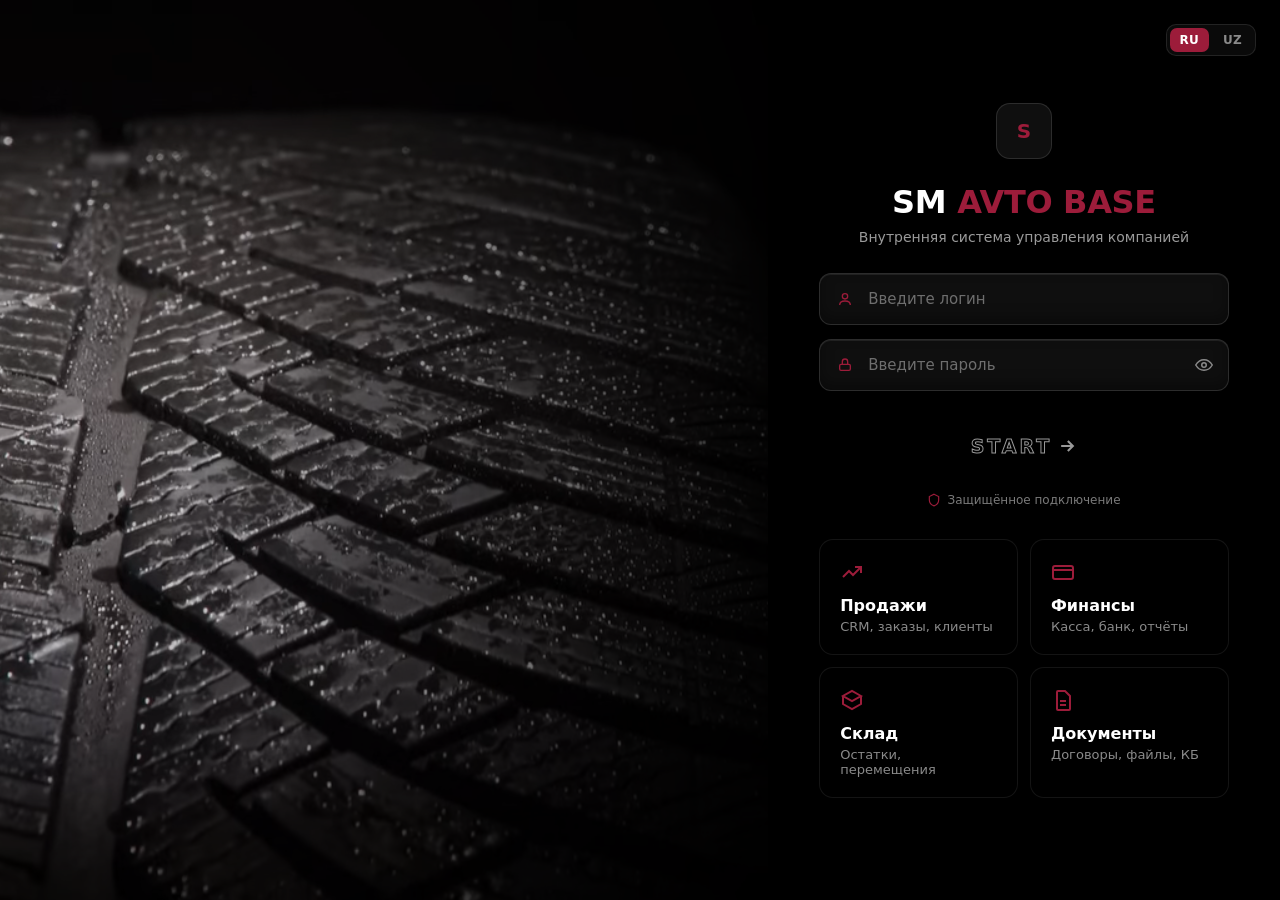
==== admin.html @ e7191234 "Админка SM AVTO BASE по ТЗ v1.0: 19 разделов, 6 ролей, адаптив - дизайн-система в стиле страницы вхо" ====
<!doctype html>
<html lang="ru">
<head>
  <meta charset="utf-8">
  <meta name="viewport" content="width=device-width, initial-scale=1, viewport-fit=cover">
  <meta name="theme-color" content="#060708">
  <title>SM AVTO BASE</title>
  <link rel="icon" href="favicon.svg" type="image/svg+xml">
  <link rel="preload" href="assets/fonts/manrope-cyr.woff2" as="font" type="font/woff2" crossorigin>
  <link rel="stylesheet" href="assets/css/admin.css?v=1">
</head>
<body>
  <noscript>Для работы системы включите JavaScript.</noscript>
  <script src="assets/js/core.js?v=1"></script>
  <script src="assets/js/data.js?v=1"></script>
  <script src="assets/js/ui.js?v=1"></script>
  <script src="assets/js/app.js?v=1"></script>
  <script src="assets/js/pages/dashboard.js?v=1"></script>
  <script src="assets/js/pages/sales.js?v=1"></script>
  <script src="assets/js/pages/stock.js?v=1"></script>
  <script src="assets/js/pages/money.js?v=1"></script>
  <script src="assets/js/pages/docs.js?v=1"></script>
  <script src="assets/js/pages/admin.js?v=1"></script>
  <script>SM.boot();</script>
</body>
</html>
---- assets/css/admin.css ----
/* =========================================================
   SM AVTO BASE — дизайн-система админки
   Токены → база → раскладка → компоненты → разделы → адаптив → печать
   Стиль взят со страницы входа: чёрный фон, бордовый акцент #9c1c3a,
   «вдавленные» поля, неоновое свечение у главных кнопок.
   ========================================================= */

/* ---------- Шрифты (локально) ---------- */
@font-face { font-family: 'Manrope'; font-style: normal; font-weight: 200 800; font-display: swap;
  src: url('../fonts/manrope-cyr.woff2') format('woff2');
  unicode-range: U+0301, U+0400-045F, U+0490-0491, U+04B0-04B1, U+2116; }
@font-face { font-family: 'Manrope'; font-style: normal; font-weight: 200 800; font-display: swap;
  src: url('../fonts/manrope-lat.woff2') format('woff2');
  unicode-range: U+0000-00FF, U+0131, U+0152-0153, U+02BB-02BC, U+02C6, U+02DA, U+02DC, U+0304, U+0308, U+0329, U+2000-206F, U+20AC, U+2122, U+2191, U+2193, U+2212, U+2215, U+FEFF, U+FFFD; }
@font-face { font-family: 'JetBrains Mono'; font-style: normal; font-weight: 100 800; font-display: swap;
  src: url('../fonts/jbmono-cyr.woff2') format('woff2');
  unicode-range: U+0301, U+0400-045F, U+0490-0491, U+04B0-04B1, U+2116; }
@font-face { font-family: 'JetBrains Mono'; font-style: normal; font-weight: 100 800; font-display: swap;
  src: url('../fonts/jbmono-lat.woff2') format('woff2');
  unicode-range: U+0000-00FF, U+0131, U+0152-0153, U+2000-206F, U+20AC, U+2122, U+2212, U+FEFF, U+FFFD; }

/* ---------- Токены ---------- */
:root {
  color-scheme: dark;
  --font: 'Manrope', system-ui, -apple-system, 'Segoe UI', Roboto, sans-serif;
  --mono: 'JetBrains Mono', ui-monospace, Consolas, monospace;

  /* поверхности: от самой тёмной к светлой */
  --bg: #060708;
  --sidebar: #040405;
  --panel: #0f1013;
  --panel-2: #14151a;
  --panel-3: #1b1c22;
  --field: rgba(255, 255, 255, .045);
  --line: rgba(255, 255, 255, .07);
  --line-2: rgba(255, 255, 255, .12);
  --line-3: rgba(255, 255, 255, .2);

  /* текст (контраст к --panel ≥ 4,5:1 для text..text-3) */
  --text: #f4f4f5;
  --text-2: #b9b9c2;
  --text-3: #8f8f99;
  --text-4: #6a6a73;

  /* бренд */
  --accent: #9c1c3a;
  --accent-2: #b8234a;
  --accent-rgb: 156, 28, 58;
  --accent-t: #ff6b86;       /* акцент для текста на тёмном фоне */
  --accent-50: rgba(156, 28, 58, .16);
  --glow: #ff3b5c;

  /* статусы */
  --ok: #3ddc97;   --ok-bg: rgba(61, 220, 151, .12);
  --warn: #f5a623; --warn-bg: rgba(245, 166, 35, .13);
  --bad: #ff6b86;  --bad-bg: rgba(255, 92, 122, .13);
  --info: #6aa8ff; --info-bg: rgba(106, 168, 255, .13);
  --violet: #b197fc; --violet-bg: rgba(177, 151, 252, .14);
  --slate: #a1a1aa; --slate-bg: rgba(161, 161, 170, .13);

  /* серии графиков */
  --s1: #e0365e; --s2: #6aa8ff; --s3: #3ddc97; --s4: #f5a623; --s5: #b197fc; --s6: #5eead4;

  --r-sm: 8px; --r: 12px; --r-lg: 16px; --r-xl: 20px;
  --sh: 0 10px 30px rgba(0, 0, 0, .45);
  --sh-lg: 0 24px 64px rgba(0, 0, 0, .6);
  --focus: 0 0 0 3px rgba(var(--accent-rgb), .35);
  --ease: cubic-bezier(.2, .7, .2, 1);
  --sidebar-w: 264px;
  --topbar-h: 64px;
}

/* ---------- База ---------- */
* { box-sizing: border-box; -webkit-tap-highlight-color: transparent; }
html { -webkit-text-size-adjust: 100%; }
body {
  margin: 0; min-height: 100vh; font: 500 14px/1.5 var(--font); color: var(--text);
  background:
    radial-gradient(900px 520px at 100% -8%, rgba(var(--accent-rgb), .13), transparent 62%),
    radial-gradient(700px 480px at -10% 110%, rgba(var(--accent-rgb), .06), transparent 60%),
    var(--bg);
  background-attachment: fixed;
  font-feature-settings: 'cv11';
}
h1, h2, h3, h4 { margin: 0; font-weight: 800; letter-spacing: -.015em; line-height: 1.2; }
h1 { font-size: 26px; } h2 { font-size: 18px; } h3 { font-size: 15.5px; } h4 { font-size: 14px; }
p { margin: 0; }
a { color: var(--accent-t); text-decoration: none; }
a:hover { text-decoration: underline; }
button { font-family: inherit; }
img { max-width: 100%; }
kbd { font: 700 11px/1 var(--mono); padding: 3px 6px; border-radius: 6px; border: 1px solid var(--line-2); color: var(--text-3); background: var(--panel-2); }
code, .mono { font-family: var(--mono); font-size: .92em; }
.num { font-variant-numeric: tabular-nums; }
::selection { background: rgba(var(--accent-rgb), .55); color: #fff; }
:focus-visible { outline: 2px solid var(--accent-t); outline-offset: 2px; }

/* прокрутка в стиле сайта */
* { scrollbar-width: thin; scrollbar-color: #2a2b31 transparent; }
::-webkit-scrollbar { width: 10px; height: 10px; }
::-webkit-scrollbar-thumb { background: #26272d; border-radius: 10px; border: 2px solid transparent; background-clip: padding-box; }
::-webkit-scrollbar-thumb:hover { background-color: #34353c; }
::-webkit-scrollbar-track { background: transparent; }

/* ---------- Раскладка приложения ---------- */
.app { display: grid; grid-template-columns: var(--sidebar-w) minmax(0, 1fr); min-height: 100vh; }
.main { min-width: 0; display: flex; flex-direction: column; }
.content { padding: 26px 32px 64px; width: 100%; max-width: 1560px; margin: 0 auto; }

/* --- Сайдбар --- */
.sidebar { position: sticky; top: 0; height: 100vh; background: var(--sidebar); border-right: 1px solid var(--line); z-index: 70; overflow: hidden; }
.sb-in { width: var(--sidebar-w); height: 100%; display: flex; flex-direction: column; }
.sb-brand { display: flex; align-items: center; gap: 12px; padding: 22px 20px 18px; color: var(--text); text-decoration: none !important; }
.logo-mark {
  width: 40px; height: 40px; flex: none; border-radius: 11px; display: grid; place-items: center;
  background: rgba(255, 255, 255, .06); border: 1px solid var(--line-2); color: var(--accent-t);
  font: 800 17px/1 var(--font); position: relative; overflow: hidden;
}
/* блик пробегает по логотипу раз в несколько секунд */
.logo-mark::after { content: ''; position: absolute; inset: -40%; background: linear-gradient(115deg, transparent 40%, rgba(255, 255, 255, .22) 50%, transparent 60%);
  transform: translateX(-120%); animation: shine 6s ease-in-out 1.2s infinite; }
@keyframes shine { 0%, 70% { transform: translateX(-120%); } 85%, 100% { transform: translateX(120%); } }
.sb-brand b { display: block; font-size: 15.5px; font-weight: 800; letter-spacing: -.01em; white-space: nowrap; }
.sb-brand b em { font-style: normal; color: var(--accent-t); }
.sb-brand small { display: block; font-size: 11.5px; color: var(--text-3); font-weight: 600; white-space: nowrap; }
.sb-point { margin: 0 14px 10px; padding: 9px 12px; border-radius: 12px; background: var(--panel); border: 1px solid var(--line); display: flex; align-items: center; gap: 9px; font-size: 12.5px; font-weight: 700; color: var(--text-2); white-space: nowrap; overflow: hidden; }
.sb-point svg { width: 16px; height: 16px; color: var(--accent-t); flex: none; }
.sb-point span { overflow: hidden; text-overflow: ellipsis; }
.sb-nav { flex: 1; overflow-y: auto; overflow-x: hidden; padding: 4px 12px 16px; scrollbar-width: none; position: relative; }
.sb-nav::-webkit-scrollbar { display: none; }
.sb-nav.more-down { -webkit-mask: linear-gradient(#000 calc(100% - 36px), transparent); mask: linear-gradient(#000 calc(100% - 36px), transparent); }
.sb-nav.more-up.more-down { -webkit-mask: linear-gradient(transparent, #000 36px, #000 calc(100% - 36px), transparent); mask: linear-gradient(transparent, #000 36px, #000 calc(100% - 36px), transparent); }
.sb-nav.more-up:not(.more-down) { -webkit-mask: linear-gradient(transparent, #000 36px); mask: linear-gradient(transparent, #000 36px); }
.sb-group { margin-top: 16px; }
.sb-group:first-child { margin-top: 4px; }
.sb-group > span { display: block; padding: 0 10px 6px; font-size: 10.5px; font-weight: 800; letter-spacing: .09em; text-transform: uppercase; color: var(--text-4); white-space: nowrap; }
.sb-link {
  position: relative; display: flex; align-items: center; gap: 11px; padding: 9px 10px; border-radius: 10px; margin-bottom: 2px;
  color: var(--text-2); font-weight: 650; font-size: 13.5px; text-decoration: none !important; white-space: nowrap;
  transition: background .18s ease, color .18s ease;
}
.sb-link svg { width: 19px; height: 19px; flex: none; transition: color .18s ease, transform .25s var(--ease); }
.sb-link:hover { background: rgba(255, 255, 255, .045); color: var(--text); }
.sb-link:hover svg { transform: translateX(1px) scale(1.06); }
.sb-link.active { color: #fff; background: linear-gradient(90deg, rgba(var(--accent-rgb), .34), rgba(var(--accent-rgb), .06)); }
.sb-link.active svg { color: var(--accent-t); }
.sb-link.active::before { content: ''; position: absolute; left: -12px; top: 8px; bottom: 8px; width: 3px; border-radius: 0 3px 3px 0; background: var(--glow); box-shadow: 0 0 12px var(--glow), 0 0 24px rgba(255, 59, 92, .5); animation: barIn .35s var(--ease); }
@keyframes barIn { from { transform: scaleY(0); } }
.sb-link > span:not(.sb-count) { flex: 1; min-width: 0; overflow: hidden; text-overflow: ellipsis; }
.sb-count { margin-left: auto; min-width: 22px; height: 20px; padding: 0 6px; border-radius: 10px; display: grid; place-items: center; font-size: 11px; font-weight: 800; background: var(--panel-3); color: var(--text-2); font-variant-numeric: tabular-nums; }
.sb-count.bad { background: var(--accent); color: #fff; box-shadow: 0 0 10px rgba(var(--accent-rgb), .6); }
.sb-user { display: flex; align-items: center; gap: 10px; margin: 0 12px 14px; padding: 10px; border-radius: 14px; background: var(--panel); border: 1px solid var(--line); }
.sb-user .who { min-width: 0; flex: 1; }
.sb-user .who b { display: block; font-size: 13px; white-space: nowrap; overflow: hidden; text-overflow: ellipsis; }
.sb-user .who small { display: block; font-size: 11.5px; color: var(--text-3); white-space: nowrap; overflow: hidden; text-overflow: ellipsis; }

/* --- Верхняя панель --- */
.topbar {
  position: sticky; top: 0; z-index: 60; height: var(--topbar-h); display: flex; align-items: center; gap: 10px; padding: 0 32px;
  background: rgba(6, 7, 8, .94); border-bottom: 1px solid var(--line);
}
.topbar .burger { display: none; }
.crumbs { min-width: 0; display: flex; flex-direction: column; }
.crumbs small { font-size: 11px; color: var(--text-3); font-weight: 700; letter-spacing: .05em; text-transform: uppercase; }
.crumbs b { font-size: 16px; font-weight: 800; white-space: nowrap; overflow: hidden; text-overflow: ellipsis; }
.spacer { flex: 1; }
.tb-search { position: relative; width: min(380px, 32vw); }
.tb-search kbd { position: absolute; right: 10px; top: 50%; transform: translateY(-50%); pointer-events: none; }
.tb-search .input { padding-right: 36px; }
.tb-find { display: none; }
.rate-chip { display: inline-flex; align-items: center; gap: 7px; height: 36px; padding: 0 12px; border-radius: 10px; background: var(--panel); border: 1px solid var(--line); font-size: 12.5px; font-weight: 700; color: var(--text-2); cursor: pointer; white-space: nowrap; }
.rate-chip b { color: var(--text); font-variant-numeric: tabular-nums; }
.rate-chip i { width: 7px; height: 7px; border-radius: 50%; background: var(--ok); box-shadow: 0 0 8px var(--ok); }
.rate-chip:hover { border-color: var(--line-2); }
.bell { position: relative; }
.bell-n { position: absolute; top: 3px; right: 3px; min-width: 17px; height: 17px; padding: 0 4px; border-radius: 9px; background: var(--accent); color: #fff; font-size: 10px; font-weight: 800; display: grid; place-items: center; border: 2px solid var(--bg); box-shadow: 0 0 10px rgba(var(--accent-rgb), .7); }
.bell.ring svg { animation: ring 1s ease 2; transform-origin: 50% 2px; }
@keyframes ring { 0%, 100% { transform: rotate(0); } 15% { transform: rotate(14deg); } 30% { transform: rotate(-12deg); } 45% { transform: rotate(8deg); } 60% { transform: rotate(-5deg); } }

/* полоса перехода между разделами */
#routebar { position: fixed; top: 0; left: 0; right: 0; height: 2px; z-index: 300; pointer-events: none; }
#routebar.go::before { content: ''; position: absolute; inset: 0; background: linear-gradient(90deg, transparent, var(--glow), var(--accent-t)); box-shadow: 0 0 12px var(--glow); transform-origin: left; animation: routeGo .7s var(--ease) forwards; }
@keyframes routeGo { 0% { transform: scaleX(0); opacity: 1; } 70% { transform: scaleX(1); opacity: 1; } 100% { transform: scaleX(1); opacity: 0; } }

/* --- Заголовок страницы --- */
.page-head { display: flex; align-items: flex-end; justify-content: space-between; gap: 16px; flex-wrap: wrap; margin-bottom: 22px; }
.page-head .ph-text { min-width: 0; }
.page-head h1 { display: flex; align-items: center; gap: 10px; }
.page-head p { color: var(--text-3); margin-top: 6px; font-size: 14px; }
.page-head .ph-actions { display: flex; gap: 8px; flex-wrap: wrap; align-items: center; }

/* появление блоков при переходе в раздел: по очереди снизу вверх */
.page.enter > *, .page.enter .stagger > * { animation: rise .55s var(--ease) both; animation-delay: calc(var(--i, 0) * 55ms); }
@keyframes rise { from { opacity: 0; transform: translateY(14px); } }
@keyframes fadeIn { from { opacity: 0; } }
@keyframes popIn { from { opacity: 0; transform: translateY(6px) scale(.98); } }

/* ---------- Сетки и утилиты раскладки ---------- */
.grid { display: grid; gap: 16px; align-content: start; }
.g-2 { grid-template-columns: repeat(2, minmax(0, 1fr)); }
.g-3 { grid-template-columns: repeat(3, minmax(0, 1fr)); }
.g-4 { grid-template-columns: repeat(4, minmax(0, 1fr)); }
.g-5 { grid-template-columns: repeat(5, minmax(0, 1fr)); }
.g-21 { grid-template-columns: minmax(0, 2fr) minmax(0, 1fr); }
.g-12 { grid-template-columns: minmax(0, 1fr) minmax(0, 2fr); }
.span-2 { grid-column: span 2; }
.stack { display: flex; flex-direction: column; gap: 16px; }
.row { display: flex; align-items: center; gap: 10px; flex-wrap: wrap; }
/* .row.nowrap — элементы в одну линию, но ТЕКСТ внутри переносится
   (утилита .nowrap ниже запрещает перенос текста — без white-space: normal длинный адрес распирал страницу на телефоне) */
.row.nowrap { flex-wrap: nowrap; white-space: normal; }
.row.nowrap > * { min-width: 0; }
.between { justify-content: space-between; }
.grow { flex: 1; min-width: 0; }
.right { margin-left: auto; }
.mt-4 { margin-top: 4px; } .mt-8 { margin-top: 8px; } .mt-12 { margin-top: 12px; } .mt-16 { margin-top: 16px; } .mt-24 { margin-top: 24px; }
.mb-8 { margin-bottom: 8px; } .mb-12 { margin-bottom: 12px; } .mb-16 { margin-bottom: 16px; }
.muted { color: var(--text-3); } .text-2 { color: var(--text-2); }
.fs-11 { font-size: 11px; } .fs-12 { font-size: 12px; } .fs-13 { font-size: 13px; } .fs-15 { font-size: 15px; } .fs-18 { font-size: 18px; }
.fw-6 { font-weight: 600; } .fw-7 { font-weight: 700; } .fw-8 { font-weight: 800; }
.nowrap { white-space: nowrap; }
.ellipsis { overflow: hidden; text-overflow: ellipsis; white-space: nowrap; }
.r { text-align: right; } .c { text-align: center; }
.ok-t { color: var(--ok); } .warn-t { color: var(--warn); } .bad-t { color: var(--bad); } .info-t { color: var(--info); } .accent-t { color: var(--accent-t); }
.hide { display: none !important; }
.dot { display: inline-block; width: 8px; height: 8px; border-radius: 50%; flex: none; }
.divider { height: 1px; background: var(--line); margin: 14px 0; border: 0; }

/* ---------- Карточки ---------- */
.card { background: var(--panel); border: 1px solid var(--line); border-radius: var(--r-lg); min-width: 0; position: relative; }
.card.glass { background: linear-gradient(180deg, rgba(255, 255, 255, .035), rgba(255, 255, 255, .01)), var(--panel); }
.card-h { display: flex; align-items: center; gap: 10px; flex-wrap: wrap; padding: 16px 18px 0; }
.card-h h2, .card-h h3 { display: flex; align-items: center; gap: 8px; }
.card-h h3 svg { width: 18px; height: 18px; color: var(--accent-t); }
.card-h .sub { color: var(--text-3); font-size: 12.5px; font-weight: 600; }
.card-b { padding: 16px 18px 18px; }
.card-f { padding: 12px 18px; border-top: 1px solid var(--line); display: flex; gap: 8px; align-items: center; flex-wrap: wrap; }
.card.clickable, .clickable { cursor: pointer; transition: transform .22s var(--ease), border-color .22s ease, box-shadow .22s ease, background .22s ease; }
.card.clickable:hover { transform: translateY(-3px); border-color: rgba(var(--accent-rgb), .45); box-shadow: 0 14px 34px rgba(var(--accent-rgb), .18); }

/* --- KPI --- */
.kpi { padding: 16px 18px; overflow: hidden; }
.kpi .k-label { display: flex; align-items: center; gap: 8px; font-size: 12.5px; font-weight: 700; color: var(--text-3); }
.kpi .k-label svg { width: 17px; height: 17px; color: var(--accent-t); }
.kpi .k-value { margin-top: 10px; font-size: 25px; font-weight: 800; letter-spacing: -.02em; font-variant-numeric: tabular-nums; white-space: nowrap; overflow: hidden; text-overflow: ellipsis; }
.kpi .k-value small { font-size: 13px; font-weight: 700; color: var(--text-3); margin-left: 5px; letter-spacing: 0; }
.kpi .k-foot { margin-top: 6px; font-size: 12.5px; color: var(--text-3); font-weight: 600; display: flex; gap: 6px; align-items: center; flex-wrap: wrap; }
/* мини-график — в правом верхнем углу, чтобы не отнимать место у суммы */
.kpi .k-spark { position: absolute; right: 14px; top: 12px; width: 78px; height: 28px; opacity: .95; }
.kpi.has-spark .k-label { padding-right: 84px; }
.kpi::after { content: ''; position: absolute; right: -40px; top: -40px; width: 120px; height: 120px; border-radius: 50%; background: radial-gradient(circle, rgba(var(--accent-rgb), .18), transparent 70%); pointer-events: none; }
.kpi.k-accent { background: linear-gradient(135deg, rgba(var(--accent-rgb), .3), rgba(var(--accent-rgb), .06) 60%), var(--panel); border-color: rgba(var(--accent-rgb), .45); }
.delta { font-weight: 800; font-size: 12px; padding: 1px 7px; border-radius: 999px; }
.delta.up { color: var(--ok); background: var(--ok-bg); } .delta.down { color: var(--bad); background: var(--bad-bg); } .delta.flat { color: var(--text-3); background: var(--slate-bg); }

/* ---------- Кнопки ---------- */
.btn {
  display: inline-flex; align-items: center; justify-content: center; gap: 8px; height: 40px; padding: 0 16px; border-radius: 10px;
  border: 1px solid transparent; font: 700 14px/1 var(--font); cursor: pointer; white-space: nowrap; user-select: none;
  color: var(--text); background: transparent; text-decoration: none !important; position: relative;
  transition: background .18s ease, border-color .18s ease, color .18s ease, box-shadow .25s ease, transform .12s ease;
}
.btn svg { width: 18px; height: 18px; flex: none; }
.btn:active:not(:disabled) { transform: translateY(1px) scale(.985); }
.btn:disabled, .btn.disabled { opacity: .45; cursor: not-allowed; }
.btn-primary { color: #fff; background: linear-gradient(180deg, #b3254c, #8c1834); border-color: rgba(255, 255, 255, .12);
  box-shadow: 0 1px 0 rgba(255, 255, 255, .18) inset, 0 8px 20px rgba(var(--accent-rgb), .35); }
.btn-primary:hover:not(:disabled) { background: linear-gradient(180deg, #c42b55, #9c1c3a); box-shadow: 0 1px 0 rgba(255, 255, 255, .2) inset, 0 0 0 1px rgba(255, 59, 92, .35), 0 10px 28px rgba(255, 59, 92, .35); }
.btn-secondary { background: var(--panel-2); border-color: var(--line-2); box-shadow: 0 1px 0 rgba(255, 255, 255, .05) inset; }
.btn-secondary:hover:not(:disabled) { background: var(--panel-3); border-color: var(--line-3); }
.btn-ghost { color: var(--text-2); }
.btn-ghost:hover:not(:disabled) { background: rgba(255, 255, 255, .05); color: var(--text); }
.btn-soft { color: var(--accent-t); background: var(--accent-50); border-color: rgba(var(--accent-rgb), .3); }
.btn-soft:hover:not(:disabled) { background: rgba(var(--accent-rgb), .26); color: #fff; }
.btn-ok { color: #04140c; background: linear-gradient(180deg, #4be3a2, #2fbf82); box-shadow: 0 8px 20px rgba(61, 220, 151, .2); }
.btn-ok:hover:not(:disabled) { box-shadow: 0 0 0 1px rgba(61, 220, 151, .4), 0 10px 26px rgba(61, 220, 151, .3); }
.btn-danger { color: var(--bad); background: var(--bad-bg); border-color: rgba(255, 107, 134, .3); }
.btn-danger:hover:not(:disabled) { background: rgba(255, 92, 122, .22); color: #fff; }
.btn-icon { width: 40px; padding: 0; color: var(--text-2); }
.btn-icon:hover:not(:disabled) { background: rgba(255, 255, 255, .06); color: var(--text); }
.btn-sm { height: 32px; padding: 0 12px; font-size: 13px; border-radius: 8px; gap: 6px; }
.btn-sm svg { width: 16px; height: 16px; }
.btn-icon.btn-sm { width: 32px; padding: 0; }
.btn-lg { height: 48px; padding: 0 22px; font-size: 15px; border-radius: 12px; }
.btn-block { width: 100%; }
/* кнопка-«обводка» как START на странице входа */
.btn-neon {
  height: auto; padding: 14px 22px; font-size: 16px; letter-spacing: 3px; text-transform: uppercase; color: transparent;
  -webkit-text-stroke: 1px rgba(255, 255, 255, .6); overflow: visible;
}
.btn-neon .nt { position: absolute; inset: 0; display: flex; align-items: center; justify-content: center; gap: 8px; color: var(--accent); -webkit-text-stroke: 1px var(--accent);
  clip-path: inset(0 100% 0 0); transition: clip-path .5s ease; }
.btn-neon svg { stroke: rgba(255, 255, 255, .6); }
.btn-neon .nt svg { stroke: var(--accent); }
.btn-neon:hover .nt { clip-path: inset(-60px); filter: drop-shadow(0 0 14px var(--glow)) drop-shadow(0 0 34px var(--glow)); }
.btn-group { display: inline-flex; gap: 0; }
.btn-group .btn { border-radius: 0; }
.btn-group .btn:first-child { border-radius: 10px 0 0 10px; } .btn-group .btn:last-child { border-radius: 0 10px 10px 0; }
/* «загрузка» на кнопке */
.btn.loading { color: transparent !important; pointer-events: none; }
.btn.loading::after { content: ''; position: absolute; width: 16px; height: 16px; border-radius: 50%; border: 2px solid rgba(255, 255, 255, .35); border-top-color: #fff; animation: spin .7s linear infinite; }
@keyframes spin { to { transform: rotate(360deg); } }

/* ---------- Формы ---------- */
.field { display: flex; flex-direction: column; gap: 6px; min-width: 0; }
.field > label, .label { font-size: 12.5px; font-weight: 700; color: var(--text-2); }
.field .req { color: var(--accent-t); }
.field .hint { font-size: 12px; color: var(--text-3); font-weight: 600; }
.field.is-invalid .input, .field.is-invalid .csel-btn, .field.is-invalid .textarea { border-color: var(--bad); box-shadow: 0 0 0 3px rgba(255, 92, 122, .2); }
.field.is-invalid .hint { color: var(--bad); }
.form-grid { display: grid; grid-template-columns: repeat(2, minmax(0, 1fr)); gap: 14px 16px; }
.form-grid.g3 { grid-template-columns: repeat(3, minmax(0, 1fr)); }
.form-grid .full { grid-column: 1 / -1; }
.input, .select, .textarea {
  width: 100%; height: 42px; padding: 0 14px; border-radius: 11px; font: 600 14px/1.3 var(--font); color: var(--text);
  background: var(--field); border: 1px solid var(--line-2);
  box-shadow: 0 1px 0 rgba(255, 255, 255, .05) inset, 0 -5px 12px rgba(0, 0, 0, .3) inset, 0 6px 14px rgba(0, 0, 0, .3);
  transition: border-color .15s ease, box-shadow .15s ease, background .15s ease;
}
.textarea { height: auto; min-height: 88px; padding: 11px 14px; resize: vertical; line-height: 1.5; }
.input::placeholder, .textarea::placeholder { color: var(--text-4); font-weight: 500; }
.input:hover, .textarea:hover { border-color: var(--line-3); }
.input:focus, .textarea:focus, .select:focus { outline: none; border-color: var(--accent); background: rgba(255, 255, 255, .06); box-shadow: 0 1px 0 rgba(255, 255, 255, .06) inset, var(--focus), 0 8px 18px rgba(0, 0, 0, .4); }
.input:disabled, .input[readonly] { color: var(--text-3); background: rgba(255, 255, 255, .02); }
.input-sm { height: 34px; font-size: 13px; border-radius: 9px; padding: 0 11px; }
.input-lg { height: 52px; font-size: 16px; border-radius: 13px; }
.input.num, .input[type=number] { font-variant-numeric: tabular-nums; }
input[type=number]::-webkit-inner-spin-button { opacity: .4; }
input[type=date]::-webkit-calendar-picker-indicator { filter: invert(.75); cursor: pointer; }
/* автозаполнение браузера не красит поля в голубой */
.input:-webkit-autofill, .input:-webkit-autofill:hover, .input:-webkit-autofill:focus { -webkit-text-fill-color: var(--text); caret-color: var(--text); transition: background-color 0s 600000s, color 0s 600000s, border-color .15s, box-shadow .15s; }
.input-icon { position: relative; display: block; }
.input-icon > svg { position: absolute; left: 13px; top: 50%; transform: translateY(-50%); width: 17px; height: 17px; color: var(--accent-t); pointer-events: none; }
.input-icon > .input { padding-left: 40px; }
.input-suffix { position: relative; }
.input-suffix > .input { padding-right: 52px; }
.input-suffix > em { position: absolute; right: 12px; top: 50%; transform: translateY(-50%); font-style: normal; font-size: 12.5px; font-weight: 700; color: var(--text-3); pointer-events: none; }
/* переключатель */
.switch { display: inline-flex; align-items: center; gap: 10px; cursor: pointer; font-weight: 650; font-size: 13.5px; user-select: none; }
.switch input { position: absolute; opacity: 0; pointer-events: none; }
.switch i { width: 40px; height: 23px; border-radius: 12px; background: var(--panel-3); border: 1px solid var(--line-2); position: relative; flex: none; transition: background .2s ease, border-color .2s ease, box-shadow .2s ease; }
.switch i::after { content: ''; position: absolute; left: 2px; top: 2px; width: 17px; height: 17px; border-radius: 50%; background: #d4d4d8; transition: transform .25s var(--ease), background .2s ease; box-shadow: 0 2px 6px rgba(0, 0, 0, .4); }
.switch input:checked + i { background: var(--accent); border-color: rgba(255, 255, 255, .15); box-shadow: 0 0 14px rgba(var(--accent-rgb), .55); }
.switch input:checked + i::after { transform: translateX(17px); background: #fff; }
.switch input:focus-visible + i { box-shadow: var(--focus); }
/* флажок */
.check { display: inline-flex; align-items: center; gap: 9px; cursor: pointer; font-weight: 650; font-size: 13.5px; }
.check input { appearance: none; width: 19px; height: 19px; margin: 0; border-radius: 6px; border: 1.5px solid var(--line-3); background: var(--field); display: grid; place-items: center; cursor: pointer; transition: all .15s ease; flex: none; }
.check input:checked { background: var(--accent); border-color: var(--accent); box-shadow: 0 0 10px rgba(var(--accent-rgb), .5); }
.check input:checked::after { content: ''; width: 10px; height: 6px; border: 2px solid #fff; border-top: 0; border-right: 0; transform: translateY(-1px) rotate(-45deg); }
/* выбор вариантом-плашкой */
.choice { display: flex; gap: 8px; flex-wrap: wrap; }
.choice label { cursor: pointer; }
.choice input { position: absolute; opacity: 0; pointer-events: none; }
.choice span { display: inline-flex; align-items: center; gap: 7px; height: 38px; padding: 0 14px; border-radius: 10px; border: 1px solid var(--line-2); background: var(--field); font-weight: 700; font-size: 13px; color: var(--text-2); transition: all .15s ease; }
.choice span svg { width: 16px; height: 16px; }
.choice input:checked + span { color: #fff; border-color: var(--accent); background: var(--accent-50); box-shadow: 0 0 0 1px rgba(var(--accent-rgb), .4) inset; }
.choice input:focus-visible + span { box-shadow: var(--focus); }

/* --- Сегментный переключатель и вкладки --- */
.seg { display: inline-flex; gap: 3px; padding: 3px; border-radius: 11px; background: var(--panel-2); border: 1px solid var(--line); }
.seg button { height: 32px; padding: 0 13px; border: 0; border-radius: 8px; background: transparent; color: var(--text-3); font: 700 13px/1 var(--font); cursor: pointer; white-space: nowrap; transition: background .15s ease, color .15s ease; }
.seg button:hover { color: var(--text); }
.seg button.on { background: var(--accent); color: #fff; box-shadow: 0 4px 14px rgba(var(--accent-rgb), .4); }
.tabs { display: flex; gap: 4px; border-bottom: 1px solid var(--line); margin-bottom: 18px; overflow-x: auto; scrollbar-width: none; }
.tabs::-webkit-scrollbar { display: none; }
.tab { position: relative; display: inline-flex; align-items: center; gap: 8px; height: 42px; padding: 0 14px; border: 0; background: none; color: var(--text-3); font: 700 13.5px/1 var(--font); cursor: pointer; white-space: nowrap; }
.tab:hover { color: var(--text); }
.tab.on { color: var(--text); }
.tab.on::after { content: ''; position: absolute; left: 10px; right: 10px; bottom: -1px; height: 2px; border-radius: 2px; background: var(--glow); box-shadow: 0 0 10px var(--glow); animation: tabIn .3s var(--ease); }
@keyframes tabIn { from { transform: scaleX(.2); opacity: 0; } }
.pill { min-width: 20px; height: 19px; padding: 0 6px; border-radius: 10px; background: var(--panel-3); color: var(--text-2); font-size: 11px; font-weight: 800; display: inline-grid; place-items: center; font-variant-numeric: tabular-nums; }
.tab.on .pill { background: var(--accent); color: #fff; }

/* ---------- Бейджи и чипы ---------- */
.badge { --bc: var(--slate); --bb: var(--slate-bg); display: inline-flex; align-items: center; gap: 6px; height: 24px; padding: 0 10px; border-radius: 999px; font-size: 12px; font-weight: 750; white-space: nowrap; color: var(--bc); background: var(--bb); }
.badge::before { content: ''; width: 6px; height: 6px; border-radius: 50%; background: currentColor; flex: none; }
.badge.no-dot::before { display: none; }
.b-ok { --bc: var(--ok); --bb: var(--ok-bg); } .b-warn { --bc: var(--warn); --bb: var(--warn-bg); } .b-bad { --bc: var(--bad); --bb: var(--bad-bg); }
.b-info { --bc: var(--info); --bb: var(--info-bg); } .b-violet { --bc: var(--violet); --bb: var(--violet-bg); } .b-slate { --bc: var(--slate); --bb: var(--slate-bg); }
.b-accent { --bc: #fff; --bb: var(--accent); }
.b-pulse::before { animation: pulse 1.6s ease infinite; }
@keyframes pulse { 0% { box-shadow: 0 0 0 0 currentColor; } 70% { box-shadow: 0 0 0 6px transparent; } 100% { box-shadow: 0 0 0 0 transparent; } }
.chip { display: inline-flex; align-items: center; gap: 5px; height: 22px; padding: 0 8px; border-radius: 7px; font-size: 11.5px; font-weight: 700; color: var(--text-2); background: var(--panel-3); border: 1px solid var(--line); white-space: nowrap; }
.chip svg { width: 13px; height: 13px; }
.chip.accent { color: var(--accent-t); background: var(--accent-50); border-color: rgba(var(--accent-rgb), .3); }
.chip.site { color: var(--info); background: var(--info-bg); border-color: transparent; }
.chip.code { font-family: var(--mono); font-size: 11px; letter-spacing: .02em; }
.avatar { width: 34px; height: 34px; flex: none; border-radius: 10px; display: grid; place-items: center; font-size: 12.5px; font-weight: 800; color: #fff; text-transform: uppercase; box-shadow: 0 1px 0 rgba(255, 255, 255, .2) inset; }
.avatar.sm { width: 26px; height: 26px; border-radius: 8px; font-size: 10.5px; }
.avatar.lg { width: 46px; height: 46px; border-radius: 13px; font-size: 16px; }

/* ---------- Таблицы ---------- */
.table-wrap { overflow-x: auto; }
.table { width: 100%; border-collapse: collapse; font-size: 13.5px; }
.table th { position: sticky; top: 0; text-align: left; padding: 11px 14px; font-size: 11.5px; font-weight: 800; letter-spacing: .04em; text-transform: uppercase; color: var(--text-3); background: var(--panel); border-bottom: 1px solid var(--line-2); white-space: nowrap; z-index: 1; }
.table td { padding: 12px 14px; border-bottom: 1px solid var(--line); vertical-align: middle; }
.table tbody tr { transition: background .15s ease; }
.table tbody tr:hover { background: rgba(255, 255, 255, .025); }
.table tbody tr:last-child td { border-bottom: 0; }
.table tr.click { cursor: pointer; }
.table tr.click:hover td:first-child { box-shadow: inset 3px 0 0 var(--accent); }
.table .r, .table th.r { text-align: right; }
.table .c { text-align: center; }
.table.compact td { padding: 9px 12px; }
.table.compact th { padding: 9px 12px; }
.table tfoot td { font-weight: 800; background: var(--panel-2); border-top: 1px solid var(--line-2); border-bottom: 0; }
.table tr.row-bad td { background: rgba(255, 92, 122, .05); }
.table tr.row-warn td { background: rgba(245, 166, 35, .05); }
.table tr.row-muted td { opacity: .55; }
.cell-title { display: block; font-weight: 750; color: var(--text); }
.cell-sub { display: block; font-size: 12px; color: var(--text-3); font-weight: 600; margin-top: 2px; }
.table td .btn-sm { vertical-align: middle; }
.table-empty { padding: 36px 16px; }
.icon-sm { width: 16px; height: 16px; vertical-align: -3px; color: var(--accent-t); }
.cell-sub svg { width: 13px; height: 13px; vertical-align: -2px; }

/* ---------- Прогресс и полосы ---------- */
.progress { height: 6px; border-radius: 6px; background: var(--panel-3); overflow: hidden; display: flex; }
.progress i { display: block; height: 100%; border-radius: inherit; background: linear-gradient(90deg, var(--accent), var(--glow)); transition: width .6s var(--ease); }
.progress i.ok { background: var(--ok); } .progress i.warn { background: var(--warn); } .progress i.bad { background: var(--bad); }
.progress.sm { height: 4px; }
.progress.stacked i { border-radius: 0; }
.progress.stacked i:first-child { border-radius: 6px 0 0 6px; } .progress.stacked i:last-child { border-radius: 0 6px 6px 0; }
.legend { display: flex; flex-wrap: wrap; gap: 6px 14px; font-size: 12.5px; color: var(--text-2); font-weight: 650; }
.legend span { display: inline-flex; align-items: center; gap: 6px; }
.legend i { width: 10px; height: 10px; border-radius: 3px; }
.donut-legend .row { justify-content: space-between; padding: 6px 0; border-bottom: 1px dashed var(--line); font-size: 13px; }
.donut-legend .row:last-child { border-bottom: 0; }

/* ---------- Списки и описания ---------- */
.list { list-style: none; margin: 0; padding: 0; }
.list > li { display: flex; align-items: center; gap: 12px; padding: 12px 0; border-bottom: 1px solid var(--line); }
.list > li:last-child { border-bottom: 0; }
.list > li.click { cursor: pointer; border-radius: 10px; padding-left: 8px; padding-right: 8px; margin: 0 -8px; transition: background .15s ease; }
.list > li.click:hover { background: rgba(255, 255, 255, .03); }
.dl { display: grid; grid-template-columns: minmax(120px, 38%) minmax(0, 1fr); gap: 9px 16px; margin: 0; font-size: 13.5px; }
.dl dt { color: var(--text-3); font-weight: 650; }
.dl dd { margin: 0; font-weight: 700; min-width: 0; overflow-wrap: anywhere; }
.totals { display: grid; gap: 6px; font-size: 14px; }
.totals .row { justify-content: space-between; flex-wrap: nowrap; }
.totals .row span { color: var(--text-3); font-weight: 650; }
.totals .row b { font-variant-numeric: tabular-nums; }
.totals .grand { padding-top: 10px; margin-top: 4px; border-top: 1px solid var(--line-2); font-size: 18px; }
.totals .grand b { font-size: 21px; }

/* --- Лента событий (история документа) --- */
.timeline { list-style: none; margin: 0; padding: 0 0 0 4px; }
.timeline li { position: relative; padding: 0 0 16px 24px; font-size: 13px; }
.timeline li::before { content: ''; position: absolute; left: 4px; top: 6px; width: 9px; height: 9px; border-radius: 50%; background: var(--panel-3); border: 2px solid var(--line-3); }
.timeline li::after { content: ''; position: absolute; left: 8px; top: 19px; bottom: 0; width: 1px; background: var(--line-2); }
.timeline li:last-child::after { display: none; }
.timeline li.on::before { background: var(--accent); border-color: var(--glow); box-shadow: 0 0 10px var(--glow); }
.timeline li b { display: block; font-weight: 750; }
.timeline li small { color: var(--text-3); font-weight: 600; }

/* --- Конвейер статусов (продажа) --- */
.steps { display: flex; gap: 6px; }
.steps .st { flex: 1; min-width: 0; text-align: center; font-size: 11px; font-weight: 750; color: var(--text-4); }
.steps .st i { display: block; height: 4px; border-radius: 4px; background: var(--panel-3); margin-bottom: 6px; position: relative; overflow: hidden; }
.steps .st.done { color: var(--text-2); }
.steps .st.done i { background: var(--accent); }
.steps .st.cur { color: var(--accent-t); }
.steps .st.cur i { background: var(--panel-3); }
.steps .st.cur i::after { content: ''; position: absolute; inset: 0; background: linear-gradient(90deg, var(--accent), var(--glow)); animation: grow 1.4s var(--ease) infinite alternate; transform-origin: left; }
@keyframes grow { from { transform: scaleX(.15); } to { transform: scaleX(1); } }
.pipeline { display: grid; grid-template-columns: repeat(var(--n, 6), minmax(0, 1fr)); gap: 10px; margin-bottom: 16px; }
.pipe { padding: 12px 14px; border-radius: 14px; background: var(--panel); border: 1px solid var(--line); cursor: pointer; transition: border-color .2s ease, transform .2s var(--ease), background .2s ease; text-align: left; color: var(--text); font: inherit; }
.pipe:hover { transform: translateY(-2px); border-color: var(--line-3); }
.pipe.on { border-color: rgba(var(--accent-rgb), .6); background: linear-gradient(180deg, rgba(var(--accent-rgb), .22), rgba(var(--accent-rgb), .04)), var(--panel); }
.pipe span { display: flex; align-items: center; gap: 7px; font-size: 12px; font-weight: 700; color: var(--text-3); white-space: nowrap; }
.pipe b { display: block; font-size: 22px; font-weight: 800; margin-top: 6px; font-variant-numeric: tabular-nums; }

/* ---------- Доска (доставка) ---------- */
.board { display: grid; grid-auto-flow: column; grid-auto-columns: minmax(260px, 1fr); gap: 14px; overflow-x: auto; padding-bottom: 8px; }
.lane { background: rgba(255, 255, 255, .02); border: 1px solid var(--line); border-radius: 16px; padding: 12px; min-height: 260px; display: flex; flex-direction: column; gap: 10px; }
.lane-h { display: flex; align-items: center; gap: 8px; font-weight: 800; font-size: 13px; padding: 2px 4px 4px; }
.lane-h .pill { margin-left: auto; }
.ticket { background: var(--panel); border: 1px solid var(--line); border-radius: 13px; padding: 12px 13px; cursor: pointer; transition: transform .2s var(--ease), border-color .2s ease, box-shadow .2s ease; }
.ticket:hover { transform: translateY(-2px); border-color: rgba(var(--accent-rgb), .45); box-shadow: 0 10px 26px rgba(0, 0, 0, .35); }
.ticket .t-top { display: flex; align-items: center; gap: 8px; font-size: 12px; color: var(--text-3); font-weight: 700; }
.ticket b { display: block; font-size: 14px; margin-top: 6px; }
.ticket .t-sub { font-size: 12.5px; color: var(--text-2); margin-top: 3px; display: flex; gap: 6px; align-items: flex-start; }
.ticket .t-sub svg { width: 14px; height: 14px; flex: none; margin-top: 2px; color: var(--text-3); }
.ticket .t-foot { display: flex; align-items: center; gap: 6px; margin-top: 10px; flex-wrap: wrap; }

/* ---------- Пустые состояния и заглушки ---------- */
.empty { display: flex; flex-direction: column; align-items: center; justify-content: center; text-align: center; gap: 6px; padding: 34px 16px; color: var(--text-3); font-size: 13px; font-weight: 600; }
.empty svg { width: 34px; height: 34px; color: var(--text-4); margin-bottom: 4px; }
.empty b { color: var(--text-2); font-size: 14.5px; }
.locked { min-height: 60vh; display: grid; place-items: center; text-align: center; }
.locked .ic { width: 64px; height: 64px; margin: 0 auto 16px; border-radius: 18px; display: grid; place-items: center; background: var(--accent-50); color: var(--accent-t); }
.locked .ic svg { width: 30px; height: 30px; }
.locked p { color: var(--text-3); max-width: 420px; margin: 8px auto 0; }
.note-box { display: flex; gap: 10px; padding: 12px 14px; border-radius: 12px; font-size: 13px; font-weight: 600; background: var(--info-bg); color: #cfe2ff; border: 1px solid rgba(106, 168, 255, .22); }
.note-box svg { width: 18px; height: 18px; flex: none; color: var(--info); margin-top: 1px; }
.note-box.warn { background: var(--warn-bg); color: #ffe2b0; border-color: rgba(245, 166, 35, .25); }
.note-box.warn svg { color: var(--warn); }
.note-box.bad { background: var(--bad-bg); color: #ffd0d9; border-color: rgba(255, 107, 134, .25); }
.note-box.bad svg { color: var(--bad); }
.note-box.ok { background: var(--ok-bg); color: #c9f6e1; border-color: rgba(61, 220, 151, .25); }
.note-box.ok svg { color: var(--ok); }

/* ---------- Уведомления (тосты и всплывающий список) ---------- */
.toasts { position: fixed; right: 20px; bottom: 20px; z-index: 400; display: flex; flex-direction: column; gap: 10px; pointer-events: none; }
.toast { pointer-events: auto; display: flex; gap: 12px; align-items: flex-start; min-width: 300px; max-width: 420px; padding: 13px 15px; border-radius: 14px; background: #17181d; border: 1px solid var(--line-2); box-shadow: var(--sh-lg); animation: toastIn .35s var(--ease); }
.toast > svg { width: 20px; height: 20px; flex: none; color: var(--ok); margin-top: 1px; }
.toast.warn > svg { color: var(--warn); } .toast.bad > svg { color: var(--bad); } .toast.info > svg { color: var(--info); }
.toast b { display: block; font-size: 13.5px; }
.toast small { display: block; color: var(--text-3); font-size: 12.5px; font-weight: 600; margin-top: 2px; }
.toast.out { animation: toastOut .26s ease forwards; }
@keyframes toastIn { from { opacity: 0; transform: translateY(12px) scale(.97); } }
@keyframes toastOut { to { opacity: 0; transform: translateX(30px); } }
.pop { position: fixed; z-index: 200; width: 380px; max-width: calc(100vw - 16px); max-height: min(560px, 80vh); display: flex; flex-direction: column; background: #121317; border: 1px solid var(--line-2); border-radius: 16px; box-shadow: var(--sh-lg); animation: popIn .18s var(--ease); }
.pop-h { display: flex; align-items: center; gap: 10px; padding: 14px 16px; border-bottom: 1px solid var(--line); }
.pop-b { overflow-y: auto; padding: 4px 16px 10px; }
.pop-f { padding: 10px 16px; border-top: 1px solid var(--line); }
.note-ic { width: 34px; height: 34px; border-radius: 10px; display: grid; place-items: center; flex: none; background: var(--panel-3); }
.note-ic svg { width: 17px; height: 17px; }
.note-ic.ok { background: var(--ok-bg); color: var(--ok); } .note-ic.warn { background: var(--warn-bg); color: var(--warn); }
.note-ic.bad { background: var(--bad-bg); color: var(--bad); } .note-ic.info { background: var(--info-bg); color: var(--info); }
.note-ic.accent { background: var(--accent-50); color: var(--accent-t); }
.unread { position: relative; }
.unread::after { content: ''; position: absolute; right: 6px; top: 50%; width: 7px; height: 7px; margin-top: -3px; border-radius: 50%; background: var(--glow); box-shadow: 0 0 8px var(--glow); }

/* подсказка */
.tip { position: fixed; z-index: 500; max-width: 300px; padding: 7px 10px; border-radius: 9px; background: #23242b; color: #fff; font-size: 12px; font-weight: 650; line-height: 1.45; white-space: pre-line; pointer-events: none; opacity: 0; transform: translateY(4px); transition: opacity .12s ease, transform .12s ease; box-shadow: 0 8px 24px rgba(0, 0, 0, .5); border: 1px solid var(--line-2); }
.tip.on { opacity: 1; transform: none; }

/* ---------- Окна и выезжающие панели ---------- */
.overlay { position: fixed; inset: 0; z-index: 150; background: rgba(0, 0, 0, .66); display: flex; justify-content: flex-end; animation: fadeIn .2s ease; }
.overlay.center { align-items: center; justify-content: center; padding: 20px; }
.modal { width: 560px; max-width: 100%; max-height: calc(100vh - 40px); display: flex; flex-direction: column; background: #111216; border: 1px solid var(--line-2); border-radius: 20px; box-shadow: var(--sh-lg), 0 0 0 1px rgba(var(--accent-rgb), .08); animation: modalIn .3s var(--ease); }
.modal.wide { width: 860px; } .modal.xl { width: 1080px; } .modal.narrow { width: 420px; }
@keyframes modalIn { from { opacity: 0; transform: translateY(16px) scale(.97); } }
.modal-h { display: flex; align-items: flex-start; gap: 12px; padding: 20px 22px 6px; }
.modal-h h2 { font-size: 19px; }
.modal-h p { color: var(--text-3); font-size: 13px; margin-top: 4px; font-weight: 600; }
.modal-b { padding: 14px 22px 20px; overflow-y: auto; }
.modal-f { display: flex; gap: 8px; justify-content: flex-end; padding: 14px 22px; border-top: 1px solid var(--line); flex-wrap: wrap; }
.drawer { width: 640px; max-width: 100%; height: 100%; display: flex; flex-direction: column; background: #0e0f12; border-left: 1px solid var(--line-2); box-shadow: var(--sh-lg); animation: drawerIn .35s var(--ease); }
.drawer.wide { width: 860px; }
@keyframes drawerIn { from { transform: translateX(40px); opacity: 0; } }
.drawer-h { display: flex; align-items: center; gap: 12px; padding: 16px 20px; border-bottom: 1px solid var(--line); }
.drawer-h .grow b { display: block; font-size: 17px; font-weight: 800; }
.drawer-h .grow small { display: block; color: var(--text-3); font-size: 12.5px; font-weight: 600; margin-top: 2px; }
.drawer-b { flex: 1; overflow-y: auto; padding: 18px 20px 24px; }
.drawer-f { display: flex; gap: 8px; padding: 12px 20px; border-top: 1px solid var(--line); flex-wrap: wrap; background: #0c0d10; }
.section-t { font-size: 11.5px; font-weight: 800; letter-spacing: .07em; text-transform: uppercase; color: var(--text-3); margin: 22px 0 10px; display: flex; align-items: center; gap: 8px; }
.section-t:first-child { margin-top: 0; }
.section-t::after { content: ''; flex: 1; height: 1px; background: var(--line); }

/* ---------- Выпадающий список в стиле сайта ---------- */
.csel { position: relative; display: block; width: 100%; min-width: 0; }
.csel > select { position: absolute; inset: 0; width: 100%; height: 100%; opacity: 0; pointer-events: none; }
.csel-btn {
  display: flex; align-items: center; gap: 8px; width: 100%; height: 42px; padding: 0 12px 0 14px; border-radius: 11px;
  border: 1px solid var(--line-2); background: var(--field); color: var(--text); font: 650 14px/1 var(--font); text-align: left; cursor: pointer;
  box-shadow: 0 1px 0 rgba(255, 255, 255, .05) inset, 0 -5px 12px rgba(0, 0, 0, .3) inset, 0 6px 14px rgba(0, 0, 0, .3);
  transition: border-color .15s, box-shadow .15s, background .15s;
}
.csel-btn > span { flex: 1; min-width: 0; overflow: hidden; text-overflow: ellipsis; white-space: nowrap; }
.csel-btn::after { content: ''; width: 16px; height: 16px; flex: none; background: var(--text-3); transition: transform .2s var(--ease);
  -webkit-mask: url("data:image/svg+xml,%3Csvg xmlns='http://www.w3.org/2000/svg' viewBox='0 0 24 24' fill='none' stroke='%23000' stroke-width='2.4' stroke-linecap='round' stroke-linejoin='round'%3E%3Cpath d='m6 9 6 6 6-6'/%3E%3C/svg%3E") center / contain no-repeat;
  mask: url("data:image/svg+xml,%3Csvg xmlns='http://www.w3.org/2000/svg' viewBox='0 0 24 24' fill='none' stroke='%23000' stroke-width='2.4' stroke-linecap='round' stroke-linejoin='round'%3E%3Cpath d='m6 9 6 6 6-6'/%3E%3C/svg%3E") center / contain no-repeat; }
.csel-btn:hover { border-color: var(--line-3); }
.csel-btn:focus-visible, .csel.open .csel-btn { outline: none; border-color: var(--accent); box-shadow: var(--focus); }
.csel.open .csel-btn::after { transform: rotate(180deg); background: var(--accent-t); }
.csel.sm .csel-btn { height: 34px; font-size: 13px; border-radius: 9px; padding: 0 9px 0 11px; }
.csel.lg .csel-btn { height: 52px; font-size: 16px; border-radius: 13px; }
.csel.disabled .csel-btn { color: var(--text-3); cursor: not-allowed; background: rgba(255, 255, 255, .02); }
.csel-menu { position: fixed; z-index: 460; min-width: 200px; max-width: min(460px, calc(100vw - 16px)); overflow-y: auto; overscroll-behavior: contain; padding: 6px;
  background: #15161b; border: 1px solid var(--line-2); border-radius: 14px; box-shadow: var(--sh-lg); animation: popIn .16s var(--ease); }
.csel-menu.up { animation-name: popUp; }
@keyframes popUp { from { opacity: 0; transform: translateY(-6px) scale(.98); } }
.csel-search { position: sticky; top: -6px; z-index: 1; margin: -6px -6px 6px; padding: 8px; background: #15161b; border-bottom: 1px solid var(--line); }
.csel-opt { display: flex; align-items: center; gap: 10px; padding: 9px 10px; border-radius: 9px; cursor: pointer; font-weight: 650; font-size: 13.5px; color: var(--text); line-height: 1.3; }
.csel-opt > span { flex: 1; min-width: 0; }
.csel-opt svg { width: 16px; height: 16px; flex: none; color: var(--accent-t); opacity: 0; }
.csel-opt:hover, .csel-opt.act { background: rgba(255, 255, 255, .06); }
.csel-opt.sel { color: #fff; background: var(--accent-50); }
.csel-opt.sel svg { opacity: 1; }
.csel-opt.off { opacity: .4; pointer-events: none; }
.csel-empty { padding: 14px 10px; color: var(--text-3); font-weight: 600; font-size: 13px; }
.csel-dot { width: 8px; height: 8px; border-radius: 50%; flex: none; background: var(--bc, var(--slate)); }
.csel-n { font: 700 12px/20px var(--font); font-style: normal; min-width: 24px; height: 20px; padding: 0 7px; border-radius: 999px; text-align: center; flex: none; background: var(--panel-3); color: var(--text-2); font-variant-numeric: tabular-nums; }
.csel-sep { height: 1px; margin: 5px 4px; background: var(--line); }
.csel-sheet-h { display: none; }
.csel-scrim { position: fixed; inset: 0; z-index: 455; background: rgba(0, 0, 0, .6); animation: fadeIn .2s ease; }
@keyframes sheetIn { from { transform: translateY(100%); } }

/* ---------- Подбор товара (в продаже / поступлении) ---------- */
.picker { position: relative; }
.picker-menu { position: absolute; left: 0; right: 0; top: calc(100% + 6px); z-index: 30; max-height: 340px; overflow-y: auto; padding: 6px; background: #15161b; border: 1px solid var(--line-2); border-radius: 14px; box-shadow: var(--sh-lg); animation: popIn .15s var(--ease); }
.picker-opt { display: flex; align-items: center; gap: 10px; padding: 9px 10px; border-radius: 10px; cursor: pointer; }
.picker-opt:hover, .picker-opt.act { background: rgba(255, 255, 255, .06); }
.picker-opt .grow b { display: block; font-size: 13.5px; }
.picker-opt .grow small { display: block; font-size: 12px; color: var(--text-3); font-weight: 600; }
.picker-opt .stock { text-align: right; font-size: 12px; font-weight: 700; white-space: nowrap; }
.picker-opt mark { background: rgba(var(--accent-rgb), .45); color: #fff; border-radius: 3px; padding: 0 1px; }
.lines { display: flex; flex-direction: column; gap: 8px; }
.line { display: grid; grid-template-columns: minmax(0, 1fr) 92px 130px 84px 120px 36px; gap: 8px; align-items: center; padding: 10px; border-radius: 12px; background: var(--panel-2); border: 1px solid var(--line); animation: popIn .25s var(--ease); }
.line .ln-name b { display: block; font-size: 13.5px; }
.line .ln-name small { display: block; font-size: 12px; color: var(--text-3); font-weight: 600; }
.line .ln-sum { text-align: right; font-weight: 800; font-variant-numeric: tabular-nums; }
.line .ln-avail { font-size: 11.5px; font-weight: 700; }
.line-head { display: grid; grid-template-columns: minmax(0, 1fr) 92px 130px 84px 120px 36px; gap: 8px; padding: 0 10px; font-size: 11px; font-weight: 800; letter-spacing: .05em; text-transform: uppercase; color: var(--text-4); }
.line-head .r { text-align: right; }
/* строка оплаты: способ — на всю ширину, ниже сумма, валюта и «убрать» (колонка справа узкая) */
.pay-row { display: grid; grid-template-columns: minmax(0, 1fr) auto 32px; gap: 6px 8px; align-items: center; padding: 10px; border-radius: 12px; background: var(--panel-2); border: 1px solid var(--line); animation: popIn .25s var(--ease); }
.pay-row > :first-child { grid-column: 1 / -1; }

/* ---------- Товар: фото-заглушка и характеристики ---------- */
.thumb { width: 44px; height: 44px; border-radius: 11px; flex: none; display: grid; place-items: center; background: radial-gradient(circle at 30% 30%, #2a2b31, #121317); border: 1px solid var(--line-2); color: var(--text-3); overflow: hidden; }
.thumb svg { width: 24px; height: 24px; }
.thumb.lg { width: 96px; height: 96px; border-radius: 18px; }
.thumb.lg svg { width: 52px; height: 52px; }
.thumb.tire { color: var(--accent-t); }
.attrs { display: flex; flex-wrap: wrap; gap: 6px; }
.stock-cell { font-weight: 800; font-variant-numeric: tabular-nums; }
.stock-cell.zero { color: var(--text-4); font-weight: 600; }
.stock-cell.low { color: var(--warn); }
.matrix td.stock-cell, .matrix th { text-align: center; }

/* ---------- Деньги ---------- */
.amt-in { color: var(--ok); font-weight: 800; white-space: nowrap; font-variant-numeric: tabular-nums; }
.amt-out { color: var(--bad); font-weight: 800; white-space: nowrap; font-variant-numeric: tabular-nums; }
.amt-zero { color: var(--text-4); }
.money { font-variant-numeric: tabular-nums; white-space: nowrap; }
.money small { color: var(--text-3); font-weight: 700; font-size: .82em; margin-left: 3px; }
.cash-acc { padding: 14px 16px; border-radius: 14px; background: var(--panel-2); border: 1px solid var(--line); }
.cash-acc span { display: flex; align-items: center; gap: 7px; font-size: 12.5px; color: var(--text-3); font-weight: 700; }
.cash-acc span svg { width: 16px; height: 16px; color: var(--accent-t); }
.cash-acc b { display: block; font-size: 19px; margin-top: 6px; font-variant-numeric: tabular-nums; }

/* ---------- Графики ---------- */
.chart-box { width: 100%; position: relative; }
.chart { display: block; overflow: visible; }
.chart text { fill: var(--text-3); font: 600 11px var(--font); }
.chart .grid-line { stroke: rgba(255, 255, 255, .06); }
.chart .hover-col { fill: transparent; }
.chart .hover-col:hover { fill: rgba(255, 255, 255, .03); }
.chart .bar { transform-box: fill-box; transform-origin: bottom; animation: barGrow .8s var(--ease) both; animation-delay: calc(var(--i, 0) * 35ms); }
@keyframes barGrow { from { transform: scaleY(0); } }
.chart .line-path { stroke-dasharray: var(--len); stroke-dashoffset: var(--len); animation: draw 1.2s var(--ease) forwards; }
@keyframes draw { to { stroke-dashoffset: 0; } }
.k-spark path:last-child { stroke-dasharray: 300; stroke-dashoffset: 300; animation: draw 1.4s var(--ease) .2s forwards; }
.donut { display: block; }
.donut circle.seg { transition: stroke-width .2s ease; animation: donutIn 1s var(--ease) both; }
@keyframes donutIn { from { stroke-dasharray: 0 999; } }

/* ---------- Документ для печати (предпросмотр) ---------- */
.doc-preview { background: #fff; color: #111; border-radius: 12px; padding: 28px 30px; font: 13px/1.45 Arial, sans-serif; box-shadow: 0 10px 30px rgba(0, 0, 0, .5); overflow-x: auto; }
.doc-preview h1 { font: 700 18px Arial, sans-serif; text-align: center; margin: 6px 0 14px; letter-spacing: 0; }
.doc-preview table { width: 100%; border-collapse: collapse; margin: 10px 0; }
.doc-preview th, .doc-preview td { border: 1px solid #333; padding: 5px 7px; font-size: 12px; }
.doc-preview th { background: #f0f0f0; }
.doc-preview .doc-r { text-align: right; }
.doc-preview .doc-sign { display: flex; justify-content: space-between; gap: 30px; margin-top: 30px; }
.doc-preview .doc-sign div { flex: 1; border-top: 1px solid #333; padding-top: 4px; font-size: 11px; }
.doc-preview .doc-head { display: flex; justify-content: space-between; gap: 20px; font-size: 12px; }
.doc-preview .muted { color: #666; }

/* ---------- Нижняя навигация (телефон) ---------- */
.bnav { display: none; }
.nav-scrim { display: none; }

/* ---------- УИ-кит ---------- */
.sg-swatch { border-radius: 14px; overflow: hidden; border: 1px solid var(--line); background: var(--panel); }
.sg-swatch i { display: block; height: 64px; }
.sg-swatch div { padding: 10px 12px; font-size: 12.5px; }
.sg-swatch code { color: var(--text-3); }
.sg-type > div { display: flex; align-items: baseline; gap: 16px; padding: 10px 0; border-bottom: 1px solid var(--line); }
.sg-type > div > span { width: 120px; flex: none; color: var(--text-3); font-size: 12px; font-weight: 700; }

/* =========================================================
   Адаптив
   ========================================================= */
@media (max-width: 1440px) {
  .g-5 { grid-template-columns: repeat(3, minmax(0, 1fr)); }
}
@media (max-width: 1280px) {
  .g-4 { grid-template-columns: repeat(2, minmax(0, 1fr)); }
  .content { padding: 22px 24px 56px; }
  .topbar { padding: 0 24px; }
  .line, .line-head { grid-template-columns: minmax(0, 1fr) 80px 116px 70px 108px 32px; }
}
@media (max-width: 1080px) {
  .g-21, .g-12, .g-3 { grid-template-columns: minmax(0, 1fr); }
  .span-2 { grid-column: auto; }
  .tb-search { display: none; }
  .tb-find { display: inline-flex; }
  .pipeline { display: flex; overflow-x: auto; scrollbar-width: none; }
  .pipeline::-webkit-scrollbar { display: none; }
  .pipe { flex: 0 0 auto; min-width: 128px; }
}

/* --- Планшет и ноутбук: сайдбар-«рельс» 76px. С мышью раскрывается при наведении поверх страницы --- */
@media (min-width: 721px) and (max-width: 1280px) {
  :root { --sidebar-w: 76px; --sb-open: 264px; }
  .app { grid-template-columns: var(--sidebar-w) minmax(0, 1fr); }
  .sidebar { width: var(--sidebar-w); transition: width .26s var(--ease) .14s, box-shadow .26s ease .14s; }
  .sb-in { width: var(--sb-open); }
  .sb-brand { padding: 22px 18px 18px; }
  .sb-brand > span:not(.logo-mark), .sb-group > span, .sb-link > span:not(.sb-count), .sb-user .who, .sb-user .btn-icon, .sb-point span {
    opacity: 0; visibility: hidden; transition: opacity .12s ease .14s, visibility 0s linear .26s; }
  .sb-link { width: 52px; padding: 10px 0 10px 16px; transition: width .26s var(--ease) .14s, background .15s, color .15s; }
  .sb-link .sb-count { position: absolute; right: 2px; top: 2px; min-width: 17px; height: 17px; padding: 0 4px; font-size: 10px; margin: 0; }
  .sb-group { position: relative; margin-top: 12px; }
  .sb-group::before { content: ''; position: absolute; left: 16px; top: 7px; width: 20px; height: 2px; border-radius: 2px; background: rgba(255, 255, 255, .09); transition: opacity .12s ease .18s; }
  .sb-point { width: 52px; margin-left: 12px; padding: 9px 0 9px 17px; }
  .sb-user { width: 52px; padding: 8px; overflow: hidden; transition: width .26s var(--ease) .14s; }
}
@media (min-width: 721px) and (max-width: 1280px) and (hover: hover) {
  .sidebar:hover, .sidebar:has(:focus-visible) { width: var(--sb-open); box-shadow: 18px 0 48px rgba(0, 0, 0, .6); transition-delay: .07s, .07s; }
  .sidebar { position: fixed; left: 0; top: 0; }
  .main { grid-column: 2; }
  .sidebar:is(:hover, :has(:focus-visible)) :is(.sb-brand > span:not(.logo-mark), .sb-group > span, .sb-link > span:not(.sb-count), .sb-user .who, .sb-user .btn-icon, .sb-point span) {
    opacity: 1; visibility: visible; transition: opacity .2s ease .14s, visibility 0s linear .14s; }
  .sidebar:is(:hover, :has(:focus-visible)) .sb-link { width: 100%; transition-delay: .07s, 0s, 0s; }
  .sidebar:is(:hover, :has(:focus-visible)) .sb-link .sb-count { right: 10px; top: calc(50% - 9px); }
  .sidebar:is(:hover, :has(:focus-visible)) .sb-group::before { opacity: 0; transition-delay: .07s; }
  .sidebar:is(:hover, :has(:focus-visible)) .sb-point, .sidebar:is(:hover, :has(:focus-visible)) .sb-user { width: calc(var(--sb-open) - 24px); }
}
@media (min-width: 721px) and (max-width: 1280px) and (hover: none) {
  .sb-user .btn-icon { display: none; }
}

/* --- Телефон --- */
@media (max-width: 720px) {
  :root { --topbar-h: 56px; }
  body { font-size: 14.5px; background-attachment: scroll; }
  .app { grid-template-columns: minmax(0, 1fr); }
  .sidebar { position: fixed; left: 0; top: 0; bottom: 0; height: 100%; width: min(300px, 86vw); transform: translateX(-104%); transition: transform .32s var(--ease); box-shadow: var(--sh-lg); z-index: 95; }
  .sb-in { width: 100%; }
  body.nav-open .sidebar { transform: none; }
  body.nav-open .nav-scrim { display: block; position: fixed; inset: 0; background: rgba(0, 0, 0, .62); z-index: 90; animation: fadeIn .2s ease; }
  .topbar { padding: 0 6px 0 8px; gap: 2px; }
  .topbar .burger { display: inline-flex; }
  .topbar .crumbs small { display: none; }
  .topbar .crumbs b { font-size: 16px; }
  .rate-chip { padding: 0 9px; }
  .rate-chip .rc-l { display: none; }
  .tb-new { display: none; }
  .content { padding: 16px 14px calc(96px + env(safe-area-inset-bottom)); }
  h1 { font-size: 22px; }
  .page-head { gap: 12px; margin-bottom: 16px; }
  .page-head .ph-text { flex-basis: 100%; }
  .page-head p { font-size: 13.5px; }
  .page-head .ph-actions { width: 100%; flex-wrap: nowrap; overflow-x: auto; padding-bottom: 2px; scrollbar-width: none; }
  .page-head .ph-actions::-webkit-scrollbar { display: none; }
  .page-head .ph-actions .btn { flex: none; }
  .g-2, .g-4, .g-5, .form-grid, .form-grid.g3 { grid-template-columns: minmax(0, 1fr); }
  .g-4.keep-2, .g-5.keep-2 { grid-template-columns: repeat(2, minmax(0, 1fr)); gap: 10px; }
  .g-4.keep-2 > :last-child:nth-child(odd), .g-5.keep-2 > :last-child:nth-child(odd) { grid-column: span 2; }
  .grid { gap: 12px; }
  .stack > *, .grid > * { min-width: 0; }
  .kpi { padding: 14px; }
  .kpi .k-value { font-size: 20px; }
  .kpi .k-spark { display: none; }
  .kpi.has-spark .k-label { padding-right: 0; }
  .card-h { padding: 14px 14px 0; }
  .card-b { padding: 14px; }
  .card-f { padding: 12px 14px; }
  .card-h > .input-icon, .card-h > .csel, .card-h > .select, .row > .csel { flex: 1 1 100% !important; width: 100% !important; max-width: none !important; }
  .card-h > .right, .card-h > .switch.right { margin-left: 0; }
  .card-h > .seg, .seg.right, .row > .seg.right { margin-left: 0; }
  .seg { max-width: 100%; overflow-x: auto; scrollbar-width: none; }
  .seg::-webkit-scrollbar { display: none; }
  .tabs { margin-left: -14px; margin-right: -14px; padding: 0 8px; }
  .input, .select, .textarea, .csel-btn { font-size: 16px; }
  .input, .select, .csel-btn { height: 46px; }
  .csel.sm .csel-btn, .input-sm { height: 40px; font-size: 15px; }
  .btn { height: 44px; }
  .btn-sm { height: 36px; }
  .btn-icon { width: 42px; }
  .btn-icon.btn-sm { width: 36px; }
  .dl { grid-template-columns: minmax(96px, 38%) minmax(0, 1fr); gap: 8px 12px; }
  .steps { gap: 4px; }
  .steps .st { font-size: 9.5px; letter-spacing: -.01em; overflow-wrap: anywhere; }
  .board { grid-auto-columns: 84vw; scroll-snap-type: x mandatory; margin: 0 -14px; padding: 0 14px 8px; }
  .lane { scroll-snap-align: start; }
  /* строки товаров в документе — карточками */
  .line-head { display: none; }
  .line { grid-template-columns: minmax(0, 1fr) minmax(0, 1fr); }
  .line .ln-name { grid-column: 1 / -1; }
  .line .ln-sum { text-align: left; }
  /* окна — снизу, как «лист» */
  .overlay.center { align-items: flex-end; padding: 0; }
  .modal, .modal.wide, .modal.xl { width: 100%; max-height: 94vh; border-radius: 22px 22px 0 0; animation: sheetIn .32s var(--ease); padding-bottom: env(safe-area-inset-bottom); }
  .modal-h { padding: 18px 16px 4px; }
  .modal-b { padding: 12px 16px 16px; }
  .modal-f { padding: 12px 16px; }
  .modal-f .btn { flex: 1 1 auto; }
  .drawer, .drawer.wide { width: 100%; animation: sheetIn .34s var(--ease); }
  .drawer-h { padding: 12px 14px; }
  .drawer-b { padding: 14px; }
  .drawer-f { padding: 10px 14px calc(10px + env(safe-area-inset-bottom)); flex-wrap: nowrap; overflow-x: auto; scrollbar-width: none; }
  .drawer-f::-webkit-scrollbar { display: none; }
  .drawer-f .btn { flex: none; }
  .pop { left: 8px !important; right: 8px !important; width: auto; }
  .toasts { left: 14px; right: 14px; bottom: calc(84px + env(safe-area-inset-bottom)); }
  .toast { min-width: 0; max-width: none; }
  .csel-menu.sheet { left: 0 !important; right: 0 !important; top: auto !important; bottom: 0 !important; width: auto !important; max-width: none; max-height: 72vh !important;
    border-radius: 22px 22px 0 0; padding: 0 10px calc(14px + env(safe-area-inset-bottom)); animation: sheetIn .28s var(--ease); }
  .csel-menu.sheet .csel-sheet-h { display: block; position: sticky; top: 0; z-index: 2; background: #15161b; padding: 10px 6px; text-align: center; }
  .csel-sheet-h i { display: block; width: 40px; height: 4px; border-radius: 4px; background: var(--line-3); margin: 0 auto 10px; }
  .csel-sheet-h b { font-size: 15px; }
  .csel-menu.sheet .csel-search { top: 52px; margin: 0 -10px 6px; padding: 6px 10px 8px; }
  .csel-menu.sheet .csel-opt { padding: 13px 12px; font-size: 15.5px; }
  /* таблицы превращаются в карточки */
  .table-wrap { overflow: visible; }
  .table.stackable thead { display: none; }
  .table.stackable, .table.stackable tbody, .table.stackable tfoot, .table.stackable tr, .table.stackable td { display: block; width: 100%; }
  .table.stackable tr { padding: 12px 14px; border-bottom: 1px solid var(--line); }
  .table.stackable tbody tr:last-child { border-bottom: 0; }
  .table.stackable td { border: 0; padding: 3px 0; display: flex; flex-wrap: wrap; justify-content: flex-end; align-items: baseline; column-gap: 8px; text-align: right; }
  .table.stackable td::before { content: attr(data-label); flex: none; max-width: 46%; margin-right: auto; padding-right: 10px; text-align: left; color: var(--text-3); font-size: 12px; font-weight: 700; }
  .table.stackable td .cell-sub { flex-basis: 100%; margin-top: 0; }
  .table.stackable td:first-child { display: block; text-align: left; padding-bottom: 6px; }
  .table.stackable td:first-child::before { display: none; }
  .table.stackable td:empty, .table.stackable td[data-label=""]::before { display: none; }
  .table.stackable tr.click:hover td:first-child { box-shadow: none; }
  .table.stackable tfoot tr { background: var(--panel-2); }
  .table.stackable tfoot td { background: none; border: 0; }
  .table.no-stack { min-width: 560px; }
  .table-wrap:has(.no-stack) { overflow-x: auto; }
  /* нижняя навигация */
  .bnav { display: grid; grid-template-columns: repeat(5, minmax(0, 1fr)); position: fixed; left: 0; right: 0; bottom: 0; z-index: 80;
    padding: 6px 6px calc(6px + env(safe-area-inset-bottom)); background: #08090b; border-top: 1px solid var(--line-2); box-shadow: 0 -10px 30px rgba(0, 0, 0, .5); }
  .bnav a, .bnav button { position: relative; display: flex; flex-direction: column; align-items: center; justify-content: center; gap: 3px; height: 52px; border: 0; background: none; border-radius: 12px;
    color: var(--text-3); font: 700 10.5px/1.1 var(--font); text-decoration: none !important; cursor: pointer; }
  .bnav svg { width: 22px; height: 22px; }
  .bnav .on { color: #fff; background: var(--accent-50); }
  .bnav .on svg { color: var(--accent-t); }
  .bnav .cnt { position: absolute; top: 3px; left: calc(50% + 6px); min-width: 17px; height: 17px; padding: 0 4px; border-radius: 9px; background: var(--accent); color: #fff; font-size: 10px; display: grid; place-items: center; border: 2px solid #08090b; }
}
@media (max-width: 380px) {
  .g-4.keep-2, .g-5.keep-2 { grid-template-columns: minmax(0, 1fr); }
  .g-4.keep-2 > :last-child:nth-child(odd), .g-5.keep-2 > :last-child:nth-child(odd) { grid-column: auto; }
  .rate-chip { display: none; }
}

@media (prefers-reduced-motion: reduce) {
  *, *::before, *::after { animation-duration: .01ms !important; animation-iteration-count: 1 !important; transition-duration: .01ms !important; }
}

/* ---------- Печать ---------- */
@media print {
  body { background: #fff; color: #000; }
  .sidebar, .topbar, .bnav, .toasts, .ph-actions, .btn { display: none !important; }
  .app { display: block; }
  .card { border-color: #ccc; background: #fff; }
}
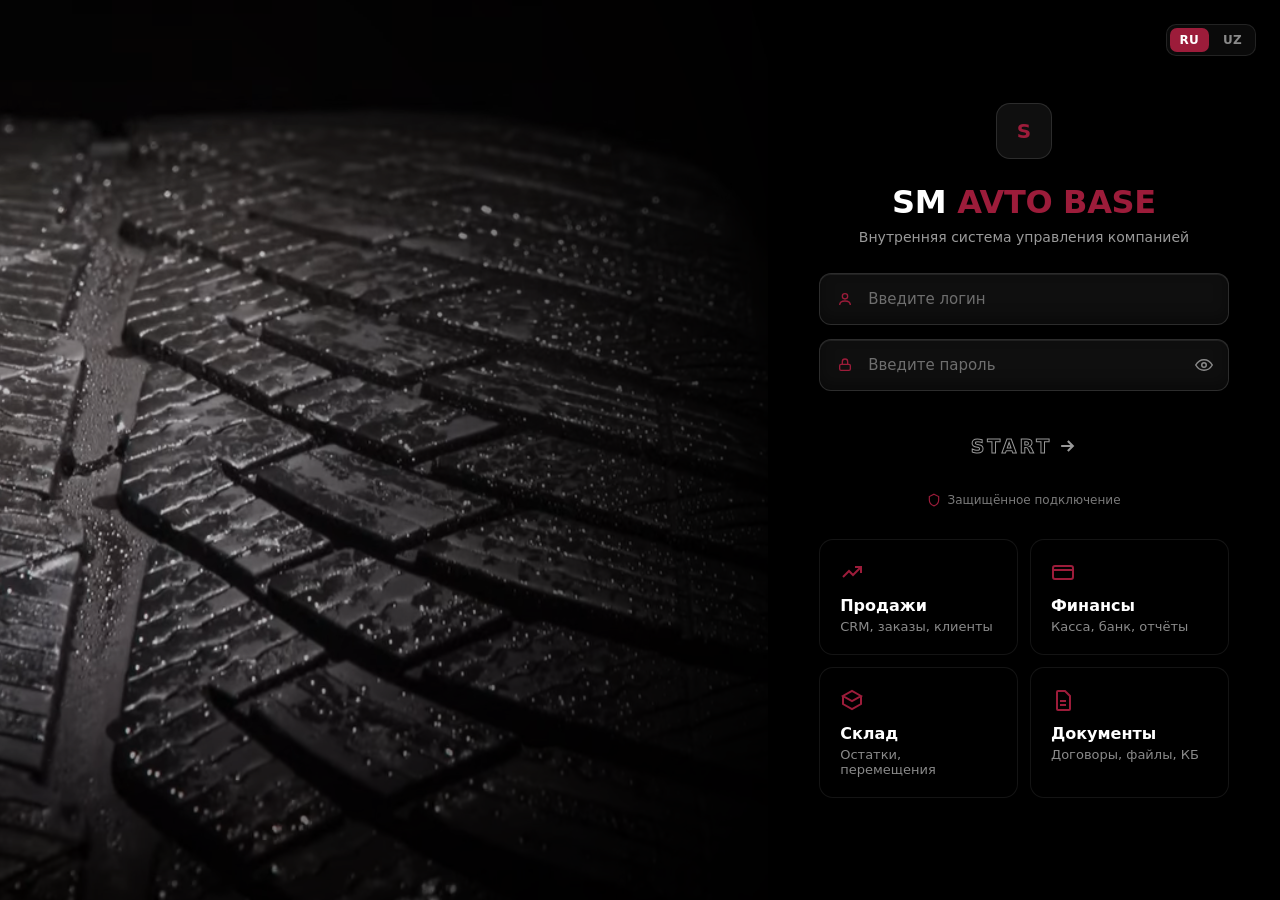
==== commit 064fec13: "Права по ролям в отчётах, документах и карточке продажи - Отчёты: вкладка видна только при доступе к" ====
--- a/admin.html
+++ b/admin.html
@@ -7,20 +7,20 @@
   <title>SM AVTO BASE</title>
   <link rel="icon" href="favicon.svg" type="image/svg+xml">
   <link rel="preload" href="assets/fonts/manrope-cyr.woff2" as="font" type="font/woff2" crossorigin>
-  <link rel="stylesheet" href="assets/css/admin.css?v=1">
+  <link rel="stylesheet" href="assets/css/admin.css?v=2">
 </head>
 <body>
   <noscript>Для работы системы включите JavaScript.</noscript>
-  <script src="assets/js/core.js?v=1"></script>
-  <script src="assets/js/data.js?v=1"></script>
-  <script src="assets/js/ui.js?v=1"></script>
-  <script src="assets/js/app.js?v=1"></script>
-  <script src="assets/js/pages/dashboard.js?v=1"></script>
-  <script src="assets/js/pages/sales.js?v=1"></script>
-  <script src="assets/js/pages/stock.js?v=1"></script>
-  <script src="assets/js/pages/money.js?v=1"></script>
-  <script src="assets/js/pages/docs.js?v=1"></script>
-  <script src="assets/js/pages/admin.js?v=1"></script>
+  <script src="assets/js/core.js?v=2"></script>
+  <script src="assets/js/data.js?v=2"></script>
+  <script src="assets/js/ui.js?v=2"></script>
+  <script src="assets/js/app.js?v=2"></script>
+  <script src="assets/js/pages/dashboard.js?v=2"></script>
+  <script src="assets/js/pages/sales.js?v=2"></script>
+  <script src="assets/js/pages/stock.js?v=2"></script>
+  <script src="assets/js/pages/money.js?v=2"></script>
+  <script src="assets/js/pages/docs.js?v=2"></script>
+  <script src="assets/js/pages/admin.js?v=2"></script>
   <script>SM.boot();</script>
 </body>
 </html>
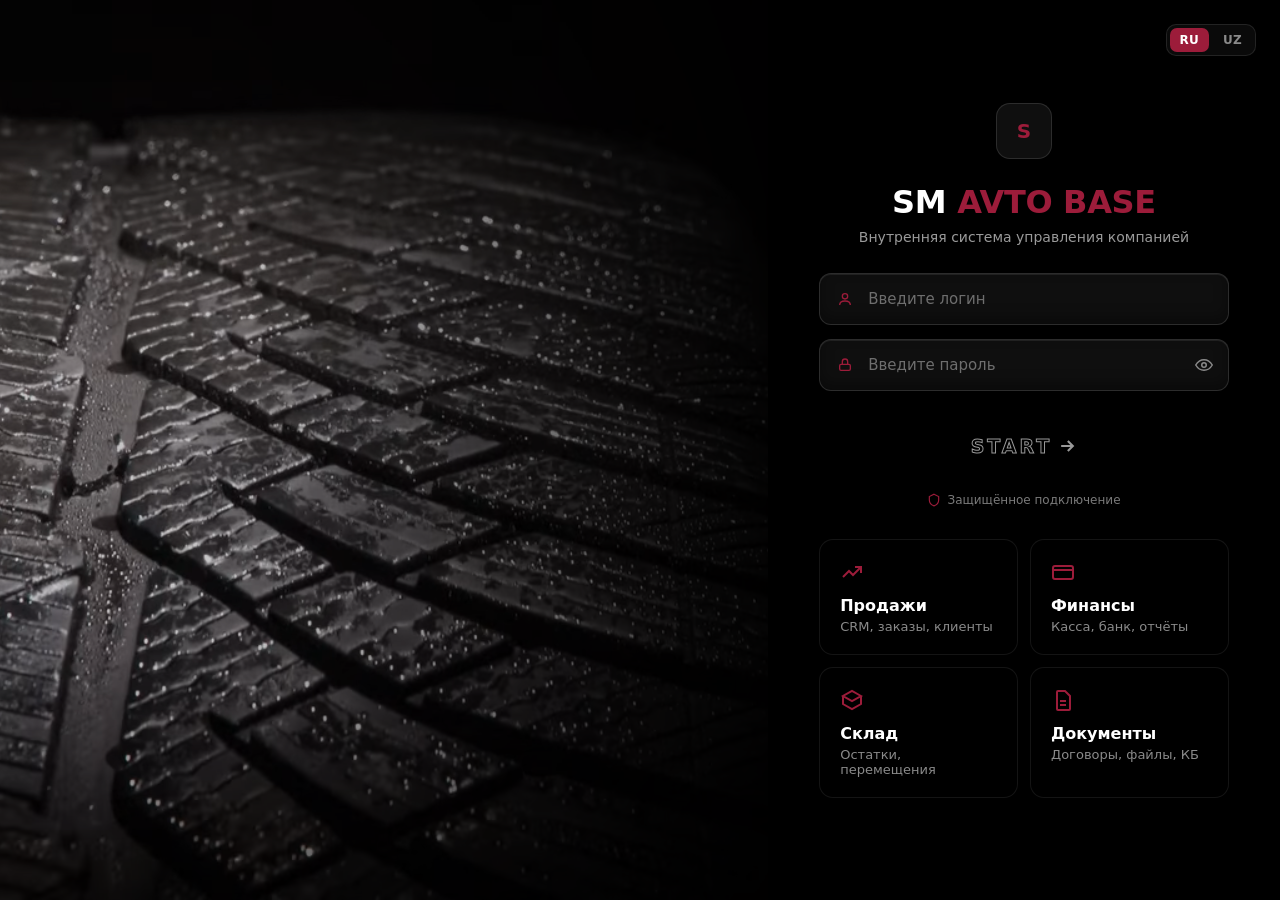
==== commit 0c937817: "Поступление: пересчёт цен при смене валюты, отмена без минуса на складе - Смена валюты в форме посту" ====
--- a/admin.html
+++ b/admin.html
@@ -7,20 +7,20 @@
   <title>SM AVTO BASE</title>
   <link rel="icon" href="favicon.svg" type="image/svg+xml">
   <link rel="preload" href="assets/fonts/manrope-cyr.woff2" as="font" type="font/woff2" crossorigin>
-  <link rel="stylesheet" href="assets/css/admin.css?v=2">
+  <link rel="stylesheet" href="assets/css/admin.css?v=3">
 </head>
 <body>
   <noscript>Для работы системы включите JavaScript.</noscript>
-  <script src="assets/js/core.js?v=2"></script>
-  <script src="assets/js/data.js?v=2"></script>
-  <script src="assets/js/ui.js?v=2"></script>
-  <script src="assets/js/app.js?v=2"></script>
-  <script src="assets/js/pages/dashboard.js?v=2"></script>
-  <script src="assets/js/pages/sales.js?v=2"></script>
-  <script src="assets/js/pages/stock.js?v=2"></script>
-  <script src="assets/js/pages/money.js?v=2"></script>
-  <script src="assets/js/pages/docs.js?v=2"></script>
-  <script src="assets/js/pages/admin.js?v=2"></script>
+  <script src="assets/js/core.js?v=3"></script>
+  <script src="assets/js/data.js?v=3"></script>
+  <script src="assets/js/ui.js?v=3"></script>
+  <script src="assets/js/app.js?v=3"></script>
+  <script src="assets/js/pages/dashboard.js?v=3"></script>
+  <script src="assets/js/pages/sales.js?v=3"></script>
+  <script src="assets/js/pages/stock.js?v=3"></script>
+  <script src="assets/js/pages/money.js?v=3"></script>
+  <script src="assets/js/pages/docs.js?v=3"></script>
+  <script src="assets/js/pages/admin.js?v=3"></script>
   <script>SM.boot();</script>
 </body>
 </html>
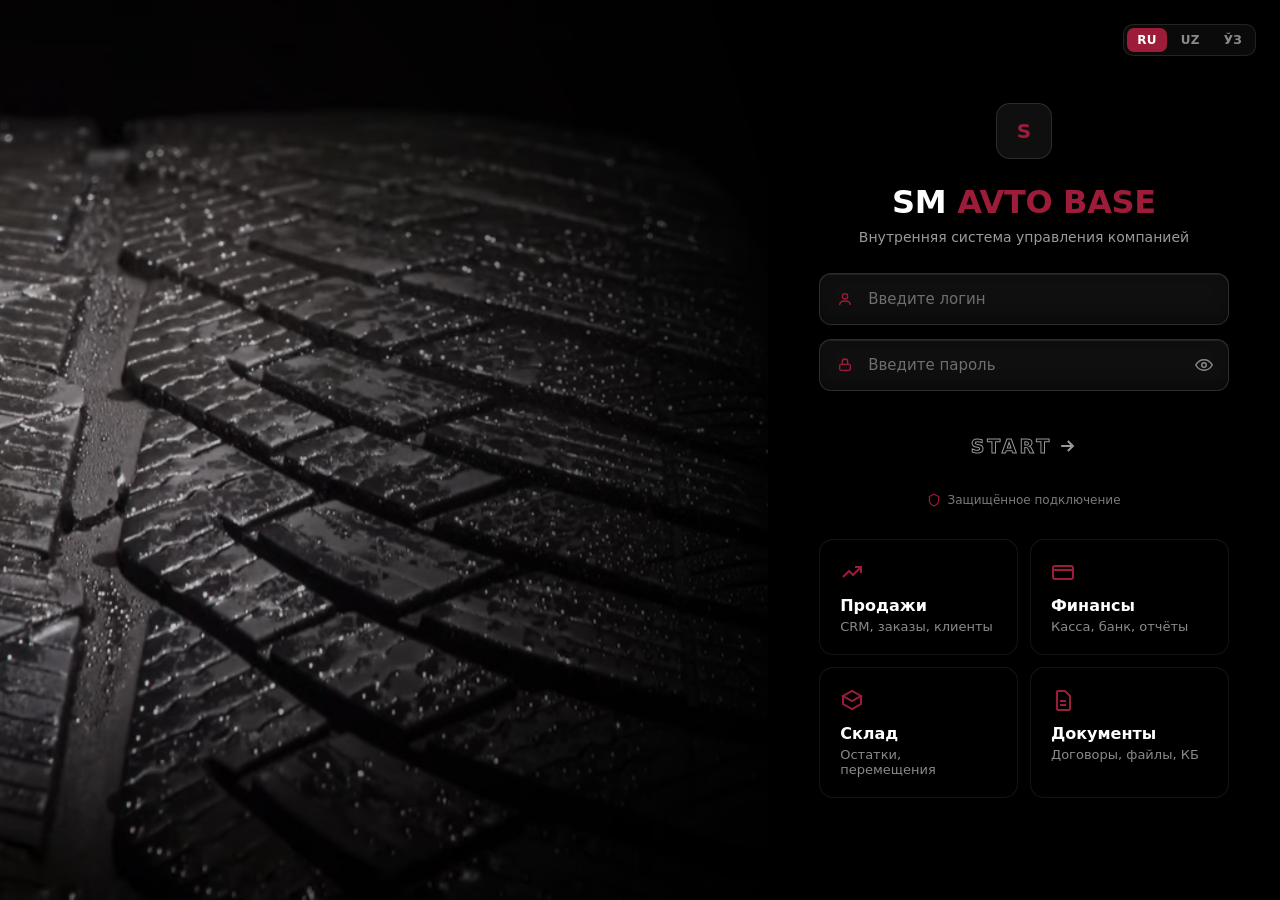
==== commit 98b3ea64: "Админка: темы по времени, три языка, рельс-сайдбар, тосты, суммы с пределом - Тема светлая 8:00–18:0" ====
--- a/admin.html
+++ b/admin.html
@@ -3,24 +3,36 @@
 <head>
   <meta charset="utf-8">
   <meta name="viewport" content="width=device-width, initial-scale=1, viewport-fit=cover">
-  <meta name="theme-color" content="#060708">
+  <meta name="theme-color" content="#0b0c0f">
   <title>SM AVTO BASE</title>
   <link rel="icon" href="favicon.svg" type="image/svg+xml">
-  <link rel="preload" href="assets/fonts/manrope-cyr.woff2" as="font" type="font/woff2" crossorigin>
-  <link rel="stylesheet" href="assets/css/admin.css?v=3">
+  <script>
+    /* тема до отрисовки, чтобы не мигало: светлая 8:00–18:00, иначе тёмная; ручной выбор — до следующего переключения */
+    (function () {
+      var h = new Date().getHours(), t = h >= 8 && h < 18 ? 'light' : 'dark';
+      try { var o = JSON.parse(localStorage.getItem('sm.themeOverride') || 'null'); if (o && o.until > Date.now()) t = o.theme; } catch (e) {}
+      document.documentElement.setAttribute('data-theme', t);
+      var m = document.querySelector('meta[name=theme-color]'); if (m) m.setAttribute('content', t === 'dark' ? '#0b0c0f' : '#f2f3f7');
+      try { var l = localStorage.getItem('ms_lang'); if (l === 'uz' || l === 'uzc') document.documentElement.lang = l === 'uz' ? 'uz' : 'uz-Cyrl'; } catch (e) {}
+    })();
+  </script>
+  <link rel="preload" href="assets/fonts/onest-cyr.woff2" as="font" type="font/woff2" crossorigin>
+  <link rel="stylesheet" href="assets/css/admin.css?v=4">
 </head>
 <body>
   <noscript>Для работы системы включите JavaScript.</noscript>
-  <script src="assets/js/core.js?v=3"></script>
-  <script src="assets/js/data.js?v=3"></script>
-  <script src="assets/js/ui.js?v=3"></script>
-  <script src="assets/js/app.js?v=3"></script>
-  <script src="assets/js/pages/dashboard.js?v=3"></script>
-  <script src="assets/js/pages/sales.js?v=3"></script>
-  <script src="assets/js/pages/stock.js?v=3"></script>
-  <script src="assets/js/pages/money.js?v=3"></script>
-  <script src="assets/js/pages/docs.js?v=3"></script>
-  <script src="assets/js/pages/admin.js?v=3"></script>
+  <script src="assets/js/core.js?v=4"></script>
+  <script src="assets/js/data.js?v=4"></script>
+  <script src="assets/js/ui.js?v=4"></script>
+  <script src="assets/js/lang-uz.js?v=4"></script>
+  <script src="assets/js/i18n-admin.js?v=4"></script>
+  <script src="assets/js/app.js?v=4"></script>
+  <script src="assets/js/pages/dashboard.js?v=4"></script>
+  <script src="assets/js/pages/sales.js?v=4"></script>
+  <script src="assets/js/pages/stock.js?v=4"></script>
+  <script src="assets/js/pages/money.js?v=4"></script>
+  <script src="assets/js/pages/docs.js?v=4"></script>
+  <script src="assets/js/pages/admin.js?v=4"></script>
   <script>SM.boot();</script>
 </body>
 </html>
--- a/assets/css/admin.css
+++ b/assets/css/admin.css
@@ -1,213 +1,238 @@
 /* =========================================================
    SM AVTO BASE — дизайн-система админки
+   Две темы (тёмная / светлая) на токенах, фирменный стиль SM:
+   бордовый #9c1c3a, иконки в «плитках», Exo 2 для заголовков и цифр.
    Токены → база → раскладка → компоненты → разделы → адаптив → печать
-   Стиль взят со страницы входа: чёрный фон, бордовый акцент #9c1c3a,
-   «вдавленные» поля, неоновое свечение у главных кнопок.
    ========================================================= */
 
 /* ---------- Шрифты (локально) ---------- */
-@font-face { font-family: 'Manrope'; font-style: normal; font-weight: 200 800; font-display: swap;
-  src: url('../fonts/manrope-cyr.woff2') format('woff2');
-  unicode-range: U+0301, U+0400-045F, U+0490-0491, U+04B0-04B1, U+2116; }
-@font-face { font-family: 'Manrope'; font-style: normal; font-weight: 200 800; font-display: swap;
-  src: url('../fonts/manrope-lat.woff2') format('woff2');
-  unicode-range: U+0000-00FF, U+0131, U+0152-0153, U+02BB-02BC, U+02C6, U+02DA, U+02DC, U+0304, U+0308, U+0329, U+2000-206F, U+20AC, U+2122, U+2191, U+2193, U+2212, U+2215, U+FEFF, U+FFFD; }
+@font-face { font-family: 'Onest'; font-style: normal; font-weight: 400 800; font-display: swap;
+  src: url('../fonts/onest-cyr.woff2') format('woff2'); unicode-range: U+0301, U+0400-045F, U+0490-0491, U+04B0-04B1, U+2116; }
+@font-face { font-family: 'Onest'; font-style: normal; font-weight: 400 800; font-display: swap;
+  src: url('../fonts/onest-lat.woff2') format('woff2'); unicode-range: U+0000-00FF, U+0131, U+0152-0153, U+02BB-02BC, U+02C6, U+02DA, U+02DC, U+0304, U+0308, U+0329, U+2000-206F, U+20AC, U+2122, U+2191, U+2193, U+2212, U+2215, U+FEFF, U+FFFD; }
+@font-face { font-family: 'Exo 2'; font-style: normal; font-weight: 500 800; font-display: swap;
+  src: url('../fonts/exo2-cyr.woff2') format('woff2'); unicode-range: U+0301, U+0400-045F, U+0490-0491, U+04B0-04B1, U+2116; }
+@font-face { font-family: 'Exo 2'; font-style: normal; font-weight: 500 800; font-display: swap;
+  src: url('../fonts/exo2-lat.woff2') format('woff2'); unicode-range: U+0000-00FF, U+0131, U+0152-0153, U+02BB-02BC, U+02C6, U+02DA, U+02DC, U+0304, U+0308, U+0329, U+2000-206F, U+20AC, U+2122, U+2191, U+2193, U+2212, U+2215, U+FEFF, U+FFFD; }
 @font-face { font-family: 'JetBrains Mono'; font-style: normal; font-weight: 100 800; font-display: swap;
-  src: url('../fonts/jbmono-cyr.woff2') format('woff2');
-  unicode-range: U+0301, U+0400-045F, U+0490-0491, U+04B0-04B1, U+2116; }
+  src: url('../fonts/jbmono-cyr.woff2') format('woff2'); unicode-range: U+0301, U+0400-045F, U+0490-0491, U+04B0-04B1, U+2116; }
 @font-face { font-family: 'JetBrains Mono'; font-style: normal; font-weight: 100 800; font-display: swap;
-  src: url('../fonts/jbmono-lat.woff2') format('woff2');
-  unicode-range: U+0000-00FF, U+0131, U+0152-0153, U+2000-206F, U+20AC, U+2122, U+2212, U+FEFF, U+FFFD; }
-
-/* ---------- Токены ---------- */
+  src: url('../fonts/jbmono-lat.woff2') format('woff2'); unicode-range: U+0000-00FF, U+0131, U+0152-0153, U+2000-206F, U+20AC, U+2122, U+2212, U+FEFF, U+FFFD; }
+
+/* ---------- Токены: общие ---------- */
 :root {
-  color-scheme: dark;
-  --font: 'Manrope', system-ui, -apple-system, 'Segoe UI', Roboto, sans-serif;
+  --font: 'Onest', system-ui, -apple-system, 'Segoe UI', Roboto, sans-serif;
+  --display: 'Exo 2', 'Onest', system-ui, sans-serif;
   --mono: 'JetBrains Mono', ui-monospace, Consolas, monospace;
-
-  /* поверхности: от самой тёмной к светлой */
-  --bg: #060708;
-  --sidebar: #040405;
-  --panel: #0f1013;
-  --panel-2: #14151a;
-  --panel-3: #1b1c22;
-  --field: rgba(255, 255, 255, .045);
-  --line: rgba(255, 255, 255, .07);
-  --line-2: rgba(255, 255, 255, .12);
-  --line-3: rgba(255, 255, 255, .2);
-
-  /* текст (контраст к --panel ≥ 4,5:1 для text..text-3) */
-  --text: #f4f4f5;
-  --text-2: #b9b9c2;
-  --text-3: #8f8f99;
-  --text-4: #6a6a73;
-
-  /* бренд */
   --accent: #9c1c3a;
   --accent-2: #b8234a;
   --accent-rgb: 156, 28, 58;
-  --accent-t: #ff6b86;       /* акцент для текста на тёмном фоне */
-  --accent-50: rgba(156, 28, 58, .16);
-  --glow: #ff3b5c;
-
-  /* статусы */
-  --ok: #3ddc97;   --ok-bg: rgba(61, 220, 151, .12);
-  --warn: #f5a623; --warn-bg: rgba(245, 166, 35, .13);
-  --bad: #ff6b86;  --bad-bg: rgba(255, 92, 122, .13);
-  --info: #6aa8ff; --info-bg: rgba(106, 168, 255, .13);
-  --violet: #b197fc; --violet-bg: rgba(177, 151, 252, .14);
-  --slate: #a1a1aa; --slate-bg: rgba(161, 161, 170, .13);
-
-  /* серии графиков */
-  --s1: #e0365e; --s2: #6aa8ff; --s3: #3ddc97; --s4: #f5a623; --s5: #b197fc; --s6: #5eead4;
-
-  --r-sm: 8px; --r: 12px; --r-lg: 16px; --r-xl: 20px;
-  --sh: 0 10px 30px rgba(0, 0, 0, .45);
-  --sh-lg: 0 24px 64px rgba(0, 0, 0, .6);
-  --focus: 0 0 0 3px rgba(var(--accent-rgb), .35);
+  --grad: linear-gradient(135deg, #c42b55 0%, #9c1c3a 55%, #7a1430 100%);
+  --s1: #e0365e; --s2: #4c8dff; --s3: #22c38a; --s4: #f0a020; --s5: #9b7bf5; --s6: #20b8c4;
+  --r-sm: 9px; --r: 12px; --r-lg: 18px; --r-xl: 22px;
   --ease: cubic-bezier(.2, .7, .2, 1);
-  --sidebar-w: 264px;
+  --rail: 76px; --sb-open: 272px;
   --topbar-h: 64px;
+}
+/* ---------- Тёмная тема (18:00–8:00): панели заметно светлее фона, чёткие границы ---------- */
+:root, :root[data-theme=dark] {
+  color-scheme: dark;
+  --bg: #0b0c0f; --bg-glow: rgba(var(--accent-rgb), .18); --bg-glow-2: rgba(76, 141, 255, .05);
+  --sidebar: #101116; --topbar: rgba(11, 12, 15, .94);
+  --panel: #16171d; --panel-2: #1c1d24; --panel-3: #25262f; --pop: #1b1c23;
+  --field: #0f1014; --hover: rgba(255, 255, 255, .055);
+  --line: rgba(255, 255, 255, .09); --line-2: rgba(255, 255, 255, .14); --line-3: rgba(255, 255, 255, .24);
+  --text: #f4f4f6; --text-2: #c6c7d0; --text-3: #9a9ca8; --text-4: #80838f;
+  --accent-t: #ff6f8a; --accent-50: rgba(var(--accent-rgb), .2); --glow: #ff3b5c;
+  --ok: #3ddc97; --ok-bg: rgba(61, 220, 151, .13); --warn: #f5a623; --warn-bg: rgba(245, 166, 35, .14);
+  --bad: #ff6f8a; --bad-bg: rgba(255, 92, 122, .14); --info: #6aa8ff; --info-bg: rgba(106, 168, 255, .14);
+  --violet: #b197fc; --violet-bg: rgba(177, 151, 252, .15); --slate: #a5a7b2; --slate-bg: rgba(165, 167, 178, .14);
+  --card-hl: inset 0 1px 0 rgba(255, 255, 255, .05);
+  --sh: 0 10px 28px rgba(0, 0, 0, .38);
+  --sh-lg: 0 28px 70px rgba(0, 0, 0, .62);
+  --field-sh: inset 0 2px 6px rgba(0, 0, 0, .35), 0 1px 0 rgba(255, 255, 255, .04);
+  --overlay: rgba(4, 4, 6, .7); --tip: #2b2c35; --tip-t: #fff;
+  --grid-line: rgba(255, 255, 255, .07); --chart-dot: #16171d;
+  --scroll: #2c2d36; --tile: rgba(255, 255, 255, .06); --tile-line: rgba(255, 255, 255, .1);
+}
+/* ---------- Светлая тема (8:00–18:00): белые карточки, мягкие тени, тёплый розовый отсвет ---------- */
+:root[data-theme=light] {
+  color-scheme: light;
+  --bg: #f2f3f7; --bg-glow: rgba(var(--accent-rgb), .1); --bg-glow-2: rgba(76, 141, 255, .07);
+  --sidebar: #ffffff; --topbar: rgba(242, 243, 247, .94);
+  --panel: #ffffff; --panel-2: #f7f8fb; --panel-3: #eef0f5; --pop: #ffffff;
+  --field: #ffffff; --hover: rgba(20, 22, 34, .045);
+  --line: #e5e7ee; --line-2: #d6d9e2; --line-3: #b9bdc9;
+  --text: #13141a; --text-2: #3d404d; --text-3: #5f6372; --text-4: #747887;
+  --accent-t: #b0163e; --accent-50: rgba(var(--accent-rgb), .09); --glow: #e0244c;
+  --ok: #07784a; --ok-bg: rgba(10, 132, 82, .1); --warn: #a35a00; --warn-bg: rgba(230, 140, 0, .13);
+  --bad: #c41f44; --bad-bg: rgba(196, 31, 68, .09); --info: #1d5bd0; --info-bg: rgba(29, 91, 208, .09);
+  --violet: #6339d6; --violet-bg: rgba(99, 57, 214, .09); --slate: #555b6b; --slate-bg: rgba(85, 91, 107, .09);
+  --card-hl: inset 0 1px 0 rgba(255, 255, 255, .9);
+  --sh: 0 1px 2px rgba(18, 20, 40, .05), 0 6px 22px rgba(18, 20, 40, .06);
+  --sh-lg: 0 24px 60px rgba(18, 20, 40, .18);
+  --field-sh: inset 0 1px 2px rgba(18, 20, 40, .06);
+  --overlay: rgba(18, 20, 32, .36); --tip: #15161d; --tip-t: #fff;
+  --grid-line: rgba(18, 20, 40, .08); --chart-dot: #ffffff;
+  --scroll: #cfd2dc; --tile: #f2f3f7; --tile-line: #e3e5ec;
 }
 
 /* ---------- База ---------- */
 * { box-sizing: border-box; -webkit-tap-highlight-color: transparent; }
-html { -webkit-text-size-adjust: 100%; }
+html { -webkit-text-size-adjust: 100%; background: var(--bg); }
 body {
-  margin: 0; min-height: 100vh; font: 500 14px/1.5 var(--font); color: var(--text);
+  margin: 0; min-height: 100vh; font: 450 14px/1.5 var(--font); color: var(--text);
   background:
-    radial-gradient(900px 520px at 100% -8%, rgba(var(--accent-rgb), .13), transparent 62%),
-    radial-gradient(700px 480px at -10% 110%, rgba(var(--accent-rgb), .06), transparent 60%),
+    radial-gradient(900px 520px at 100% -8%, var(--bg-glow), transparent 62%),
+    radial-gradient(760px 520px at -10% 108%, var(--bg-glow-2), transparent 60%),
     var(--bg);
   background-attachment: fixed;
-  font-feature-settings: 'cv11';
-}
-h1, h2, h3, h4 { margin: 0; font-weight: 800; letter-spacing: -.015em; line-height: 1.2; }
-h1 { font-size: 26px; } h2 { font-size: 18px; } h3 { font-size: 15.5px; } h4 { font-size: 14px; }
+}
+h1, h2, h3, h4 { margin: 0; font-family: var(--display); font-weight: 700; letter-spacing: -.005em; line-height: 1.2; }
+h1 { font-size: 28px; } h2 { font-size: 19px; } h3 { font-size: 15.5px; font-weight: 700; } h4 { font-size: 14px; }
 p { margin: 0; }
 a { color: var(--accent-t); text-decoration: none; }
 a:hover { text-decoration: underline; }
 button { font-family: inherit; }
 img { max-width: 100%; }
 kbd { font: 700 11px/1 var(--mono); padding: 3px 6px; border-radius: 6px; border: 1px solid var(--line-2); color: var(--text-3); background: var(--panel-2); }
-code, .mono { font-family: var(--mono); font-size: .92em; }
-.num { font-variant-numeric: tabular-nums; }
+code, .mono { font-family: var(--mono); font-size: .9em; }
+.num, .money, .k-value, .totals b { font-variant-numeric: tabular-nums; }
 ::selection { background: rgba(var(--accent-rgb), .55); color: #fff; }
 :focus-visible { outline: 2px solid var(--accent-t); outline-offset: 2px; }
-
-/* прокрутка в стиле сайта */
-* { scrollbar-width: thin; scrollbar-color: #2a2b31 transparent; }
+* { scrollbar-width: thin; scrollbar-color: var(--scroll) transparent; }
 ::-webkit-scrollbar { width: 10px; height: 10px; }
-::-webkit-scrollbar-thumb { background: #26272d; border-radius: 10px; border: 2px solid transparent; background-clip: padding-box; }
-::-webkit-scrollbar-thumb:hover { background-color: #34353c; }
+::-webkit-scrollbar-thumb { background: var(--scroll); border-radius: 10px; border: 2px solid transparent; background-clip: padding-box; }
 ::-webkit-scrollbar-track { background: transparent; }
 
-/* ---------- Раскладка приложения ---------- */
-.app { display: grid; grid-template-columns: var(--sidebar-w) minmax(0, 1fr); min-height: 100vh; }
-.main { min-width: 0; display: flex; flex-direction: column; }
+/* плавная смена темы (если браузер не умеет View Transitions) */
+.theme-fade, .theme-fade *, .theme-fade *::before, .theme-fade *::after { transition: background-color .6s ease, border-color .6s ease, color .45s ease, fill .45s ease, box-shadow .6s ease !important; }
+/* «волна» новой темы: старое состояние не анимируем — новое раскрывается кругом от кнопки */
+::view-transition-old(root), ::view-transition-new(root) { animation: none; mix-blend-mode: normal; }
+/* плавная смена языка: текст гаснет, меняется и проявляется (как на странице входа) */
+.lang-out #view, .lang-out .sb-nav, .lang-out .topbar .crumbs, .lang-out .bnav, .lang-out .drawer, .lang-out .modal { transition: opacity .22s ease, transform .22s ease, filter .22s ease; opacity: 0; transform: translateY(5px); filter: blur(2px); }
+.lang-in #view, .lang-in .sb-nav, .lang-in .topbar .crumbs, .lang-in .bnav { animation: langIn .3s var(--ease); }
+@keyframes langIn { from { opacity: 0; transform: translateY(5px); filter: blur(2px); } }
+
+/* ---------- Раскладка: сайдбар-«рельс» слева, контент не сдвигается ---------- */
+.app { min-height: 100vh; padding-left: var(--rail); }
+.main { min-width: 0; display: flex; flex-direction: column; min-height: 100vh; }
 .content { padding: 26px 32px 64px; width: 100%; max-width: 1560px; margin: 0 auto; }
 
-/* --- Сайдбар --- */
-.sidebar { position: sticky; top: 0; height: 100vh; background: var(--sidebar); border-right: 1px solid var(--line); z-index: 70; overflow: hidden; }
-.sb-in { width: var(--sidebar-w); height: 100%; display: flex; flex-direction: column; }
-.sb-brand { display: flex; align-items: center; gap: 12px; padding: 22px 20px 18px; color: var(--text); text-decoration: none !important; }
+/* --- Сайдбар: свёрнут до иконок; при наведении выезжает поверх страницы --- */
+.sidebar {
+  position: fixed; left: 0; top: 0; bottom: 0; z-index: 90; width: var(--rail); overflow: hidden;
+  background: var(--sidebar); border-right: 1px solid var(--line);
+  transition: width .28s var(--ease) .18s, box-shadow .28s ease .18s;
+}
+.sb-in { width: var(--sb-open); height: 100%; display: flex; flex-direction: column; }
+/* скрытое в «рельсе»: подписи, названия групп, имя пользователя */
+.sb-fade { opacity: 0; visibility: hidden; transition: opacity .14s ease .16s, visibility 0s linear .3s; white-space: nowrap; }
+@media (hover: hover) and (min-width: 721px) {
+  .sidebar:hover, .sidebar:has(:focus-visible) { width: var(--sb-open); box-shadow: 22px 0 60px rgba(0, 0, 0, .35); transition-delay: .08s, .08s; }
+  .sidebar:hover .sb-fade, .sidebar:has(:focus-visible) .sb-fade { opacity: 1; visibility: visible; transition: opacity .2s ease .12s, visibility 0s linear .12s; }
+}
+body.nav-open .sidebar { width: var(--sb-open); box-shadow: 22px 0 60px rgba(0, 0, 0, .4); transition-delay: 0s; }
+body.nav-open .sb-fade { opacity: 1; visibility: visible; transition-delay: .1s; }
+.sb-brand { display: flex; align-items: center; gap: 14px; padding: 18px 16px 14px; color: var(--text); text-decoration: none !important; }
 .logo-mark {
-  width: 40px; height: 40px; flex: none; border-radius: 11px; display: grid; place-items: center;
-  background: rgba(255, 255, 255, .06); border: 1px solid var(--line-2); color: var(--accent-t);
-  font: 800 17px/1 var(--font); position: relative; overflow: hidden;
-}
-/* блик пробегает по логотипу раз в несколько секунд */
-.logo-mark::after { content: ''; position: absolute; inset: -40%; background: linear-gradient(115deg, transparent 40%, rgba(255, 255, 255, .22) 50%, transparent 60%);
-  transform: translateX(-120%); animation: shine 6s ease-in-out 1.2s infinite; }
-@keyframes shine { 0%, 70% { transform: translateX(-120%); } 85%, 100% { transform: translateX(120%); } }
-.sb-brand b { display: block; font-size: 15.5px; font-weight: 800; letter-spacing: -.01em; white-space: nowrap; }
+  width: 44px; height: 44px; flex: none; border-radius: 14px; display: grid; place-items: center; position: relative; overflow: hidden;
+  background: var(--grad); color: #fff; font: 800 19px/1 var(--display);
+  box-shadow: 0 8px 22px rgba(var(--accent-rgb), .45), inset 0 1px 0 rgba(255, 255, 255, .25);
+}
+.logo-mark::after { content: ''; position: absolute; inset: -40%; background: linear-gradient(115deg, transparent 40%, rgba(255, 255, 255, .35) 50%, transparent 60%); transform: translateX(-120%); animation: shine 7s ease-in-out 1.5s infinite; }
+@keyframes shine { 0%, 72% { transform: translateX(-120%); } 88%, 100% { transform: translateX(120%); } }
+.sb-brand b { display: block; font: 800 16px/1.15 var(--display); letter-spacing: .02em; }
 .sb-brand b em { font-style: normal; color: var(--accent-t); }
-.sb-brand small { display: block; font-size: 11.5px; color: var(--text-3); font-weight: 600; white-space: nowrap; }
-.sb-point { margin: 0 14px 10px; padding: 9px 12px; border-radius: 12px; background: var(--panel); border: 1px solid var(--line); display: flex; align-items: center; gap: 9px; font-size: 12.5px; font-weight: 700; color: var(--text-2); white-space: nowrap; overflow: hidden; }
-.sb-point svg { width: 16px; height: 16px; color: var(--accent-t); flex: none; }
-.sb-point span { overflow: hidden; text-overflow: ellipsis; }
-.sb-nav { flex: 1; overflow-y: auto; overflow-x: hidden; padding: 4px 12px 16px; scrollbar-width: none; position: relative; }
+.sb-brand small { display: block; font-size: 11.5px; color: var(--text-3); font-weight: 600; }
+.sb-nav { flex: 1; overflow-y: auto; overflow-x: hidden; padding: 6px 16px 14px; scrollbar-width: none; }
 .sb-nav::-webkit-scrollbar { display: none; }
-.sb-nav.more-down { -webkit-mask: linear-gradient(#000 calc(100% - 36px), transparent); mask: linear-gradient(#000 calc(100% - 36px), transparent); }
-.sb-nav.more-up.more-down { -webkit-mask: linear-gradient(transparent, #000 36px, #000 calc(100% - 36px), transparent); mask: linear-gradient(transparent, #000 36px, #000 calc(100% - 36px), transparent); }
-.sb-nav.more-up:not(.more-down) { -webkit-mask: linear-gradient(transparent, #000 36px); mask: linear-gradient(transparent, #000 36px); }
-.sb-group { margin-top: 16px; }
-.sb-group:first-child { margin-top: 4px; }
-.sb-group > span { display: block; padding: 0 10px 6px; font-size: 10.5px; font-weight: 800; letter-spacing: .09em; text-transform: uppercase; color: var(--text-4); white-space: nowrap; }
-.sb-link {
-  position: relative; display: flex; align-items: center; gap: 11px; padding: 9px 10px; border-radius: 10px; margin-bottom: 2px;
-  color: var(--text-2); font-weight: 650; font-size: 13.5px; text-decoration: none !important; white-space: nowrap;
-  transition: background .18s ease, color .18s ease;
-}
-.sb-link svg { width: 19px; height: 19px; flex: none; transition: color .18s ease, transform .25s var(--ease); }
-.sb-link:hover { background: rgba(255, 255, 255, .045); color: var(--text); }
-.sb-link:hover svg { transform: translateX(1px) scale(1.06); }
-.sb-link.active { color: #fff; background: linear-gradient(90deg, rgba(var(--accent-rgb), .34), rgba(var(--accent-rgb), .06)); }
-.sb-link.active svg { color: var(--accent-t); }
-.sb-link.active::before { content: ''; position: absolute; left: -12px; top: 8px; bottom: 8px; width: 3px; border-radius: 0 3px 3px 0; background: var(--glow); box-shadow: 0 0 12px var(--glow), 0 0 24px rgba(255, 59, 92, .5); animation: barIn .35s var(--ease); }
-@keyframes barIn { from { transform: scaleY(0); } }
-.sb-link > span:not(.sb-count) { flex: 1; min-width: 0; overflow: hidden; text-overflow: ellipsis; }
-.sb-count { margin-left: auto; min-width: 22px; height: 20px; padding: 0 6px; border-radius: 10px; display: grid; place-items: center; font-size: 11px; font-weight: 800; background: var(--panel-3); color: var(--text-2); font-variant-numeric: tabular-nums; }
-.sb-count.bad { background: var(--accent); color: #fff; box-shadow: 0 0 10px rgba(var(--accent-rgb), .6); }
-.sb-user { display: flex; align-items: center; gap: 10px; margin: 0 12px 14px; padding: 10px; border-radius: 14px; background: var(--panel); border: 1px solid var(--line); }
+.sb-group { margin-top: 10px; }
+.sb-group:first-child { margin-top: 0; }
+/* название группы: высота постоянная — при раскрытии пункты меню не «прыгают»; в «рельсе» вместо текста короткая черта */
+.sb-group { position: relative; }
+.sb-group > span { display: block; height: 22px; padding: 0 4px 6px; overflow: hidden; font-size: 10.5px; font-weight: 700; letter-spacing: .1em; text-transform: uppercase; color: var(--text-4); }
+.sb-group::before { content: ''; position: absolute; left: 13px; top: 9px; width: 18px; height: 2px; border-radius: 2px; background: var(--line-2); transition: opacity .14s ease .16s; }
+@media (hover: hover) and (min-width: 721px) { .sidebar:hover .sb-group::before, .sidebar:has(:focus-visible) .sb-group::before { opacity: 0; transition-delay: .08s; } }
+body.nav-open .sb-group::before { opacity: 0; }
+.sb-link { position: relative; display: flex; align-items: center; gap: 12px; height: 44px; padding: 0 4px; border-radius: 13px; margin-bottom: 3px; color: var(--text-2); font-weight: 600; font-size: 13.5px; text-decoration: none !important; }
+.sb-link .tile { width: 36px; height: 36px; flex: none; display: grid; place-items: center; border-radius: 11px; background: var(--tile); border: 1px solid var(--tile-line); color: var(--text-2); transition: background .2s ease, color .2s ease, border-color .2s ease, transform .25s var(--ease), box-shadow .25s ease; }
+.sb-link .tile svg { width: 18px; height: 18px; }
+.sb-link:hover { color: var(--text); background: var(--hover); }
+.sb-link:hover .tile { transform: scale(1.06); color: var(--accent-t); border-color: rgba(var(--accent-rgb), .35); }
+.sb-link.active { color: var(--text); font-weight: 700; }
+.sb-link.active .tile { background: var(--grad); border-color: transparent; color: #fff; box-shadow: 0 6px 18px rgba(var(--accent-rgb), .5); }
+.sb-link > span.sb-fade { flex: 1; min-width: 0; overflow: hidden; text-overflow: ellipsis; }
+.sb-count { position: absolute; left: 30px; top: 2px; min-width: 18px; height: 18px; padding: 0 5px; border-radius: 9px; display: grid; place-items: center; font-size: 10.5px; font-weight: 800; background: var(--panel-3); color: var(--text-2); border: 2px solid var(--sidebar); font-variant-numeric: tabular-nums; }
+.sb-count.bad { background: var(--accent); color: #fff; }
+.sb-user { display: flex; align-items: center; gap: 12px; margin: 0 14px 14px; padding: 6px; border-radius: 15px; background: var(--panel-2); border: 1px solid var(--line); overflow: hidden; }
 .sb-user .who { min-width: 0; flex: 1; }
-.sb-user .who b { display: block; font-size: 13px; white-space: nowrap; overflow: hidden; text-overflow: ellipsis; }
-.sb-user .who small { display: block; font-size: 11.5px; color: var(--text-3); white-space: nowrap; overflow: hidden; text-overflow: ellipsis; }
+.sb-user .who b { display: block; font-size: 13px; overflow: hidden; text-overflow: ellipsis; }
+.sb-user .who small { display: block; font-size: 11.5px; color: var(--text-3); overflow: hidden; text-overflow: ellipsis; }
 
 /* --- Верхняя панель --- */
-.topbar {
-  position: sticky; top: 0; z-index: 60; height: var(--topbar-h); display: flex; align-items: center; gap: 10px; padding: 0 32px;
-  background: rgba(6, 7, 8, .94); border-bottom: 1px solid var(--line);
-}
+.topbar { position: sticky; top: 0; z-index: 60; height: var(--topbar-h); display: flex; align-items: center; gap: 8px; padding: 0 28px 0 32px; background: var(--topbar); border-bottom: 1px solid var(--line); }
 .topbar .burger { display: none; }
 .crumbs { min-width: 0; display: flex; flex-direction: column; }
-.crumbs small { font-size: 11px; color: var(--text-3); font-weight: 700; letter-spacing: .05em; text-transform: uppercase; }
-.crumbs b { font-size: 16px; font-weight: 800; white-space: nowrap; overflow: hidden; text-overflow: ellipsis; }
+.crumbs small { font-size: 11px; color: var(--text-3); font-weight: 700; letter-spacing: .08em; text-transform: uppercase; }
+.crumbs b { font: 700 17px/1.2 var(--display); white-space: nowrap; overflow: hidden; text-overflow: ellipsis; }
 .spacer { flex: 1; }
-.tb-search { position: relative; width: min(380px, 32vw); }
-.tb-search kbd { position: absolute; right: 10px; top: 50%; transform: translateY(-50%); pointer-events: none; }
-.tb-search .input { padding-right: 36px; }
-.tb-find { display: none; }
-.rate-chip { display: inline-flex; align-items: center; gap: 7px; height: 36px; padding: 0 12px; border-radius: 10px; background: var(--panel); border: 1px solid var(--line); font-size: 12.5px; font-weight: 700; color: var(--text-2); cursor: pointer; white-space: nowrap; }
-.rate-chip b { color: var(--text); font-variant-numeric: tabular-nums; }
-.rate-chip i { width: 7px; height: 7px; border-radius: 50%; background: var(--ok); box-shadow: 0 0 8px var(--ok); }
-.rate-chip:hover { border-color: var(--line-2); }
-.bell { position: relative; }
-.bell-n { position: absolute; top: 3px; right: 3px; min-width: 17px; height: 17px; padding: 0 4px; border-radius: 9px; background: var(--accent); color: #fff; font-size: 10px; font-weight: 800; display: grid; place-items: center; border: 2px solid var(--bg); box-shadow: 0 0 10px rgba(var(--accent-rgb), .7); }
+.tb-btn { position: relative; display: inline-flex; align-items: center; justify-content: center; gap: 6px; height: 40px; min-width: 40px; padding: 0 10px; border-radius: 12px; border: 1px solid var(--line); background: var(--panel); color: var(--text-2); font: 700 12.5px/1 var(--font); cursor: pointer; transition: border-color .15s, color .15s, background .15s, transform .12s; box-shadow: var(--card-hl); flex: none; }
+.tb-btn svg { width: 18px; height: 18px; }
+.tb-btn:hover { border-color: var(--line-3); color: var(--text); }
+.tb-btn:active { transform: scale(.96); }
+.tb-btn b { color: var(--text); font-variant-numeric: tabular-nums; }
+.tb-btn .live { width: 7px; height: 7px; border-radius: 50%; background: var(--ok); box-shadow: 0 0 8px var(--ok); }
+.bell-n { position: absolute; top: -5px; right: -5px; min-width: 18px; height: 18px; padding: 0 4px; border-radius: 9px; background: var(--accent); color: #fff; font-size: 10px; font-weight: 800; display: grid; place-items: center; border: 2px solid var(--bg); }
 .bell.ring svg { animation: ring 1s ease 2; transform-origin: 50% 2px; }
 @keyframes ring { 0%, 100% { transform: rotate(0); } 15% { transform: rotate(14deg); } 30% { transform: rotate(-12deg); } 45% { transform: rotate(8deg); } 60% { transform: rotate(-5deg); } }
+.theme-btn svg { transition: transform .5s var(--ease); }
+.theme-btn:hover svg { transform: rotate(25deg); }
+
+/* меню (язык и т.п.) */
+.menu-pop { position: fixed; z-index: 470; min-width: 230px; padding: 6px; border-radius: 16px; background: var(--pop); border: 1px solid var(--line-2); box-shadow: var(--sh-lg); animation: popIn .18s var(--ease); }
+.menu-pop button { display: flex; align-items: center; gap: 10px; width: 100%; padding: 9px 10px; border: 0; border-radius: 11px; background: none; color: var(--text); font: 600 14px/1.2 var(--font); cursor: pointer; text-align: left; }
+.menu-pop button:hover { background: var(--hover); }
+.menu-pop button.on { background: var(--accent-50); }
+.menu-pop button .code { width: 34px; height: 26px; border-radius: 8px; display: grid; place-items: center; background: var(--panel-3); font: 800 11px/1 var(--display); color: var(--text-2); letter-spacing: .04em; flex: none; }
+.menu-pop button.on .code { background: var(--grad); color: #fff; }
+.menu-pop button small { display: block; color: var(--text-3); font-size: 12px; font-weight: 500; }
+.menu-pop button svg.ck { margin-left: auto; width: 16px; height: 16px; color: var(--accent-t); opacity: 0; flex: none; }
+.menu-pop button.on svg.ck { opacity: 1; }
 
 /* полоса перехода между разделами */
 #routebar { position: fixed; top: 0; left: 0; right: 0; height: 2px; z-index: 300; pointer-events: none; }
 #routebar.go::before { content: ''; position: absolute; inset: 0; background: linear-gradient(90deg, transparent, var(--glow), var(--accent-t)); box-shadow: 0 0 12px var(--glow); transform-origin: left; animation: routeGo .7s var(--ease) forwards; }
 @keyframes routeGo { 0% { transform: scaleX(0); opacity: 1; } 70% { transform: scaleX(1); opacity: 1; } 100% { transform: scaleX(1); opacity: 0; } }
 
+/* плашка «сайт обновился» — сверху по центру */
+.update-bar { position: fixed; top: 12px; left: 50%; transform: translateX(-50%); z-index: 480; display: flex; align-items: center; gap: 12px; width: max-content; max-width: calc(100vw - 24px); padding: 8px 8px 8px 16px; border-radius: 999px; background: var(--pop); border: 1px solid rgba(var(--accent-rgb), .45); box-shadow: var(--sh-lg), 0 0 0 4px rgba(var(--accent-rgb), .12); animation: dropIn .45s var(--ease); font-size: 13.5px; font-weight: 600; }
+.update-bar i { width: 9px; height: 9px; border-radius: 50%; background: var(--glow); flex: none; animation: pulse 1.6s ease infinite; color: var(--glow); }
+.update-bar span { min-width: 0; }
+@keyframes dropIn { from { opacity: 0; transform: translate(-50%, -24px); } }
+
 /* --- Заголовок страницы --- */
 .page-head { display: flex; align-items: flex-end; justify-content: space-between; gap: 16px; flex-wrap: wrap; margin-bottom: 22px; }
 .page-head .ph-text { min-width: 0; }
-.page-head h1 { display: flex; align-items: center; gap: 10px; }
+.page-head h1 { display: flex; align-items: center; gap: 12px; }
+.page-head h1::before { content: ''; width: 6px; height: 28px; border-radius: 4px; background: var(--grad); box-shadow: 0 0 14px rgba(var(--accent-rgb), .5); flex: none; transform: skewX(-12deg); }
 .page-head p { color: var(--text-3); margin-top: 6px; font-size: 14px; }
 .page-head .ph-actions { display: flex; gap: 8px; flex-wrap: wrap; align-items: center; }
 
-/* появление блоков при переходе в раздел: по очереди снизу вверх */
 .page.enter > *, .page.enter .stagger > * { animation: rise .55s var(--ease) both; animation-delay: calc(var(--i, 0) * 55ms); }
 @keyframes rise { from { opacity: 0; transform: translateY(14px); } }
 @keyframes fadeIn { from { opacity: 0; } }
 @keyframes popIn { from { opacity: 0; transform: translateY(6px) scale(.98); } }
 
-/* ---------- Сетки и утилиты раскладки ---------- */
+/* ---------- Сетки и утилиты ---------- */
 .grid { display: grid; gap: 16px; align-content: start; }
-.g-2 { grid-template-columns: repeat(2, minmax(0, 1fr)); }
-.g-3 { grid-template-columns: repeat(3, minmax(0, 1fr)); }
-.g-4 { grid-template-columns: repeat(4, minmax(0, 1fr)); }
-.g-5 { grid-template-columns: repeat(5, minmax(0, 1fr)); }
-.g-21 { grid-template-columns: minmax(0, 2fr) minmax(0, 1fr); }
-.g-12 { grid-template-columns: minmax(0, 1fr) minmax(0, 2fr); }
+.g-2 { grid-template-columns: repeat(2, minmax(0, 1fr)); } .g-3 { grid-template-columns: repeat(3, minmax(0, 1fr)); }
+.g-4 { grid-template-columns: repeat(4, minmax(0, 1fr)); } .g-5 { grid-template-columns: repeat(5, minmax(0, 1fr)); }
+.g-21 { grid-template-columns: minmax(0, 2fr) minmax(0, 1fr); } .g-12 { grid-template-columns: minmax(0, 1fr) minmax(0, 2fr); }
 .span-2 { grid-column: span 2; }
 .stack { display: flex; flex-direction: column; gap: 16px; }
 .row { display: flex; align-items: center; gap: 10px; flex-wrap: wrap; }
-/* .row.nowrap — элементы в одну линию, но ТЕКСТ внутри переносится
-   (утилита .nowrap ниже запрещает перенос текста — без white-space: normal длинный адрес распирал страницу на телефоне) */
+/* .row.nowrap — элементы в одну линию, но текст внутри переносится (утилита .nowrap запрещает перенос текста) */
 .row.nowrap { flex-wrap: nowrap; white-space: normal; }
 .row.nowrap > * { min-width: 0; }
 .between { justify-content: space-between; }
@@ -225,109 +250,121 @@
 .hide { display: none !important; }
 .dot { display: inline-block; width: 8px; height: 8px; border-radius: 50%; flex: none; }
 .divider { height: 1px; background: var(--line); margin: 14px 0; border: 0; }
+.icon-sm { width: 16px; height: 16px; vertical-align: -3px; color: var(--accent-t); }
+
+/* ---------- Иконка в плитке (фирменный элемент) ---------- */
+.tile-ic { width: 38px; height: 38px; flex: none; display: grid; place-items: center; border-radius: 12px; background: var(--accent-50); color: var(--accent-t); }
+.tile-ic svg { width: 19px; height: 19px; }
+.tile-ic.solid { background: var(--grad); color: #fff; box-shadow: 0 6px 16px rgba(var(--accent-rgb), .4); }
+.note-ic { width: 36px; height: 36px; border-radius: 11px; display: grid; place-items: center; flex: none; background: var(--panel-3); color: var(--text-2); }
+.note-ic svg { width: 17px; height: 17px; }
+.note-ic.ok { background: var(--ok-bg); color: var(--ok); } .note-ic.warn { background: var(--warn-bg); color: var(--warn); }
+.note-ic.bad { background: var(--bad-bg); color: var(--bad); } .note-ic.info { background: var(--info-bg); color: var(--info); }
+.note-ic.accent { background: var(--accent-50); color: var(--accent-t); }
 
 /* ---------- Карточки ---------- */
-.card { background: var(--panel); border: 1px solid var(--line); border-radius: var(--r-lg); min-width: 0; position: relative; }
-.card.glass { background: linear-gradient(180deg, rgba(255, 255, 255, .035), rgba(255, 255, 255, .01)), var(--panel); }
+.card { background: var(--panel); border: 1px solid var(--line); border-radius: var(--r-lg); min-width: 0; position: relative; box-shadow: var(--sh), var(--card-hl); }
+.card.glass { background: linear-gradient(180deg, var(--accent-50), transparent 140px), var(--panel); }
 .card-h { display: flex; align-items: center; gap: 10px; flex-wrap: wrap; padding: 16px 18px 0; }
-.card-h h2, .card-h h3 { display: flex; align-items: center; gap: 8px; }
-.card-h h3 svg { width: 18px; height: 18px; color: var(--accent-t); }
+.card-h h2, .card-h h3 { display: flex; align-items: center; gap: 10px; }
+.card-h h3 svg { width: 16px; height: 16px; padding: 6px; box-sizing: content-box; border-radius: 9px; background: var(--accent-50); color: var(--accent-t); flex: none; }
 .card-h .sub { color: var(--text-3); font-size: 12.5px; font-weight: 600; }
 .card-b { padding: 16px 18px 18px; }
 .card-f { padding: 12px 18px; border-top: 1px solid var(--line); display: flex; gap: 8px; align-items: center; flex-wrap: wrap; }
-.card.clickable, .clickable { cursor: pointer; transition: transform .22s var(--ease), border-color .22s ease, box-shadow .22s ease, background .22s ease; }
-.card.clickable:hover { transform: translateY(-3px); border-color: rgba(var(--accent-rgb), .45); box-shadow: 0 14px 34px rgba(var(--accent-rgb), .18); }
-
-/* --- KPI --- */
+.clickable { cursor: pointer; transition: transform .22s var(--ease), border-color .22s ease, box-shadow .22s ease; }
+.card.clickable:hover { transform: translateY(-3px); border-color: rgba(var(--accent-rgb), .45); box-shadow: 0 16px 34px rgba(var(--accent-rgb), .16); }
+
+/* --- KPI: подпись, крупная цифра Exo 2, иконка в плитке справа --- */
 .kpi { padding: 16px 18px; overflow: hidden; }
-.kpi .k-label { display: flex; align-items: center; gap: 8px; font-size: 12.5px; font-weight: 700; color: var(--text-3); }
-.kpi .k-label svg { width: 17px; height: 17px; color: var(--accent-t); }
-.kpi .k-value { margin-top: 10px; font-size: 25px; font-weight: 800; letter-spacing: -.02em; font-variant-numeric: tabular-nums; white-space: nowrap; overflow: hidden; text-overflow: ellipsis; }
-.kpi .k-value small { font-size: 13px; font-weight: 700; color: var(--text-3); margin-left: 5px; letter-spacing: 0; }
-.kpi .k-foot { margin-top: 6px; font-size: 12.5px; color: var(--text-3); font-weight: 600; display: flex; gap: 6px; align-items: center; flex-wrap: wrap; }
-/* мини-график — в правом верхнем углу, чтобы не отнимать место у суммы */
-.kpi .k-spark { position: absolute; right: 14px; top: 12px; width: 78px; height: 28px; opacity: .95; }
-.kpi.has-spark .k-label { padding-right: 84px; }
-.kpi::after { content: ''; position: absolute; right: -40px; top: -40px; width: 120px; height: 120px; border-radius: 50%; background: radial-gradient(circle, rgba(var(--accent-rgb), .18), transparent 70%); pointer-events: none; }
-.kpi.k-accent { background: linear-gradient(135deg, rgba(var(--accent-rgb), .3), rgba(var(--accent-rgb), .06) 60%), var(--panel); border-color: rgba(var(--accent-rgb), .45); }
+.kpi .k-label { display: flex; align-items: center; gap: 8px; min-height: 38px; padding-right: 48px; font-size: 12px; font-weight: 700; letter-spacing: .04em; text-transform: uppercase; color: var(--text-3); line-height: 1.3; }
+.kpi .k-label > svg { position: absolute; right: 16px; top: 16px; width: 18px; height: 18px; padding: 9px; box-sizing: content-box; border-radius: 12px; background: var(--accent-50); color: var(--accent-t); }
+.kpi .k-value { margin-top: 6px; font: 700 27px/1.15 var(--display); letter-spacing: -.01em; white-space: nowrap; overflow: hidden; text-overflow: ellipsis; }
+.kpi .k-value small { font: 600 13px var(--font); color: var(--text-3); margin-left: 5px; letter-spacing: 0; }
+.kpi .k-foot { margin-top: 8px; font-size: 12.5px; color: var(--text-3); font-weight: 600; display: flex; gap: 6px; align-items: center; flex-wrap: wrap; }
+.kpi .k-spark { position: absolute; right: 16px; bottom: 14px; width: 84px; height: 30px; opacity: .95; }
+.kpi.has-spark .k-foot { padding-right: 90px; }
+/* фирменная полоса-«протектор» снизу KPI при наведении */
+.kpi::after { content: ''; position: absolute; left: 0; right: 0; bottom: 0; height: 3px; background: repeating-linear-gradient(115deg, rgba(var(--accent-rgb), .6) 0 8px, transparent 8px 14px); opacity: 0; transition: opacity .25s ease; }
+.kpi:hover::after { opacity: 1; }
+.kpi.k-accent { background: var(--grad); border-color: transparent; color: #fff; box-shadow: 0 14px 34px rgba(var(--accent-rgb), .35); }
+.kpi.k-accent .k-label, .kpi.k-accent .k-foot, .kpi.k-accent .k-value small { color: rgba(255, 255, 255, .85); }
+.kpi.k-accent .k-label > svg { background: rgba(255, 255, 255, .18); color: #fff; }
+.kpi.k-accent .delta, .kpi.k-accent .badge { background: rgba(255, 255, 255, .2); color: #fff; }
+.kpi.k-accent::after { background: repeating-linear-gradient(115deg, rgba(255, 255, 255, .5) 0 8px, transparent 8px 14px); }
 .delta { font-weight: 800; font-size: 12px; padding: 1px 7px; border-radius: 999px; }
 .delta.up { color: var(--ok); background: var(--ok-bg); } .delta.down { color: var(--bad); background: var(--bad-bg); } .delta.flat { color: var(--text-3); background: var(--slate-bg); }
 
 /* ---------- Кнопки ---------- */
 .btn {
-  display: inline-flex; align-items: center; justify-content: center; gap: 8px; height: 40px; padding: 0 16px; border-radius: 10px;
-  border: 1px solid transparent; font: 700 14px/1 var(--font); cursor: pointer; white-space: nowrap; user-select: none;
+  display: inline-flex; align-items: center; justify-content: center; gap: 8px; height: 42px; padding: 0 17px; border-radius: 12px;
+  border: 1px solid transparent; font: 650 14px/1 var(--font); cursor: pointer; white-space: nowrap; user-select: none;
   color: var(--text); background: transparent; text-decoration: none !important; position: relative;
-  transition: background .18s ease, border-color .18s ease, color .18s ease, box-shadow .25s ease, transform .12s ease;
+  transition: background .18s ease, border-color .18s ease, color .18s ease, box-shadow .25s ease, transform .12s ease, filter .18s ease;
 }
 .btn svg { width: 18px; height: 18px; flex: none; }
 .btn:active:not(:disabled) { transform: translateY(1px) scale(.985); }
 .btn:disabled, .btn.disabled { opacity: .45; cursor: not-allowed; }
-.btn-primary { color: #fff; background: linear-gradient(180deg, #b3254c, #8c1834); border-color: rgba(255, 255, 255, .12);
-  box-shadow: 0 1px 0 rgba(255, 255, 255, .18) inset, 0 8px 20px rgba(var(--accent-rgb), .35); }
-.btn-primary:hover:not(:disabled) { background: linear-gradient(180deg, #c42b55, #9c1c3a); box-shadow: 0 1px 0 rgba(255, 255, 255, .2) inset, 0 0 0 1px rgba(255, 59, 92, .35), 0 10px 28px rgba(255, 59, 92, .35); }
-.btn-secondary { background: var(--panel-2); border-color: var(--line-2); box-shadow: 0 1px 0 rgba(255, 255, 255, .05) inset; }
-.btn-secondary:hover:not(:disabled) { background: var(--panel-3); border-color: var(--line-3); }
+.btn-primary { color: #fff; background: var(--grad); box-shadow: inset 0 1px 0 rgba(255, 255, 255, .22), 0 8px 20px rgba(var(--accent-rgb), .32); }
+.btn-primary:hover:not(:disabled) { filter: brightness(1.08); box-shadow: inset 0 1px 0 rgba(255, 255, 255, .25), 0 0 0 3px rgba(var(--accent-rgb), .18), 0 12px 28px rgba(var(--accent-rgb), .4); }
+.btn-secondary { background: var(--panel); border-color: var(--line-2); box-shadow: var(--card-hl); }
+.btn-secondary:hover:not(:disabled) { border-color: var(--line-3); background: var(--panel-2); }
 .btn-ghost { color: var(--text-2); }
-.btn-ghost:hover:not(:disabled) { background: rgba(255, 255, 255, .05); color: var(--text); }
-.btn-soft { color: var(--accent-t); background: var(--accent-50); border-color: rgba(var(--accent-rgb), .3); }
-.btn-soft:hover:not(:disabled) { background: rgba(var(--accent-rgb), .26); color: #fff; }
-.btn-ok { color: #04140c; background: linear-gradient(180deg, #4be3a2, #2fbf82); box-shadow: 0 8px 20px rgba(61, 220, 151, .2); }
-.btn-ok:hover:not(:disabled) { box-shadow: 0 0 0 1px rgba(61, 220, 151, .4), 0 10px 26px rgba(61, 220, 151, .3); }
-.btn-danger { color: var(--bad); background: var(--bad-bg); border-color: rgba(255, 107, 134, .3); }
-.btn-danger:hover:not(:disabled) { background: rgba(255, 92, 122, .22); color: #fff; }
-.btn-icon { width: 40px; padding: 0; color: var(--text-2); }
-.btn-icon:hover:not(:disabled) { background: rgba(255, 255, 255, .06); color: var(--text); }
-.btn-sm { height: 32px; padding: 0 12px; font-size: 13px; border-radius: 8px; gap: 6px; }
+.btn-ghost:hover:not(:disabled) { background: var(--hover); color: var(--text); }
+.btn-soft { color: var(--accent-t); background: var(--accent-50); border-color: rgba(var(--accent-rgb), .25); }
+.btn-soft:hover:not(:disabled) { background: rgba(var(--accent-rgb), .24); }
+.btn-ok { color: #fff; background: linear-gradient(135deg, #22c38a, #0f9b66); box-shadow: 0 8px 20px rgba(15, 155, 102, .25); }
+.btn-ok:hover:not(:disabled) { filter: brightness(1.07); }
+.btn-danger { color: var(--bad); background: var(--bad-bg); border-color: rgba(220, 50, 80, .25); }
+.btn-danger:hover:not(:disabled) { background: var(--bad); color: #fff; }
+.btn-icon { width: 42px; padding: 0; color: var(--text-2); }
+.btn-icon:hover:not(:disabled) { background: var(--hover); color: var(--text); }
+.btn-sm { height: 34px; padding: 0 12px; font-size: 13px; border-radius: 10px; gap: 6px; }
 .btn-sm svg { width: 16px; height: 16px; }
-.btn-icon.btn-sm { width: 32px; padding: 0; }
-.btn-lg { height: 48px; padding: 0 22px; font-size: 15px; border-radius: 12px; }
+.btn-icon.btn-sm { width: 34px; padding: 0; }
+.btn-lg { height: 50px; padding: 0 22px; font-size: 15px; border-radius: 14px; }
 .btn-block { width: 100%; }
-/* кнопка-«обводка» как START на странице входа */
-.btn-neon {
-  height: auto; padding: 14px 22px; font-size: 16px; letter-spacing: 3px; text-transform: uppercase; color: transparent;
-  -webkit-text-stroke: 1px rgba(255, 255, 255, .6); overflow: visible;
-}
-.btn-neon .nt { position: absolute; inset: 0; display: flex; align-items: center; justify-content: center; gap: 8px; color: var(--accent); -webkit-text-stroke: 1px var(--accent);
-  clip-path: inset(0 100% 0 0); transition: clip-path .5s ease; }
-.btn-neon svg { stroke: rgba(255, 255, 255, .6); }
+/* карандаш и корзина в строках таблиц */
+.act-btns { display: inline-flex; gap: 4px; }
+.act-btn { width: 32px; height: 32px; display: inline-grid; place-items: center; border-radius: 9px; border: 1px solid var(--line); background: var(--panel); color: var(--text-3); cursor: pointer; transition: all .15s ease; padding: 0; flex: none; }
+.act-btn svg { width: 15px; height: 15px; }
+.act-btn:hover { color: var(--accent-t); border-color: rgba(var(--accent-rgb), .4); background: var(--accent-50); }
+.act-btn.del:hover { color: #fff; background: var(--bad); border-color: var(--bad); }
+.btn-neon { height: auto; padding: 14px 22px; font: 800 16px/1 var(--display); letter-spacing: 3px; text-transform: uppercase; color: transparent; -webkit-text-stroke: 1px var(--text-3); overflow: visible; }
+.btn-neon .nt { position: absolute; inset: 0; display: flex; align-items: center; justify-content: center; gap: 8px; color: var(--accent); -webkit-text-stroke: 1px var(--accent); clip-path: inset(0 100% 0 0); transition: clip-path .5s ease; }
+.btn-neon svg { stroke: var(--text-3); }
 .btn-neon .nt svg { stroke: var(--accent); }
 .btn-neon:hover .nt { clip-path: inset(-60px); filter: drop-shadow(0 0 14px var(--glow)) drop-shadow(0 0 34px var(--glow)); }
-.btn-group { display: inline-flex; gap: 0; }
-.btn-group .btn { border-radius: 0; }
-.btn-group .btn:first-child { border-radius: 10px 0 0 10px; } .btn-group .btn:last-child { border-radius: 0 10px 10px 0; }
-/* «загрузка» на кнопке */
 .btn.loading { color: transparent !important; pointer-events: none; }
 .btn.loading::after { content: ''; position: absolute; width: 16px; height: 16px; border-radius: 50%; border: 2px solid rgba(255, 255, 255, .35); border-top-color: #fff; animation: spin .7s linear infinite; }
 @keyframes spin { to { transform: rotate(360deg); } }
 
 /* ---------- Формы ---------- */
 .field { display: flex; flex-direction: column; gap: 6px; min-width: 0; }
-.field > label, .label { font-size: 12.5px; font-weight: 700; color: var(--text-2); }
+.field > label, .label { font-size: 12.5px; font-weight: 650; color: var(--text-2); }
 .field .req { color: var(--accent-t); }
-.field .hint { font-size: 12px; color: var(--text-3); font-weight: 600; }
-.field.is-invalid .input, .field.is-invalid .csel-btn, .field.is-invalid .textarea { border-color: var(--bad); box-shadow: 0 0 0 3px rgba(255, 92, 122, .2); }
-.field.is-invalid .hint { color: var(--bad); }
+.field .hint { font-size: 12px; color: var(--text-3); font-weight: 500; }
+.field.is-invalid .input, .field.is-invalid .csel-btn, .field.is-invalid .textarea { border-color: var(--bad); box-shadow: 0 0 0 3px var(--bad-bg); }
+.field.is-invalid .hint { color: var(--bad); font-weight: 600; }
 .form-grid { display: grid; grid-template-columns: repeat(2, minmax(0, 1fr)); gap: 14px 16px; }
 .form-grid.g3 { grid-template-columns: repeat(3, minmax(0, 1fr)); }
 .form-grid .full { grid-column: 1 / -1; }
 .input, .select, .textarea {
-  width: 100%; height: 42px; padding: 0 14px; border-radius: 11px; font: 600 14px/1.3 var(--font); color: var(--text);
-  background: var(--field); border: 1px solid var(--line-2);
-  box-shadow: 0 1px 0 rgba(255, 255, 255, .05) inset, 0 -5px 12px rgba(0, 0, 0, .3) inset, 0 6px 14px rgba(0, 0, 0, .3);
+  width: 100%; height: 44px; padding: 0 14px; border-radius: 12px; font: 550 14px/1.3 var(--font); color: var(--text);
+  background: var(--field); border: 1px solid var(--line-2); box-shadow: var(--field-sh);
   transition: border-color .15s ease, box-shadow .15s ease, background .15s ease;
 }
 .textarea { height: auto; min-height: 88px; padding: 11px 14px; resize: vertical; line-height: 1.5; }
-.input::placeholder, .textarea::placeholder { color: var(--text-4); font-weight: 500; }
+.input::placeholder, .textarea::placeholder { color: var(--text-4); font-weight: 450; }
 .input:hover, .textarea:hover { border-color: var(--line-3); }
-.input:focus, .textarea:focus, .select:focus { outline: none; border-color: var(--accent); background: rgba(255, 255, 255, .06); box-shadow: 0 1px 0 rgba(255, 255, 255, .06) inset, var(--focus), 0 8px 18px rgba(0, 0, 0, .4); }
-.input:disabled, .input[readonly] { color: var(--text-3); background: rgba(255, 255, 255, .02); }
-.input-sm { height: 34px; font-size: 13px; border-radius: 9px; padding: 0 11px; }
-.input-lg { height: 52px; font-size: 16px; border-radius: 13px; }
-.input.num, .input[type=number] { font-variant-numeric: tabular-nums; }
+.input:focus, .textarea:focus, .select:focus { outline: none; border-color: var(--accent); box-shadow: 0 0 0 3px rgba(var(--accent-rgb), .22); }
+.input:disabled, .input[readonly] { color: var(--text-3); background: var(--panel-2); }
+.input-sm { height: 36px; font-size: 13px; border-radius: 10px; padding: 0 11px; }
+.input-lg { height: 54px; font-size: 16px; border-radius: 14px; }
+.input.num, .input[data-money] { font-variant-numeric: tabular-nums; }
+.input.flash { animation: flash .6s ease; border-color: var(--warn) !important; }
+@keyframes flash { 0%, 100% { box-shadow: 0 0 0 0 transparent; } 40% { box-shadow: 0 0 0 4px var(--warn-bg); } }
 input[type=number]::-webkit-inner-spin-button { opacity: .4; }
-input[type=date]::-webkit-calendar-picker-indicator { filter: invert(.75); cursor: pointer; }
-/* автозаполнение браузера не красит поля в голубой */
+input[type=date]::-webkit-calendar-picker-indicator { cursor: pointer; opacity: .7; }
 .input:-webkit-autofill, .input:-webkit-autofill:hover, .input:-webkit-autofill:focus { -webkit-text-fill-color: var(--text); caret-color: var(--text); transition: background-color 0s 600000s, color 0s 600000s, border-color .15s, box-shadow .15s; }
 .input-icon { position: relative; display: block; }
 .input-icon > svg { position: absolute; left: 13px; top: 50%; transform: translateY(-50%); width: 17px; height: 17px; color: var(--accent-t); pointer-events: none; }
@@ -335,68 +372,66 @@
 .input-suffix { position: relative; }
 .input-suffix > .input { padding-right: 52px; }
 .input-suffix > em { position: absolute; right: 12px; top: 50%; transform: translateY(-50%); font-style: normal; font-size: 12.5px; font-weight: 700; color: var(--text-3); pointer-events: none; }
-/* переключатель */
-.switch { display: inline-flex; align-items: center; gap: 10px; cursor: pointer; font-weight: 650; font-size: 13.5px; user-select: none; }
+.switch { display: inline-flex; align-items: center; gap: 10px; cursor: pointer; font-weight: 600; font-size: 13.5px; user-select: none; }
 .switch input { position: absolute; opacity: 0; pointer-events: none; }
-.switch i { width: 40px; height: 23px; border-radius: 12px; background: var(--panel-3); border: 1px solid var(--line-2); position: relative; flex: none; transition: background .2s ease, border-color .2s ease, box-shadow .2s ease; }
-.switch i::after { content: ''; position: absolute; left: 2px; top: 2px; width: 17px; height: 17px; border-radius: 50%; background: #d4d4d8; transition: transform .25s var(--ease), background .2s ease; box-shadow: 0 2px 6px rgba(0, 0, 0, .4); }
-.switch input:checked + i { background: var(--accent); border-color: rgba(255, 255, 255, .15); box-shadow: 0 0 14px rgba(var(--accent-rgb), .55); }
-.switch input:checked + i::after { transform: translateX(17px); background: #fff; }
-.switch input:focus-visible + i { box-shadow: var(--focus); }
-/* флажок */
-.check { display: inline-flex; align-items: center; gap: 9px; cursor: pointer; font-weight: 650; font-size: 13.5px; }
-.check input { appearance: none; width: 19px; height: 19px; margin: 0; border-radius: 6px; border: 1.5px solid var(--line-3); background: var(--field); display: grid; place-items: center; cursor: pointer; transition: all .15s ease; flex: none; }
-.check input:checked { background: var(--accent); border-color: var(--accent); box-shadow: 0 0 10px rgba(var(--accent-rgb), .5); }
+.switch i { width: 42px; height: 24px; border-radius: 12px; background: var(--panel-3); border: 1px solid var(--line-2); position: relative; flex: none; transition: background .2s ease, border-color .2s ease; }
+.switch i::after { content: ''; position: absolute; left: 2px; top: 2px; width: 18px; height: 18px; border-radius: 50%; background: #fff; transition: transform .25s var(--ease); box-shadow: 0 2px 6px rgba(0, 0, 0, .3); }
+.switch input:checked + i { background: var(--grad); border-color: transparent; }
+.switch input:checked + i::after { transform: translateX(18px); }
+.switch input:focus-visible + i { box-shadow: 0 0 0 3px rgba(var(--accent-rgb), .3); }
+.switch input:disabled + i { opacity: .5; }
+.check { display: inline-flex; align-items: center; gap: 9px; cursor: pointer; font-weight: 600; font-size: 13.5px; }
+.check input { appearance: none; width: 20px; height: 20px; margin: 0; border-radius: 6px; border: 1.5px solid var(--line-3); background: var(--field); display: grid; place-items: center; cursor: pointer; transition: all .15s ease; flex: none; }
+.check input:checked { background: var(--accent); border-color: var(--accent); }
 .check input:checked::after { content: ''; width: 10px; height: 6px; border: 2px solid #fff; border-top: 0; border-right: 0; transform: translateY(-1px) rotate(-45deg); }
-/* выбор вариантом-плашкой */
 .choice { display: flex; gap: 8px; flex-wrap: wrap; }
 .choice label { cursor: pointer; }
 .choice input { position: absolute; opacity: 0; pointer-events: none; }
-.choice span { display: inline-flex; align-items: center; gap: 7px; height: 38px; padding: 0 14px; border-radius: 10px; border: 1px solid var(--line-2); background: var(--field); font-weight: 700; font-size: 13px; color: var(--text-2); transition: all .15s ease; }
+.choice span { display: inline-flex; align-items: center; gap: 7px; height: 40px; padding: 0 14px; border-radius: 11px; border: 1px solid var(--line-2); background: var(--field); font-weight: 650; font-size: 13px; color: var(--text-2); transition: all .15s ease; }
 .choice span svg { width: 16px; height: 16px; }
-.choice input:checked + span { color: #fff; border-color: var(--accent); background: var(--accent-50); box-shadow: 0 0 0 1px rgba(var(--accent-rgb), .4) inset; }
-.choice input:focus-visible + span { box-shadow: var(--focus); }
-
-/* --- Сегментный переключатель и вкладки --- */
-.seg { display: inline-flex; gap: 3px; padding: 3px; border-radius: 11px; background: var(--panel-2); border: 1px solid var(--line); }
-.seg button { height: 32px; padding: 0 13px; border: 0; border-radius: 8px; background: transparent; color: var(--text-3); font: 700 13px/1 var(--font); cursor: pointer; white-space: nowrap; transition: background .15s ease, color .15s ease; }
+.choice input:checked + span { color: var(--accent-t); border-color: var(--accent); background: var(--accent-50); box-shadow: inset 0 0 0 1px rgba(var(--accent-rgb), .35); }
+.choice input:focus-visible + span { box-shadow: 0 0 0 3px rgba(var(--accent-rgb), .3); }
+
+/* --- Сегменты и вкладки --- */
+.seg { display: inline-flex; gap: 3px; padding: 3px; border-radius: 12px; background: var(--panel-2); border: 1px solid var(--line); }
+.seg button { height: 32px; padding: 0 13px; border: 0; border-radius: 9px; background: transparent; color: var(--text-3); font: 650 13px/1 var(--font); cursor: pointer; white-space: nowrap; transition: background .15s ease, color .15s ease; }
 .seg button:hover { color: var(--text); }
-.seg button.on { background: var(--accent); color: #fff; box-shadow: 0 4px 14px rgba(var(--accent-rgb), .4); }
+.seg button.on { background: var(--grad); color: #fff; box-shadow: 0 4px 12px rgba(var(--accent-rgb), .35); }
 .tabs { display: flex; gap: 4px; border-bottom: 1px solid var(--line); margin-bottom: 18px; overflow-x: auto; scrollbar-width: none; }
 .tabs::-webkit-scrollbar { display: none; }
-.tab { position: relative; display: inline-flex; align-items: center; gap: 8px; height: 42px; padding: 0 14px; border: 0; background: none; color: var(--text-3); font: 700 13.5px/1 var(--font); cursor: pointer; white-space: nowrap; }
+.tab { position: relative; display: inline-flex; align-items: center; gap: 8px; height: 44px; padding: 0 14px; border: 0; background: none; color: var(--text-3); font: 650 13.5px/1 var(--font); cursor: pointer; white-space: nowrap; }
 .tab:hover { color: var(--text); }
 .tab.on { color: var(--text); }
-.tab.on::after { content: ''; position: absolute; left: 10px; right: 10px; bottom: -1px; height: 2px; border-radius: 2px; background: var(--glow); box-shadow: 0 0 10px var(--glow); animation: tabIn .3s var(--ease); }
+.tab.on::after { content: ''; position: absolute; left: 10px; right: 10px; bottom: -1px; height: 3px; border-radius: 3px 3px 0 0; background: var(--grad); animation: tabIn .3s var(--ease); }
 @keyframes tabIn { from { transform: scaleX(.2); opacity: 0; } }
-.pill { min-width: 20px; height: 19px; padding: 0 6px; border-radius: 10px; background: var(--panel-3); color: var(--text-2); font-size: 11px; font-weight: 800; display: inline-grid; place-items: center; font-variant-numeric: tabular-nums; }
+.pill { min-width: 20px; height: 20px; padding: 0 6px; border-radius: 10px; background: var(--panel-3); color: var(--text-2); font-size: 11px; font-weight: 800; display: inline-grid; place-items: center; font-variant-numeric: tabular-nums; }
 .tab.on .pill { background: var(--accent); color: #fff; }
 
 /* ---------- Бейджи и чипы ---------- */
-.badge { --bc: var(--slate); --bb: var(--slate-bg); display: inline-flex; align-items: center; gap: 6px; height: 24px; padding: 0 10px; border-radius: 999px; font-size: 12px; font-weight: 750; white-space: nowrap; color: var(--bc); background: var(--bb); }
-.badge::before { content: ''; width: 6px; height: 6px; border-radius: 50%; background: currentColor; flex: none; }
+.badge { --bc: var(--slate); --bb: var(--slate-bg); display: inline-flex; align-items: center; gap: 6px; height: 24px; padding: 0 10px; border-radius: 8px; font-size: 12px; font-weight: 700; white-space: nowrap; color: var(--bc); background: var(--bb); }
+.badge::before { content: ''; width: 6px; height: 6px; border-radius: 2px; background: currentColor; flex: none; transform: rotate(45deg); }
 .badge.no-dot::before { display: none; }
 .b-ok { --bc: var(--ok); --bb: var(--ok-bg); } .b-warn { --bc: var(--warn); --bb: var(--warn-bg); } .b-bad { --bc: var(--bad); --bb: var(--bad-bg); }
 .b-info { --bc: var(--info); --bb: var(--info-bg); } .b-violet { --bc: var(--violet); --bb: var(--violet-bg); } .b-slate { --bc: var(--slate); --bb: var(--slate-bg); }
 .b-accent { --bc: #fff; --bb: var(--accent); }
 .b-pulse::before { animation: pulse 1.6s ease infinite; }
 @keyframes pulse { 0% { box-shadow: 0 0 0 0 currentColor; } 70% { box-shadow: 0 0 0 6px transparent; } 100% { box-shadow: 0 0 0 0 transparent; } }
-.chip { display: inline-flex; align-items: center; gap: 5px; height: 22px; padding: 0 8px; border-radius: 7px; font-size: 11.5px; font-weight: 700; color: var(--text-2); background: var(--panel-3); border: 1px solid var(--line); white-space: nowrap; }
+.chip { display: inline-flex; align-items: center; gap: 5px; height: 23px; padding: 0 8px; border-radius: 7px; font-size: 11.5px; font-weight: 650; color: var(--text-2); background: var(--panel-2); border: 1px solid var(--line); white-space: nowrap; }
 .chip svg { width: 13px; height: 13px; }
-.chip.accent { color: var(--accent-t); background: var(--accent-50); border-color: rgba(var(--accent-rgb), .3); }
+.chip.accent { color: var(--accent-t); background: var(--accent-50); border-color: rgba(var(--accent-rgb), .25); }
 .chip.site { color: var(--info); background: var(--info-bg); border-color: transparent; }
-.chip.code { font-family: var(--mono); font-size: 11px; letter-spacing: .02em; }
-.avatar { width: 34px; height: 34px; flex: none; border-radius: 10px; display: grid; place-items: center; font-size: 12.5px; font-weight: 800; color: #fff; text-transform: uppercase; box-shadow: 0 1px 0 rgba(255, 255, 255, .2) inset; }
-.avatar.sm { width: 26px; height: 26px; border-radius: 8px; font-size: 10.5px; }
-.avatar.lg { width: 46px; height: 46px; border-radius: 13px; font-size: 16px; }
+.chip.code { font-family: var(--mono); font-size: 11px; }
+.avatar { width: 36px; height: 36px; flex: none; border-radius: 12px; display: grid; place-items: center; font: 700 13px/1 var(--display); color: #fff; text-transform: uppercase; box-shadow: inset 0 1px 0 rgba(255, 255, 255, .22); }
+.avatar.sm { width: 28px; height: 28px; border-radius: 9px; font-size: 11px; }
+.avatar.lg { width: 48px; height: 48px; border-radius: 15px; font-size: 17px; }
 
 /* ---------- Таблицы ---------- */
 .table-wrap { overflow-x: auto; }
 .table { width: 100%; border-collapse: collapse; font-size: 13.5px; }
-.table th { position: sticky; top: 0; text-align: left; padding: 11px 14px; font-size: 11.5px; font-weight: 800; letter-spacing: .04em; text-transform: uppercase; color: var(--text-3); background: var(--panel); border-bottom: 1px solid var(--line-2); white-space: nowrap; z-index: 1; }
+.table th { position: sticky; top: 0; text-align: left; padding: 11px 14px; font-size: 11px; font-weight: 700; letter-spacing: .07em; text-transform: uppercase; color: var(--text-3); background: var(--panel); border-bottom: 1px solid var(--line-2); white-space: nowrap; z-index: 1; }
 .table td { padding: 12px 14px; border-bottom: 1px solid var(--line); vertical-align: middle; }
 .table tbody tr { transition: background .15s ease; }
-.table tbody tr:hover { background: rgba(255, 255, 255, .025); }
+.table tbody tr:hover { background: var(--hover); }
 .table tbody tr:last-child td { border-bottom: 0; }
 .table tr.click { cursor: pointer; }
 .table tr.click:hover td:first-child { box-shadow: inset 3px 0 0 var(--accent); }
@@ -405,220 +440,205 @@
 .table.compact td { padding: 9px 12px; }
 .table.compact th { padding: 9px 12px; }
 .table tfoot td { font-weight: 800; background: var(--panel-2); border-top: 1px solid var(--line-2); border-bottom: 0; }
-.table tr.row-bad td { background: rgba(255, 92, 122, .05); }
-.table tr.row-warn td { background: rgba(245, 166, 35, .05); }
+.table tr.row-bad td { background: var(--bad-bg); }
+.table tr.row-warn td { background: var(--warn-bg); }
 .table tr.row-muted td { opacity: .55; }
-.cell-title { display: block; font-weight: 750; color: var(--text); }
-.cell-sub { display: block; font-size: 12px; color: var(--text-3); font-weight: 600; margin-top: 2px; }
-.table td .btn-sm { vertical-align: middle; }
-.table-empty { padding: 36px 16px; }
-.icon-sm { width: 16px; height: 16px; vertical-align: -3px; color: var(--accent-t); }
+.table td.td-act { width: 1%; white-space: nowrap; text-align: right; }
+.cell-title { display: block; font-weight: 650; color: var(--text); }
+.cell-sub { display: block; font-size: 12px; color: var(--text-3); font-weight: 500; margin-top: 2px; }
 .cell-sub svg { width: 13px; height: 13px; vertical-align: -2px; }
 
-/* ---------- Прогресс и полосы ---------- */
-.progress { height: 6px; border-radius: 6px; background: var(--panel-3); overflow: hidden; display: flex; }
-.progress i { display: block; height: 100%; border-radius: inherit; background: linear-gradient(90deg, var(--accent), var(--glow)); transition: width .6s var(--ease); }
+/* ---------- Прогресс, легенды ---------- */
+.progress { height: 7px; border-radius: 6px; background: var(--panel-3); overflow: hidden; display: flex; }
+.progress i { display: block; height: 100%; border-radius: inherit; background: var(--grad); transition: width .6s var(--ease); }
 .progress i.ok { background: var(--ok); } .progress i.warn { background: var(--warn); } .progress i.bad { background: var(--bad); }
-.progress.sm { height: 4px; }
 .progress.stacked i { border-radius: 0; }
-.progress.stacked i:first-child { border-radius: 6px 0 0 6px; } .progress.stacked i:last-child { border-radius: 0 6px 6px 0; }
-.legend { display: flex; flex-wrap: wrap; gap: 6px 14px; font-size: 12.5px; color: var(--text-2); font-weight: 650; }
+.legend { display: flex; flex-wrap: wrap; gap: 6px 14px; font-size: 12.5px; color: var(--text-2); font-weight: 600; }
 .legend span { display: inline-flex; align-items: center; gap: 6px; }
 .legend i { width: 10px; height: 10px; border-radius: 3px; }
-.donut-legend .row { justify-content: space-between; padding: 6px 0; border-bottom: 1px dashed var(--line); font-size: 13px; }
+.donut-legend .row { justify-content: space-between; padding: 7px 0; border-bottom: 1px dashed var(--line); font-size: 13px; }
 .donut-legend .row:last-child { border-bottom: 0; }
 
-/* ---------- Списки и описания ---------- */
+/* ---------- Списки, описания, итоги ---------- */
 .list { list-style: none; margin: 0; padding: 0; }
 .list > li { display: flex; align-items: center; gap: 12px; padding: 12px 0; border-bottom: 1px solid var(--line); }
 .list > li:last-child { border-bottom: 0; }
-.list > li.click { cursor: pointer; border-radius: 10px; padding-left: 8px; padding-right: 8px; margin: 0 -8px; transition: background .15s ease; }
-.list > li.click:hover { background: rgba(255, 255, 255, .03); }
+.list > li.click { cursor: pointer; border-radius: 12px; padding-left: 8px; padding-right: 8px; margin: 0 -8px; transition: background .15s ease; }
+.list > li.click:hover { background: var(--hover); }
 .dl { display: grid; grid-template-columns: minmax(120px, 38%) minmax(0, 1fr); gap: 9px 16px; margin: 0; font-size: 13.5px; }
-.dl dt { color: var(--text-3); font-weight: 650; }
-.dl dd { margin: 0; font-weight: 700; min-width: 0; overflow-wrap: anywhere; }
+.dl dt { color: var(--text-3); font-weight: 600; }
+.dl dd { margin: 0; font-weight: 650; min-width: 0; overflow-wrap: anywhere; }
 .totals { display: grid; gap: 6px; font-size: 14px; }
 .totals .row { justify-content: space-between; flex-wrap: nowrap; }
-.totals .row span { color: var(--text-3); font-weight: 650; }
-.totals .row b { font-variant-numeric: tabular-nums; }
+.totals .row span { color: var(--text-3); font-weight: 600; }
 .totals .grand { padding-top: 10px; margin-top: 4px; border-top: 1px solid var(--line-2); font-size: 18px; }
-.totals .grand b { font-size: 21px; }
-
-/* --- Лента событий (история документа) --- */
+.totals .grand b { font: 700 22px var(--display); }
 .timeline { list-style: none; margin: 0; padding: 0 0 0 4px; }
 .timeline li { position: relative; padding: 0 0 16px 24px; font-size: 13px; }
-.timeline li::before { content: ''; position: absolute; left: 4px; top: 6px; width: 9px; height: 9px; border-radius: 50%; background: var(--panel-3); border: 2px solid var(--line-3); }
-.timeline li::after { content: ''; position: absolute; left: 8px; top: 19px; bottom: 0; width: 1px; background: var(--line-2); }
+.timeline li::before { content: ''; position: absolute; left: 4px; top: 5px; width: 10px; height: 10px; border-radius: 3px; transform: rotate(45deg); background: var(--panel-3); border: 2px solid var(--line-3); box-sizing: border-box; }
+.timeline li::after { content: ''; position: absolute; left: 8.5px; top: 19px; bottom: 0; width: 1px; background: var(--line-2); }
 .timeline li:last-child::after { display: none; }
 .timeline li.on::before { background: var(--accent); border-color: var(--glow); box-shadow: 0 0 10px var(--glow); }
-.timeline li b { display: block; font-weight: 750; }
-.timeline li small { color: var(--text-3); font-weight: 600; }
-
-/* --- Конвейер статусов (продажа) --- */
+.timeline li b { display: block; font-weight: 650; }
+.timeline li small { color: var(--text-3); font-weight: 500; }
+
+/* --- Шаги статуса продажи --- */
 .steps { display: flex; gap: 6px; }
-.steps .st { flex: 1; min-width: 0; text-align: center; font-size: 11px; font-weight: 750; color: var(--text-4); }
-.steps .st i { display: block; height: 4px; border-radius: 4px; background: var(--panel-3); margin-bottom: 6px; position: relative; overflow: hidden; }
+.steps .st { flex: 1; min-width: 0; text-align: center; font-size: 11px; font-weight: 700; color: var(--text-4); }
+.steps .st i { display: block; height: 5px; border-radius: 4px; background: var(--panel-3); margin-bottom: 6px; position: relative; overflow: hidden; transform: skewX(-20deg); }
 .steps .st.done { color: var(--text-2); }
-.steps .st.done i { background: var(--accent); }
+.steps .st.done i { background: var(--grad); }
 .steps .st.cur { color: var(--accent-t); }
-.steps .st.cur i { background: var(--panel-3); }
-.steps .st.cur i::after { content: ''; position: absolute; inset: 0; background: linear-gradient(90deg, var(--accent), var(--glow)); animation: grow 1.4s var(--ease) infinite alternate; transform-origin: left; }
+.steps .st.cur i::after { content: ''; position: absolute; inset: 0; background: var(--grad); animation: grow 1.4s var(--ease) infinite alternate; transform-origin: left; }
 @keyframes grow { from { transform: scaleX(.15); } to { transform: scaleX(1); } }
-.pipeline { display: grid; grid-template-columns: repeat(var(--n, 6), minmax(0, 1fr)); gap: 10px; margin-bottom: 16px; }
-.pipe { padding: 12px 14px; border-radius: 14px; background: var(--panel); border: 1px solid var(--line); cursor: pointer; transition: border-color .2s ease, transform .2s var(--ease), background .2s ease; text-align: left; color: var(--text); font: inherit; }
-.pipe:hover { transform: translateY(-2px); border-color: var(--line-3); }
-.pipe.on { border-color: rgba(var(--accent-rgb), .6); background: linear-gradient(180deg, rgba(var(--accent-rgb), .22), rgba(var(--accent-rgb), .04)), var(--panel); }
-.pipe span { display: flex; align-items: center; gap: 7px; font-size: 12px; font-weight: 700; color: var(--text-3); white-space: nowrap; }
-.pipe b { display: block; font-size: 22px; font-weight: 800; margin-top: 6px; font-variant-numeric: tabular-nums; }
-
-/* ---------- Доска (доставка) ---------- */
+
+/* ---------- Доска доставки ---------- */
 .board { display: grid; grid-auto-flow: column; grid-auto-columns: minmax(260px, 1fr); gap: 14px; overflow-x: auto; padding-bottom: 8px; }
-.lane { background: rgba(255, 255, 255, .02); border: 1px solid var(--line); border-radius: 16px; padding: 12px; min-height: 260px; display: flex; flex-direction: column; gap: 10px; }
-.lane-h { display: flex; align-items: center; gap: 8px; font-weight: 800; font-size: 13px; padding: 2px 4px 4px; }
+.lane { background: var(--panel-2); border: 1px solid var(--line); border-radius: 18px; padding: 12px; min-height: 240px; display: flex; flex-direction: column; gap: 10px; }
+.lane-h { display: flex; align-items: center; gap: 8px; font-weight: 700; font-size: 13px; padding: 2px 4px 4px; }
 .lane-h .pill { margin-left: auto; }
-.ticket { background: var(--panel); border: 1px solid var(--line); border-radius: 13px; padding: 12px 13px; cursor: pointer; transition: transform .2s var(--ease), border-color .2s ease, box-shadow .2s ease; }
-.ticket:hover { transform: translateY(-2px); border-color: rgba(var(--accent-rgb), .45); box-shadow: 0 10px 26px rgba(0, 0, 0, .35); }
-.ticket .t-top { display: flex; align-items: center; gap: 8px; font-size: 12px; color: var(--text-3); font-weight: 700; }
+.ticket { background: var(--panel); border: 1px solid var(--line); border-radius: 14px; padding: 12px 13px; cursor: pointer; box-shadow: var(--sh); transition: transform .2s var(--ease), border-color .2s ease; }
+.ticket:hover { transform: translateY(-2px); border-color: rgba(var(--accent-rgb), .45); }
+.ticket .t-top { display: flex; align-items: center; gap: 8px; font-size: 12px; color: var(--text-3); font-weight: 650; }
 .ticket b { display: block; font-size: 14px; margin-top: 6px; }
 .ticket .t-sub { font-size: 12.5px; color: var(--text-2); margin-top: 3px; display: flex; gap: 6px; align-items: flex-start; }
 .ticket .t-sub svg { width: 14px; height: 14px; flex: none; margin-top: 2px; color: var(--text-3); }
 .ticket .t-foot { display: flex; align-items: center; gap: 6px; margin-top: 10px; flex-wrap: wrap; }
 
-/* ---------- Пустые состояния и заглушки ---------- */
-.empty { display: flex; flex-direction: column; align-items: center; justify-content: center; text-align: center; gap: 6px; padding: 34px 16px; color: var(--text-3); font-size: 13px; font-weight: 600; }
-.empty svg { width: 34px; height: 34px; color: var(--text-4); margin-bottom: 4px; }
+/* ---------- Пустые состояния и подсказки ---------- */
+.empty { display: flex; flex-direction: column; align-items: center; justify-content: center; text-align: center; gap: 6px; padding: 34px 16px; color: var(--text-3); font-size: 13px; font-weight: 500; }
+.empty svg { width: 22px; height: 22px; padding: 14px; box-sizing: content-box; border-radius: 16px; background: var(--panel-2); border: 1px dashed var(--line-2); color: var(--text-3); margin-bottom: 6px; }
 .empty b { color: var(--text-2); font-size: 14.5px; }
 .locked { min-height: 60vh; display: grid; place-items: center; text-align: center; }
-.locked .ic { width: 64px; height: 64px; margin: 0 auto 16px; border-radius: 18px; display: grid; place-items: center; background: var(--accent-50); color: var(--accent-t); }
+.locked .ic { width: 64px; height: 64px; margin: 0 auto 16px; border-radius: 20px; display: grid; place-items: center; background: var(--accent-50); color: var(--accent-t); }
 .locked .ic svg { width: 30px; height: 30px; }
 .locked p { color: var(--text-3); max-width: 420px; margin: 8px auto 0; }
-.note-box { display: flex; gap: 10px; padding: 12px 14px; border-radius: 12px; font-size: 13px; font-weight: 600; background: var(--info-bg); color: #cfe2ff; border: 1px solid rgba(106, 168, 255, .22); }
+.note-box { display: flex; gap: 10px; padding: 12px 14px; border-radius: 13px; font-size: 13px; font-weight: 550; background: var(--info-bg); color: var(--text); }
 .note-box svg { width: 18px; height: 18px; flex: none; color: var(--info); margin-top: 1px; }
-.note-box.warn { background: var(--warn-bg); color: #ffe2b0; border-color: rgba(245, 166, 35, .25); }
-.note-box.warn svg { color: var(--warn); }
-.note-box.bad { background: var(--bad-bg); color: #ffd0d9; border-color: rgba(255, 107, 134, .25); }
-.note-box.bad svg { color: var(--bad); }
-.note-box.ok { background: var(--ok-bg); color: #c9f6e1; border-color: rgba(61, 220, 151, .25); }
-.note-box.ok svg { color: var(--ok); }
-
-/* ---------- Уведомления (тосты и всплывающий список) ---------- */
-.toasts { position: fixed; right: 20px; bottom: 20px; z-index: 400; display: flex; flex-direction: column; gap: 10px; pointer-events: none; }
-.toast { pointer-events: auto; display: flex; gap: 12px; align-items: flex-start; min-width: 300px; max-width: 420px; padding: 13px 15px; border-radius: 14px; background: #17181d; border: 1px solid var(--line-2); box-shadow: var(--sh-lg); animation: toastIn .35s var(--ease); }
-.toast > svg { width: 20px; height: 20px; flex: none; color: var(--ok); margin-top: 1px; }
-.toast.warn > svg { color: var(--warn); } .toast.bad > svg { color: var(--bad); } .toast.info > svg { color: var(--info); }
-.toast b { display: block; font-size: 13.5px; }
-.toast small { display: block; color: var(--text-3); font-size: 12.5px; font-weight: 600; margin-top: 2px; }
-.toast.out { animation: toastOut .26s ease forwards; }
-@keyframes toastIn { from { opacity: 0; transform: translateY(12px) scale(.97); } }
-@keyframes toastOut { to { opacity: 0; transform: translateX(30px); } }
-.pop { position: fixed; z-index: 200; width: 380px; max-width: calc(100vw - 16px); max-height: min(560px, 80vh); display: flex; flex-direction: column; background: #121317; border: 1px solid var(--line-2); border-radius: 16px; box-shadow: var(--sh-lg); animation: popIn .18s var(--ease); }
-.pop-h { display: flex; align-items: center; gap: 10px; padding: 14px 16px; border-bottom: 1px solid var(--line); }
+.note-box.warn { background: var(--warn-bg); } .note-box.warn svg { color: var(--warn); }
+.note-box.bad { background: var(--bad-bg); } .note-box.bad svg { color: var(--bad); }
+.note-box.ok { background: var(--ok-bg); } .note-box.ok svg { color: var(--ok); }
+
+/* ---------- Тосты: справа снизу, с иконкой, полосой времени и крестиком ---------- */
+.toasts { position: fixed; right: 20px; bottom: 20px; z-index: 490; display: flex; flex-direction: column; gap: 10px; align-items: flex-end; pointer-events: none; }
+.toast { pointer-events: auto; position: relative; overflow: hidden; display: flex; gap: 12px; align-items: flex-start; width: 360px; max-width: calc(100vw - 28px); padding: 13px 40px 15px 13px; border-radius: 16px; background: var(--pop); border: 1px solid var(--line-2); box-shadow: var(--sh-lg); animation: toastIn .4s var(--ease); }
+.toast .t-ic { width: 36px; height: 36px; border-radius: 11px; display: grid; place-items: center; flex: none; background: var(--ok-bg); color: var(--ok); }
+.toast .t-ic svg { width: 18px; height: 18px; }
+.toast.warn .t-ic { background: var(--warn-bg); color: var(--warn); } .toast.bad .t-ic { background: var(--bad-bg); color: var(--bad); }
+.toast.info .t-ic { background: var(--info-bg); color: var(--info); } .toast.load .t-ic { background: var(--accent-50); color: var(--accent-t); }
+.toast.load .t-ic svg { animation: spin 1s linear infinite; }
+.toast .grow { min-width: 0; }
+.toast b { display: block; font-size: 13.5px; font-weight: 700; margin-top: 1px; }
+.toast small { display: block; color: var(--text-3); font-size: 12.5px; font-weight: 500; margin-top: 2px; overflow-wrap: anywhere; }
+.toast .t-x { position: absolute; right: 8px; top: 8px; width: 26px; height: 26px; border: 0; border-radius: 8px; background: none; color: var(--text-3); cursor: pointer; display: grid; place-items: center; padding: 0; }
+.toast .t-x:hover { background: var(--hover); color: var(--text); }
+.toast .t-x svg { width: 14px; height: 14px; }
+.toast .t-bar { position: absolute; left: 0; bottom: 0; height: 3px; width: 100%; background: currentColor; color: var(--ok); opacity: .75; transform-origin: left; animation: tbar linear forwards; }
+.toast.warn .t-bar { color: var(--warn); } .toast.bad .t-bar { color: var(--bad); } .toast.info .t-bar { color: var(--info); }
+.toast.load .t-bar { color: var(--accent-t); animation: tload 1.4s ease-in-out infinite; width: 40%; }
+.toast:hover .t-bar { animation-play-state: paused; }
+@keyframes tbar { to { transform: scaleX(0); } }
+@keyframes tload { 0% { transform: translateX(-100%); } 100% { transform: translateX(260%); } }
+.toast.out { animation: toastOut .28s ease forwards; }
+@keyframes toastIn { from { opacity: 0; transform: translateX(30px) scale(.97); } }
+@keyframes toastOut { to { opacity: 0; transform: translateX(40px); } }
+
+/* --- всплывающий список уведомлений --- */
+.pop { position: fixed; z-index: 200; width: 390px; max-width: calc(100vw - 16px); max-height: min(560px, 80vh); display: flex; flex-direction: column; background: var(--pop); border: 1px solid var(--line-2); border-radius: 18px; box-shadow: var(--sh-lg); animation: popIn .18s var(--ease); }
+.pop-h { display: flex; align-items: center; gap: 10px; padding: 14px 16px; border-bottom: 1px solid var(--line); flex-wrap: wrap; }
 .pop-b { overflow-y: auto; padding: 4px 16px 10px; }
 .pop-f { padding: 10px 16px; border-top: 1px solid var(--line); }
-.note-ic { width: 34px; height: 34px; border-radius: 10px; display: grid; place-items: center; flex: none; background: var(--panel-3); }
-.note-ic svg { width: 17px; height: 17px; }
-.note-ic.ok { background: var(--ok-bg); color: var(--ok); } .note-ic.warn { background: var(--warn-bg); color: var(--warn); }
-.note-ic.bad { background: var(--bad-bg); color: var(--bad); } .note-ic.info { background: var(--info-bg); color: var(--info); }
-.note-ic.accent { background: var(--accent-50); color: var(--accent-t); }
 .unread { position: relative; }
-.unread::after { content: ''; position: absolute; right: 6px; top: 50%; width: 7px; height: 7px; margin-top: -3px; border-radius: 50%; background: var(--glow); box-shadow: 0 0 8px var(--glow); }
-
-/* подсказка */
-.tip { position: fixed; z-index: 500; max-width: 300px; padding: 7px 10px; border-radius: 9px; background: #23242b; color: #fff; font-size: 12px; font-weight: 650; line-height: 1.45; white-space: pre-line; pointer-events: none; opacity: 0; transform: translateY(4px); transition: opacity .12s ease, transform .12s ease; box-shadow: 0 8px 24px rgba(0, 0, 0, .5); border: 1px solid var(--line-2); }
+.unread::after { content: ''; position: absolute; right: 6px; top: 50%; width: 8px; height: 8px; margin-top: -4px; border-radius: 50%; background: var(--glow); box-shadow: 0 0 8px var(--glow); }
+.tip { position: fixed; z-index: 500; max-width: 300px; padding: 7px 10px; border-radius: 10px; background: var(--tip); color: var(--tip-t); font-size: 12px; font-weight: 600; line-height: 1.45; white-space: pre-line; pointer-events: none; opacity: 0; transform: translateY(4px); transition: opacity .12s ease, transform .12s ease; box-shadow: 0 8px 24px rgba(0, 0, 0, .35); }
 .tip.on { opacity: 1; transform: none; }
 
-/* ---------- Окна и выезжающие панели ---------- */
-.overlay { position: fixed; inset: 0; z-index: 150; background: rgba(0, 0, 0, .66); display: flex; justify-content: flex-end; animation: fadeIn .2s ease; }
+/* ---------- Окна ---------- */
+.overlay { position: fixed; inset: 0; z-index: 150; background: var(--overlay); display: flex; justify-content: flex-end; animation: fadeIn .2s ease; }
 .overlay.center { align-items: center; justify-content: center; padding: 20px; }
-.modal { width: 560px; max-width: 100%; max-height: calc(100vh - 40px); display: flex; flex-direction: column; background: #111216; border: 1px solid var(--line-2); border-radius: 20px; box-shadow: var(--sh-lg), 0 0 0 1px rgba(var(--accent-rgb), .08); animation: modalIn .3s var(--ease); }
-.modal.wide { width: 860px; } .modal.xl { width: 1080px; } .modal.narrow { width: 420px; }
+.modal { width: 560px; max-width: 100%; max-height: calc(100vh - 40px); display: flex; flex-direction: column; background: var(--pop); border: 1px solid var(--line-2); border-radius: 22px; box-shadow: var(--sh-lg); animation: modalIn .3s var(--ease); }
+.modal.wide { width: 860px; } .modal.xl { width: 1080px; } .modal.narrow { width: 430px; }
 @keyframes modalIn { from { opacity: 0; transform: translateY(16px) scale(.97); } }
 .modal-h { display: flex; align-items: flex-start; gap: 12px; padding: 20px 22px 6px; }
-.modal-h h2 { font-size: 19px; }
-.modal-h p { color: var(--text-3); font-size: 13px; margin-top: 4px; font-weight: 600; }
+.modal-h h2 { font-size: 20px; }
+.modal-h p { color: var(--text-3); font-size: 13px; margin-top: 4px; font-weight: 500; }
 .modal-b { padding: 14px 22px 20px; overflow-y: auto; }
 .modal-f { display: flex; gap: 8px; justify-content: flex-end; padding: 14px 22px; border-top: 1px solid var(--line); flex-wrap: wrap; }
-.drawer { width: 640px; max-width: 100%; height: 100%; display: flex; flex-direction: column; background: #0e0f12; border-left: 1px solid var(--line-2); box-shadow: var(--sh-lg); animation: drawerIn .35s var(--ease); }
+.drawer { width: 640px; max-width: 100%; height: 100%; display: flex; flex-direction: column; background: var(--pop); border-left: 1px solid var(--line-2); box-shadow: var(--sh-lg); animation: drawerIn .35s var(--ease); }
 .drawer.wide { width: 860px; }
 @keyframes drawerIn { from { transform: translateX(40px); opacity: 0; } }
 .drawer-h { display: flex; align-items: center; gap: 12px; padding: 16px 20px; border-bottom: 1px solid var(--line); }
-.drawer-h .grow b { display: block; font-size: 17px; font-weight: 800; }
-.drawer-h .grow small { display: block; color: var(--text-3); font-size: 12.5px; font-weight: 600; margin-top: 2px; }
+.drawer-h .grow b { display: block; font: 700 18px/1.25 var(--display); }
+.drawer-h .grow small { display: block; color: var(--text-3); font-size: 12.5px; font-weight: 500; margin-top: 2px; }
 .drawer-b { flex: 1; overflow-y: auto; padding: 18px 20px 24px; }
-.drawer-f { display: flex; gap: 8px; padding: 12px 20px; border-top: 1px solid var(--line); flex-wrap: wrap; background: #0c0d10; }
-.section-t { font-size: 11.5px; font-weight: 800; letter-spacing: .07em; text-transform: uppercase; color: var(--text-3); margin: 22px 0 10px; display: flex; align-items: center; gap: 8px; }
+.drawer-f { display: flex; gap: 8px; padding: 12px 20px; border-top: 1px solid var(--line); flex-wrap: wrap; background: var(--panel-2); }
+.section-t { font-size: 11px; font-weight: 700; letter-spacing: .09em; text-transform: uppercase; color: var(--text-3); margin: 22px 0 10px; display: flex; align-items: center; gap: 8px; }
 .section-t:first-child { margin-top: 0; }
 .section-t::after { content: ''; flex: 1; height: 1px; background: var(--line); }
 
 /* ---------- Выпадающий список в стиле сайта ---------- */
 .csel { position: relative; display: block; width: 100%; min-width: 0; }
 .csel > select { position: absolute; inset: 0; width: 100%; height: 100%; opacity: 0; pointer-events: none; }
-.csel-btn {
-  display: flex; align-items: center; gap: 8px; width: 100%; height: 42px; padding: 0 12px 0 14px; border-radius: 11px;
-  border: 1px solid var(--line-2); background: var(--field); color: var(--text); font: 650 14px/1 var(--font); text-align: left; cursor: pointer;
-  box-shadow: 0 1px 0 rgba(255, 255, 255, .05) inset, 0 -5px 12px rgba(0, 0, 0, .3) inset, 0 6px 14px rgba(0, 0, 0, .3);
-  transition: border-color .15s, box-shadow .15s, background .15s;
-}
+.csel-btn { display: flex; align-items: center; gap: 8px; width: 100%; height: 44px; padding: 0 12px 0 14px; border-radius: 12px; border: 1px solid var(--line-2); background: var(--field); color: var(--text); font: 600 14px/1 var(--font); text-align: left; cursor: pointer; box-shadow: var(--field-sh); transition: border-color .15s, box-shadow .15s; }
 .csel-btn > span { flex: 1; min-width: 0; overflow: hidden; text-overflow: ellipsis; white-space: nowrap; }
 .csel-btn::after { content: ''; width: 16px; height: 16px; flex: none; background: var(--text-3); transition: transform .2s var(--ease);
   -webkit-mask: url("data:image/svg+xml,%3Csvg xmlns='http://www.w3.org/2000/svg' viewBox='0 0 24 24' fill='none' stroke='%23000' stroke-width='2.4' stroke-linecap='round' stroke-linejoin='round'%3E%3Cpath d='m6 9 6 6 6-6'/%3E%3C/svg%3E") center / contain no-repeat;
   mask: url("data:image/svg+xml,%3Csvg xmlns='http://www.w3.org/2000/svg' viewBox='0 0 24 24' fill='none' stroke='%23000' stroke-width='2.4' stroke-linecap='round' stroke-linejoin='round'%3E%3Cpath d='m6 9 6 6 6-6'/%3E%3C/svg%3E") center / contain no-repeat; }
 .csel-btn:hover { border-color: var(--line-3); }
-.csel-btn:focus-visible, .csel.open .csel-btn { outline: none; border-color: var(--accent); box-shadow: var(--focus); }
+.csel-btn:focus-visible, .csel.open .csel-btn { outline: none; border-color: var(--accent); box-shadow: 0 0 0 3px rgba(var(--accent-rgb), .2); }
 .csel.open .csel-btn::after { transform: rotate(180deg); background: var(--accent-t); }
-.csel.sm .csel-btn { height: 34px; font-size: 13px; border-radius: 9px; padding: 0 9px 0 11px; }
-.csel.lg .csel-btn { height: 52px; font-size: 16px; border-radius: 13px; }
-.csel.disabled .csel-btn { color: var(--text-3); cursor: not-allowed; background: rgba(255, 255, 255, .02); }
-.csel-menu { position: fixed; z-index: 460; min-width: 200px; max-width: min(460px, calc(100vw - 16px)); overflow-y: auto; overscroll-behavior: contain; padding: 6px;
-  background: #15161b; border: 1px solid var(--line-2); border-radius: 14px; box-shadow: var(--sh-lg); animation: popIn .16s var(--ease); }
+.csel.sm .csel-btn { height: 36px; font-size: 13px; border-radius: 10px; padding: 0 9px 0 11px; }
+.csel.lg .csel-btn { height: 54px; font-size: 16px; border-radius: 14px; }
+.csel.disabled .csel-btn { color: var(--text-3); cursor: not-allowed; background: var(--panel-2); }
+.csel-menu { position: fixed; z-index: 460; min-width: 200px; max-width: min(460px, calc(100vw - 16px)); overflow-y: auto; overscroll-behavior: contain; padding: 6px; background: var(--pop); border: 1px solid var(--line-2); border-radius: 16px; box-shadow: var(--sh-lg); animation: popIn .16s var(--ease); }
 .csel-menu.up { animation-name: popUp; }
 @keyframes popUp { from { opacity: 0; transform: translateY(-6px) scale(.98); } }
-.csel-search { position: sticky; top: -6px; z-index: 1; margin: -6px -6px 6px; padding: 8px; background: #15161b; border-bottom: 1px solid var(--line); }
-.csel-opt { display: flex; align-items: center; gap: 10px; padding: 9px 10px; border-radius: 9px; cursor: pointer; font-weight: 650; font-size: 13.5px; color: var(--text); line-height: 1.3; }
+.csel-search { position: sticky; top: -6px; z-index: 1; margin: -6px -6px 6px; padding: 8px; background: var(--pop); border-bottom: 1px solid var(--line); }
+.csel-opt { display: flex; align-items: center; gap: 10px; padding: 10px 10px; border-radius: 10px; cursor: pointer; font-weight: 600; font-size: 13.5px; color: var(--text); line-height: 1.3; }
 .csel-opt > span { flex: 1; min-width: 0; }
 .csel-opt svg { width: 16px; height: 16px; flex: none; color: var(--accent-t); opacity: 0; }
-.csel-opt:hover, .csel-opt.act { background: rgba(255, 255, 255, .06); }
-.csel-opt.sel { color: #fff; background: var(--accent-50); }
+.csel-opt:hover, .csel-opt.act { background: var(--hover); }
+.csel-opt.sel { color: var(--accent-t); background: var(--accent-50); }
 .csel-opt.sel svg { opacity: 1; }
 .csel-opt.off { opacity: .4; pointer-events: none; }
-.csel-empty { padding: 14px 10px; color: var(--text-3); font-weight: 600; font-size: 13px; }
-.csel-dot { width: 8px; height: 8px; border-radius: 50%; flex: none; background: var(--bc, var(--slate)); }
-.csel-n { font: 700 12px/20px var(--font); font-style: normal; min-width: 24px; height: 20px; padding: 0 7px; border-radius: 999px; text-align: center; flex: none; background: var(--panel-3); color: var(--text-2); font-variant-numeric: tabular-nums; }
+.csel-empty { padding: 14px 10px; color: var(--text-3); font-weight: 500; font-size: 13px; }
+.csel-dot { width: 9px; height: 9px; border-radius: 3px; flex: none; background: var(--bc, var(--slate)); transform: rotate(45deg); }
+.csel-n { font: 700 12px/20px var(--font); font-style: normal; min-width: 26px; height: 20px; padding: 0 7px; border-radius: 999px; text-align: center; flex: none; background: var(--panel-3); color: var(--text-2); font-variant-numeric: tabular-nums; }
+.csel-opt.sel .csel-n { background: var(--accent); color: #fff; }
 .csel-sep { height: 1px; margin: 5px 4px; background: var(--line); }
 .csel-sheet-h { display: none; }
-.csel-scrim { position: fixed; inset: 0; z-index: 455; background: rgba(0, 0, 0, .6); animation: fadeIn .2s ease; }
+.csel-scrim { position: fixed; inset: 0; z-index: 455; background: var(--overlay); animation: fadeIn .2s ease; }
 @keyframes sheetIn { from { transform: translateY(100%); } }
 
-/* ---------- Подбор товара (в продаже / поступлении) ---------- */
+/* ---------- Подбор товара и строки документа ---------- */
 .picker { position: relative; }
-.picker-menu { position: absolute; left: 0; right: 0; top: calc(100% + 6px); z-index: 30; max-height: 340px; overflow-y: auto; padding: 6px; background: #15161b; border: 1px solid var(--line-2); border-radius: 14px; box-shadow: var(--sh-lg); animation: popIn .15s var(--ease); }
-.picker-opt { display: flex; align-items: center; gap: 10px; padding: 9px 10px; border-radius: 10px; cursor: pointer; }
-.picker-opt:hover, .picker-opt.act { background: rgba(255, 255, 255, .06); }
+.picker-menu { position: absolute; left: 0; right: 0; top: calc(100% + 6px); z-index: 30; max-height: 340px; overflow-y: auto; padding: 6px; background: var(--pop); border: 1px solid var(--line-2); border-radius: 16px; box-shadow: var(--sh-lg); animation: popIn .15s var(--ease); }
+.picker-opt { display: flex; align-items: center; gap: 10px; padding: 9px 10px; border-radius: 11px; cursor: pointer; }
+.picker-opt:hover, .picker-opt.act { background: var(--hover); }
 .picker-opt .grow b { display: block; font-size: 13.5px; }
-.picker-opt .grow small { display: block; font-size: 12px; color: var(--text-3); font-weight: 600; }
+.picker-opt .grow small { display: block; font-size: 12px; color: var(--text-3); }
 .picker-opt .stock { text-align: right; font-size: 12px; font-weight: 700; white-space: nowrap; }
-.picker-opt mark { background: rgba(var(--accent-rgb), .45); color: #fff; border-radius: 3px; padding: 0 1px; }
+.picker-opt mark { background: rgba(var(--accent-rgb), .3); color: inherit; border-radius: 3px; padding: 0 1px; }
 .lines { display: flex; flex-direction: column; gap: 8px; }
-.line { display: grid; grid-template-columns: minmax(0, 1fr) 92px 130px 84px 120px 36px; gap: 8px; align-items: center; padding: 10px; border-radius: 12px; background: var(--panel-2); border: 1px solid var(--line); animation: popIn .25s var(--ease); }
+.line { display: grid; grid-template-columns: minmax(0, 1fr) 84px 140px 80px 124px 34px; gap: 8px; align-items: center; padding: 10px; border-radius: 14px; background: var(--panel-2); border: 1px solid var(--line); animation: popIn .25s var(--ease); }
 .line .ln-name b { display: block; font-size: 13.5px; }
-.line .ln-name small { display: block; font-size: 12px; color: var(--text-3); font-weight: 600; }
+.line .ln-name small { display: block; font-size: 12px; color: var(--text-3); }
 .line .ln-sum { text-align: right; font-weight: 800; font-variant-numeric: tabular-nums; }
 .line .ln-avail { font-size: 11.5px; font-weight: 700; }
-.line-head { display: grid; grid-template-columns: minmax(0, 1fr) 92px 130px 84px 120px 36px; gap: 8px; padding: 0 10px; font-size: 11px; font-weight: 800; letter-spacing: .05em; text-transform: uppercase; color: var(--text-4); }
+.line-head { display: grid; grid-template-columns: minmax(0, 1fr) 84px 140px 80px 124px 34px; gap: 8px; padding: 0 10px; font-size: 11px; font-weight: 700; letter-spacing: .06em; text-transform: uppercase; color: var(--text-4); }
 .line-head .r { text-align: right; }
-/* строка оплаты: способ — на всю ширину, ниже сумма, валюта и «убрать» (колонка справа узкая) */
-.pay-row { display: grid; grid-template-columns: minmax(0, 1fr) auto 32px; gap: 6px 8px; align-items: center; padding: 10px; border-radius: 12px; background: var(--panel-2); border: 1px solid var(--line); animation: popIn .25s var(--ease); }
+.pay-row { display: grid; grid-template-columns: minmax(0, 1fr) auto 32px; gap: 6px 8px; align-items: center; padding: 10px; border-radius: 13px; background: var(--panel-2); border: 1px solid var(--line); animation: popIn .25s var(--ease); }
 .pay-row > :first-child { grid-column: 1 / -1; }
 
-/* ---------- Товар: фото-заглушка и характеристики ---------- */
-.thumb { width: 44px; height: 44px; border-radius: 11px; flex: none; display: grid; place-items: center; background: radial-gradient(circle at 30% 30%, #2a2b31, #121317); border: 1px solid var(--line-2); color: var(--text-3); overflow: hidden; }
-.thumb svg { width: 24px; height: 24px; }
-.thumb.lg { width: 96px; height: 96px; border-radius: 18px; }
-.thumb.lg svg { width: 52px; height: 52px; }
-.thumb.tire { color: var(--accent-t); }
+/* ---------- Товар ---------- */
+.thumb { width: 44px; height: 44px; border-radius: 13px; flex: none; display: grid; place-items: center; background: var(--panel-2); border: 1px solid var(--line); color: var(--text-3); overflow: hidden; }
+.thumb svg { width: 23px; height: 23px; }
+.thumb.lg { width: 96px; height: 96px; border-radius: 22px; }
+.thumb.lg svg { width: 50px; height: 50px; }
+.thumb.tire { color: var(--accent-t); background: var(--accent-50); border-color: rgba(var(--accent-rgb), .2); }
 .attrs { display: flex; flex-wrap: wrap; gap: 6px; }
 .stock-cell { font-weight: 800; font-variant-numeric: tabular-nums; }
-.stock-cell.zero { color: var(--text-4); font-weight: 600; }
+.stock-cell.zero { color: var(--text-4); font-weight: 500; }
 .stock-cell.low { color: var(--warn); }
 .matrix td.stock-cell, .matrix th { text-align: center; }
 
@@ -626,31 +646,53 @@
 .amt-in { color: var(--ok); font-weight: 800; white-space: nowrap; font-variant-numeric: tabular-nums; }
 .amt-out { color: var(--bad); font-weight: 800; white-space: nowrap; font-variant-numeric: tabular-nums; }
 .amt-zero { color: var(--text-4); }
-.money { font-variant-numeric: tabular-nums; white-space: nowrap; }
-.money small { color: var(--text-3); font-weight: 700; font-size: .82em; margin-left: 3px; }
-.cash-acc { padding: 14px 16px; border-radius: 14px; background: var(--panel-2); border: 1px solid var(--line); }
-.cash-acc span { display: flex; align-items: center; gap: 7px; font-size: 12.5px; color: var(--text-3); font-weight: 700; }
-.cash-acc span svg { width: 16px; height: 16px; color: var(--accent-t); }
-.cash-acc b { display: block; font-size: 19px; margin-top: 6px; font-variant-numeric: tabular-nums; }
+.money { white-space: nowrap; }
+.money small { color: var(--text-3); font-weight: 600; font-size: .82em; margin-left: 3px; }
+.cash-acc { padding: 14px 16px; border-radius: 15px; background: var(--panel-2); border: 1px solid var(--line); min-width: 0; }
+.cash-acc span { display: flex; align-items: center; gap: 7px; font-size: 12.5px; color: var(--text-3); font-weight: 650; }
+.cash-acc span svg { width: 16px; height: 16px; color: var(--accent-t); flex: none; }
+.cash-acc b { display: block; font: 700 19px/1.25 var(--display); margin-top: 6px; font-variant-numeric: tabular-nums; overflow-wrap: anywhere; }
 
 /* ---------- Графики ---------- */
 .chart-box { width: 100%; position: relative; }
 .chart { display: block; overflow: visible; }
 .chart text { fill: var(--text-3); font: 600 11px var(--font); }
-.chart .grid-line { stroke: rgba(255, 255, 255, .06); }
+.chart .grid-line { stroke: var(--grid-line); }
 .chart .hover-col { fill: transparent; }
-.chart .hover-col:hover { fill: rgba(255, 255, 255, .03); }
+.chart .hover-col:hover { fill: var(--hover); }
 .chart .bar { transform-box: fill-box; transform-origin: bottom; animation: barGrow .8s var(--ease) both; animation-delay: calc(var(--i, 0) * 35ms); }
 @keyframes barGrow { from { transform: scaleY(0); } }
 .chart .line-path { stroke-dasharray: var(--len); stroke-dashoffset: var(--len); animation: draw 1.2s var(--ease) forwards; }
+.chart .c-dot { fill: var(--chart-dot); }
 @keyframes draw { to { stroke-dashoffset: 0; } }
 .k-spark path:last-child { stroke-dasharray: 300; stroke-dashoffset: 300; animation: draw 1.4s var(--ease) .2s forwards; }
 .donut { display: block; }
-.donut circle.seg { transition: stroke-width .2s ease; animation: donutIn 1s var(--ease) both; }
+.donut .d-v { fill: var(--text); font: 700 17px var(--display); }
+.donut .d-l { fill: var(--text-3); font: 600 11px var(--font); }
+.donut .d-bg { stroke: var(--panel-3); }
+.donut circle.seg { animation: donutIn 1s var(--ease) both; }
 @keyframes donutIn { from { stroke-dasharray: 0 999; } }
 
-/* ---------- Документ для печати (предпросмотр) ---------- */
-.doc-preview { background: #fff; color: #111; border-radius: 12px; padding: 28px 30px; font: 13px/1.45 Arial, sans-serif; box-shadow: 0 10px 30px rgba(0, 0, 0, .5); overflow-x: auto; }
+/* ---------- Права ролей: роль → разделы с переключателем уровня (без тяжёлых списков) ---------- */
+.perm-roles { display: flex; gap: 8px; flex-wrap: wrap; margin-bottom: 16px; }
+.perm-roles button { display: inline-flex; align-items: center; gap: 8px; height: 40px; padding: 0 14px; border-radius: 12px; border: 1px solid var(--line-2); background: var(--panel); color: var(--text-2); font: 650 13.5px/1 var(--font); cursor: pointer; }
+.perm-roles button.on { background: var(--grad); color: #fff; border-color: transparent; box-shadow: 0 6px 16px rgba(var(--accent-rgb), .3); }
+.perm-roles button .pill { background: rgba(127, 127, 127, .2); color: inherit; }
+.perm-row { display: flex; align-items: center; gap: 12px; padding: 10px 0; border-bottom: 1px solid var(--line); }
+.perm-row:last-child { border-bottom: 0; }
+.perm-row .tile-ic { width: 34px; height: 34px; border-radius: 10px; }
+.perm-row .tile-ic svg { width: 17px; height: 17px; }
+.lv { display: inline-flex; gap: 3px; padding: 3px; border-radius: 11px; background: var(--panel-2); border: 1px solid var(--line); flex: none; }
+.lv button { height: 30px; padding: 0 11px; border: 0; border-radius: 8px; background: none; color: var(--text-3); font: 650 12.5px/1 var(--font); cursor: pointer; white-space: nowrap; }
+.lv button:hover:not(:disabled) { color: var(--text); }
+.lv button.on[data-lv="0"] { background: var(--panel-3); color: var(--text-2); }
+.lv button.on[data-lv="1"] { background: var(--info-bg); color: var(--info); }
+.lv button.on[data-lv="2"] { background: var(--ok-bg); color: var(--ok); }
+.lv button.on[data-lv="3"] { background: var(--grad); color: #fff; }
+.lv button:disabled { cursor: default; }
+
+/* ---------- Документ для печати (всегда светлый) ---------- */
+.doc-preview { background: #fff; color: #111; border-radius: 14px; padding: 28px 30px; font: 13px/1.45 Arial, sans-serif; box-shadow: var(--sh); border: 1px solid var(--line); overflow-x: auto; }
 .doc-preview h1 { font: 700 18px Arial, sans-serif; text-align: center; margin: 6px 0 14px; letter-spacing: 0; }
 .doc-preview table { width: 100%; border-collapse: collapse; margin: 10px 0; }
 .doc-preview th, .doc-preview td { border: 1px solid #333; padding: 5px 7px; font-size: 12px; }
@@ -662,132 +704,106 @@
 .doc-preview .muted { color: #666; }
 
 /* ---------- Нижняя навигация (телефон) ---------- */
-.bnav { display: none; }
-.nav-scrim { display: none; }
+.bnav, .nav-scrim { display: none; }
 
 /* ---------- УИ-кит ---------- */
-.sg-swatch { border-radius: 14px; overflow: hidden; border: 1px solid var(--line); background: var(--panel); }
+.sg-swatch { border-radius: 16px; overflow: hidden; border: 1px solid var(--line); background: var(--panel); }
 .sg-swatch i { display: block; height: 64px; }
 .sg-swatch div { padding: 10px 12px; font-size: 12.5px; }
 .sg-swatch code { color: var(--text-3); }
-.sg-type > div { display: flex; align-items: baseline; gap: 16px; padding: 10px 0; border-bottom: 1px solid var(--line); }
-.sg-type > div > span { width: 120px; flex: none; color: var(--text-3); font-size: 12px; font-weight: 700; }
+.sg-type > div { display: flex; align-items: baseline; gap: 16px; padding: 10px 0; border-bottom: 1px solid var(--line); flex-wrap: wrap; }
+.sg-type > div > span { width: 120px; flex: none; color: var(--text-3); font-size: 12px; font-weight: 650; }
 
 /* =========================================================
    Адаптив
    ========================================================= */
-@media (max-width: 1440px) {
-  .g-5 { grid-template-columns: repeat(3, minmax(0, 1fr)); }
-}
+@media (max-width: 1440px) { .g-5 { grid-template-columns: repeat(3, minmax(0, 1fr)); } }
 @media (max-width: 1280px) {
   .g-4 { grid-template-columns: repeat(2, minmax(0, 1fr)); }
   .content { padding: 22px 24px 56px; }
-  .topbar { padding: 0 24px; }
-  .line, .line-head { grid-template-columns: minmax(0, 1fr) 80px 116px 70px 108px 32px; }
+  .topbar { padding: 0 20px 0 24px; }
+  .line, .line-head { grid-template-columns: minmax(0, 1fr) 72px 120px 68px 108px 32px; }
 }
 @media (max-width: 1080px) {
   .g-21, .g-12, .g-3 { grid-template-columns: minmax(0, 1fr); }
+  .g-3.keep-2 { grid-template-columns: repeat(2, minmax(0, 1fr)); }
   .span-2 { grid-column: auto; }
-  .tb-search { display: none; }
-  .tb-find { display: inline-flex; }
-  .pipeline { display: flex; overflow-x: auto; scrollbar-width: none; }
-  .pipeline::-webkit-scrollbar { display: none; }
-  .pipe { flex: 0 0 auto; min-width: 128px; }
-}
-
-/* --- Планшет и ноутбук: сайдбар-«рельс» 76px. С мышью раскрывается при наведении поверх страницы --- */
-@media (min-width: 721px) and (max-width: 1280px) {
-  :root { --sidebar-w: 76px; --sb-open: 264px; }
-  .app { grid-template-columns: var(--sidebar-w) minmax(0, 1fr); }
-  .sidebar { width: var(--sidebar-w); transition: width .26s var(--ease) .14s, box-shadow .26s ease .14s; }
-  .sb-in { width: var(--sb-open); }
-  .sb-brand { padding: 22px 18px 18px; }
-  .sb-brand > span:not(.logo-mark), .sb-group > span, .sb-link > span:not(.sb-count), .sb-user .who, .sb-user .btn-icon, .sb-point span {
-    opacity: 0; visibility: hidden; transition: opacity .12s ease .14s, visibility 0s linear .26s; }
-  .sb-link { width: 52px; padding: 10px 0 10px 16px; transition: width .26s var(--ease) .14s, background .15s, color .15s; }
-  .sb-link .sb-count { position: absolute; right: 2px; top: 2px; min-width: 17px; height: 17px; padding: 0 4px; font-size: 10px; margin: 0; }
-  .sb-group { position: relative; margin-top: 12px; }
-  .sb-group::before { content: ''; position: absolute; left: 16px; top: 7px; width: 20px; height: 2px; border-radius: 2px; background: rgba(255, 255, 255, .09); transition: opacity .12s ease .18s; }
-  .sb-point { width: 52px; margin-left: 12px; padding: 9px 0 9px 17px; }
-  .sb-user { width: 52px; padding: 8px; overflow: hidden; transition: width .26s var(--ease) .14s; }
-}
-@media (min-width: 721px) and (max-width: 1280px) and (hover: hover) {
-  .sidebar:hover, .sidebar:has(:focus-visible) { width: var(--sb-open); box-shadow: 18px 0 48px rgba(0, 0, 0, .6); transition-delay: .07s, .07s; }
-  .sidebar { position: fixed; left: 0; top: 0; }
-  .main { grid-column: 2; }
-  .sidebar:is(:hover, :has(:focus-visible)) :is(.sb-brand > span:not(.logo-mark), .sb-group > span, .sb-link > span:not(.sb-count), .sb-user .who, .sb-user .btn-icon, .sb-point span) {
-    opacity: 1; visibility: visible; transition: opacity .2s ease .14s, visibility 0s linear .14s; }
-  .sidebar:is(:hover, :has(:focus-visible)) .sb-link { width: 100%; transition-delay: .07s, 0s, 0s; }
-  .sidebar:is(:hover, :has(:focus-visible)) .sb-link .sb-count { right: 10px; top: calc(50% - 9px); }
-  .sidebar:is(:hover, :has(:focus-visible)) .sb-group::before { opacity: 0; transition-delay: .07s; }
-  .sidebar:is(:hover, :has(:focus-visible)) .sb-point, .sidebar:is(:hover, :has(:focus-visible)) .sb-user { width: calc(var(--sb-open) - 24px); }
-}
-@media (min-width: 721px) and (max-width: 1280px) and (hover: none) {
-  .sb-user .btn-icon { display: none; }
+  .tb-rate .rc-l { display: none; }
+  .form-grid.g3 { grid-template-columns: repeat(2, minmax(0, 1fr)); }
+}
+/* сенсорный планшет: наведения нет — сайдбар открывается кнопкой меню */
+@media (min-width: 721px) and (hover: none) {
+  .topbar .burger { display: inline-flex; }
+  body.nav-open .nav-scrim { display: block; position: fixed; inset: 0; background: var(--overlay); z-index: 85; animation: fadeIn .2s ease; }
 }
 
 /* --- Телефон --- */
 @media (max-width: 720px) {
-  :root { --topbar-h: 56px; }
+  :root { --topbar-h: 58px; }
   body { font-size: 14.5px; background-attachment: scroll; }
-  .app { grid-template-columns: minmax(0, 1fr); }
-  .sidebar { position: fixed; left: 0; top: 0; bottom: 0; height: 100%; width: min(300px, 86vw); transform: translateX(-104%); transition: transform .32s var(--ease); box-shadow: var(--sh-lg); z-index: 95; }
+  .app { padding-left: 0; }
+  .sidebar { width: min(300px, 86vw); transform: translateX(-104%); transition: transform .32s var(--ease); }
+  .sidebar .sb-fade { opacity: 1; visibility: visible; transition: none; }
+  .sb-group::before { display: none; }
+  body.nav-open .sidebar { transform: none; width: min(300px, 86vw); }
+  body.nav-open .nav-scrim { display: block; position: fixed; inset: 0; background: var(--overlay); z-index: 85; animation: fadeIn .2s ease; }
   .sb-in { width: 100%; }
-  body.nav-open .sidebar { transform: none; }
-  body.nav-open .nav-scrim { display: block; position: fixed; inset: 0; background: rgba(0, 0, 0, .62); z-index: 90; animation: fadeIn .2s ease; }
-  .topbar { padding: 0 6px 0 8px; gap: 2px; }
+  .topbar { padding: 0 8px 0 6px; gap: 4px; }
   .topbar .burger { display: inline-flex; }
+  .tb-btn { height: 38px; min-width: 38px; padding: 0 8px; border-radius: 11px; }
   .topbar .crumbs small { display: none; }
   .topbar .crumbs b { font-size: 16px; }
-  .rate-chip { padding: 0 9px; }
-  .rate-chip .rc-l { display: none; }
-  .tb-new { display: none; }
+  .tb-rate .rc-l, .tb-new, .tb-lang .lc { display: none; }
   .content { padding: 16px 14px calc(96px + env(safe-area-inset-bottom)); }
   h1 { font-size: 22px; }
   .page-head { gap: 12px; margin-bottom: 16px; }
+  .page-head h1::before { height: 22px; width: 5px; }
   .page-head .ph-text { flex-basis: 100%; }
   .page-head p { font-size: 13.5px; }
-  .page-head .ph-actions { width: 100%; flex-wrap: nowrap; overflow-x: auto; padding-bottom: 2px; scrollbar-width: none; }
-  .page-head .ph-actions::-webkit-scrollbar { display: none; }
-  .page-head .ph-actions .btn { flex: none; }
+  /* на телефоне все кнопки раздела видны сразу: переносятся и делят ширину */
+  .page-head .ph-actions { width: 100%; flex-wrap: wrap; }
+  .page-head .ph-actions .btn { flex: 1 1 auto; min-width: calc(50% - 4px); }
   .g-2, .g-4, .g-5, .form-grid, .form-grid.g3 { grid-template-columns: minmax(0, 1fr); }
-  .g-4.keep-2, .g-5.keep-2 { grid-template-columns: repeat(2, minmax(0, 1fr)); gap: 10px; }
-  .g-4.keep-2 > :last-child:nth-child(odd), .g-5.keep-2 > :last-child:nth-child(odd) { grid-column: span 2; }
+  .g-4.keep-2, .g-5.keep-2, .g-3.keep-2 { grid-template-columns: repeat(2, minmax(0, 1fr)); gap: 10px; }
+  .g-4.keep-2 > :last-child:nth-child(odd), .g-5.keep-2 > :last-child:nth-child(odd), .g-3.keep-2 > :last-child:nth-child(odd) { grid-column: span 2; }
   .grid { gap: 12px; }
   .stack > *, .grid > * { min-width: 0; }
-  .kpi { padding: 14px; }
+  .kpi { padding: 13px 14px; }
+  .kpi .k-label { font-size: 10.5px; min-height: 32px; padding-right: 36px; letter-spacing: .02em; }
+  .kpi .k-label > svg { right: 12px; top: 12px; width: 15px; height: 15px; padding: 7px; border-radius: 10px; }
   .kpi .k-value { font-size: 20px; }
   .kpi .k-spark { display: none; }
-  .kpi.has-spark .k-label { padding-right: 0; }
+  .kpi.has-spark .k-foot { padding-right: 0; }
   .card-h { padding: 14px 14px 0; }
   .card-b { padding: 14px; }
   .card-f { padding: 12px 14px; }
-  .card-h > .input-icon, .card-h > .csel, .card-h > .select, .row > .csel { flex: 1 1 100% !important; width: 100% !important; max-width: none !important; }
-  .card-h > .right, .card-h > .switch.right { margin-left: 0; }
-  .card-h > .seg, .seg.right, .row > .seg.right { margin-left: 0; }
+  .card-h > .input-icon, .card-h > .csel, .card-h > .select, .row > .csel, .row > label.input-icon { flex: 1 1 100% !important; width: 100% !important; max-width: none !important; }
+  .card-h > .right, .card-h > .switch.right, .row > .right { margin-left: 0; }
   .seg { max-width: 100%; overflow-x: auto; scrollbar-width: none; }
   .seg::-webkit-scrollbar { display: none; }
   .tabs { margin-left: -14px; margin-right: -14px; padding: 0 8px; }
   .input, .select, .textarea, .csel-btn { font-size: 16px; }
-  .input, .select, .csel-btn { height: 46px; }
-  .csel.sm .csel-btn, .input-sm { height: 40px; font-size: 15px; }
-  .btn { height: 44px; }
-  .btn-sm { height: 36px; }
-  .btn-icon { width: 42px; }
-  .btn-icon.btn-sm { width: 36px; }
+  .input, .select, .csel-btn { height: 48px; }
+  .csel.sm .csel-btn, .input-sm { height: 42px; font-size: 15px; }
+  .btn { height: 46px; }
+  .btn-sm { height: 38px; }
+  .btn-icon { width: 46px; }
+  .btn-icon.btn-sm { width: 38px; }
+  .act-btn { width: 38px; height: 38px; }
   .dl { grid-template-columns: minmax(96px, 38%) minmax(0, 1fr); gap: 8px 12px; }
   .steps { gap: 4px; }
   .steps .st { font-size: 9.5px; letter-spacing: -.01em; overflow-wrap: anywhere; }
   .board { grid-auto-columns: 84vw; scroll-snap-type: x mandatory; margin: 0 -14px; padding: 0 14px 8px; }
   .lane { scroll-snap-align: start; }
-  /* строки товаров в документе — карточками */
   .line-head { display: none; }
   .line { grid-template-columns: minmax(0, 1fr) minmax(0, 1fr); }
   .line .ln-name { grid-column: 1 / -1; }
   .line .ln-sum { text-align: left; }
-  /* окна — снизу, как «лист» */
+  .perm-row { flex-wrap: wrap; }
+  .perm-row .lv { width: 100%; overflow-x: auto; }
+  .perm-row .lv button { flex: 1; }
   .overlay.center { align-items: flex-end; padding: 0; }
-  .modal, .modal.wide, .modal.xl { width: 100%; max-height: 94vh; border-radius: 22px 22px 0 0; animation: sheetIn .32s var(--ease); padding-bottom: env(safe-area-inset-bottom); }
+  .modal, .modal.wide, .modal.xl, .modal.narrow { width: 100%; max-height: 94vh; border-radius: 24px 24px 0 0; animation: sheetIn .32s var(--ease); padding-bottom: env(safe-area-inset-bottom); }
   .modal-h { padding: 18px 16px 4px; }
   .modal-b { padding: 12px 16px 16px; }
   .modal-f { padding: 12px 16px; }
@@ -795,19 +811,20 @@
   .drawer, .drawer.wide { width: 100%; animation: sheetIn .34s var(--ease); }
   .drawer-h { padding: 12px 14px; }
   .drawer-b { padding: 14px; }
-  .drawer-f { padding: 10px 14px calc(10px + env(safe-area-inset-bottom)); flex-wrap: nowrap; overflow-x: auto; scrollbar-width: none; }
-  .drawer-f::-webkit-scrollbar { display: none; }
-  .drawer-f .btn { flex: none; }
+  .drawer-f { padding: 10px 14px calc(10px + env(safe-area-inset-bottom)); flex-wrap: wrap; }
+  .drawer-f .btn { flex: 1 1 auto; min-width: calc(50% - 4px); }
   .pop { left: 8px !important; right: 8px !important; width: auto; }
-  .toasts { left: 14px; right: 14px; bottom: calc(84px + env(safe-area-inset-bottom)); }
-  .toast { min-width: 0; max-width: none; }
+  .menu-pop { left: 8px !important; right: 8px !important; }
+  .toasts { left: 12px; right: 12px; bottom: calc(80px + env(safe-area-inset-bottom)); align-items: stretch; }
+  .toast { width: auto; max-width: none; }
+  .update-bar { top: 8px; font-size: 12.5px; border-radius: 16px; }
   .csel-menu.sheet { left: 0 !important; right: 0 !important; top: auto !important; bottom: 0 !important; width: auto !important; max-width: none; max-height: 72vh !important;
-    border-radius: 22px 22px 0 0; padding: 0 10px calc(14px + env(safe-area-inset-bottom)); animation: sheetIn .28s var(--ease); }
-  .csel-menu.sheet .csel-sheet-h { display: block; position: sticky; top: 0; z-index: 2; background: #15161b; padding: 10px 6px; text-align: center; }
+    border-radius: 24px 24px 0 0; padding: 0 10px calc(14px + env(safe-area-inset-bottom)); animation: sheetIn .28s var(--ease); }
+  .csel-menu.sheet .csel-sheet-h { display: block; position: sticky; top: 0; z-index: 2; background: var(--pop); padding: 10px 6px; text-align: center; }
   .csel-sheet-h i { display: block; width: 40px; height: 4px; border-radius: 4px; background: var(--line-3); margin: 0 auto 10px; }
   .csel-sheet-h b { font-size: 15px; }
   .csel-menu.sheet .csel-search { top: 52px; margin: 0 -10px 6px; padding: 6px 10px 8px; }
-  .csel-menu.sheet .csel-opt { padding: 13px 12px; font-size: 15.5px; }
+  .csel-menu.sheet .csel-opt { padding: 14px 12px; font-size: 15.5px; }
   /* таблицы превращаются в карточки */
   .table-wrap { overflow: visible; }
   .table.stackable thead { display: none; }
@@ -815,11 +832,13 @@
   .table.stackable tr { padding: 12px 14px; border-bottom: 1px solid var(--line); }
   .table.stackable tbody tr:last-child { border-bottom: 0; }
   .table.stackable td { border: 0; padding: 3px 0; display: flex; flex-wrap: wrap; justify-content: flex-end; align-items: baseline; column-gap: 8px; text-align: right; }
-  .table.stackable td::before { content: attr(data-label); flex: none; max-width: 46%; margin-right: auto; padding-right: 10px; text-align: left; color: var(--text-3); font-size: 12px; font-weight: 700; }
+  .table.stackable td::before { content: attr(data-label); flex: none; max-width: 46%; margin-right: auto; padding-right: 10px; text-align: left; color: var(--text-3); font-size: 12px; font-weight: 650; }
   .table.stackable td .cell-sub { flex-basis: 100%; margin-top: 0; }
   .table.stackable td:first-child { display: block; text-align: left; padding-bottom: 6px; }
   .table.stackable td:first-child::before { display: none; }
   .table.stackable td:empty, .table.stackable td[data-label=""]::before { display: none; }
+  .table.stackable td.td-act { justify-content: flex-start; padding-top: 8px; width: 100%; }
+  .table.stackable td.td-act::before { display: none; }
   .table.stackable tr.click:hover td:first-child { box-shadow: none; }
   .table.stackable tfoot tr { background: var(--panel-2); }
   .table.stackable tfoot td { background: none; border: 0; }
@@ -827,28 +846,25 @@
   .table-wrap:has(.no-stack) { overflow-x: auto; }
   /* нижняя навигация */
   .bnav { display: grid; grid-template-columns: repeat(5, minmax(0, 1fr)); position: fixed; left: 0; right: 0; bottom: 0; z-index: 80;
-    padding: 6px 6px calc(6px + env(safe-area-inset-bottom)); background: #08090b; border-top: 1px solid var(--line-2); box-shadow: 0 -10px 30px rgba(0, 0, 0, .5); }
-  .bnav a, .bnav button { position: relative; display: flex; flex-direction: column; align-items: center; justify-content: center; gap: 3px; height: 52px; border: 0; background: none; border-radius: 12px;
-    color: var(--text-3); font: 700 10.5px/1.1 var(--font); text-decoration: none !important; cursor: pointer; }
+    padding: 6px 6px calc(6px + env(safe-area-inset-bottom)); background: var(--sidebar); border-top: 1px solid var(--line-2); box-shadow: 0 -10px 30px rgba(0, 0, 0, .18); }
+  .bnav a, .bnav button { position: relative; display: flex; flex-direction: column; align-items: center; justify-content: center; gap: 3px; height: 54px; border: 0; background: none; border-radius: 14px;
+    color: var(--text-3); font: 650 10.5px/1.1 var(--font); text-decoration: none !important; cursor: pointer; min-width: 0; padding: 0 2px; }
+  .bnav a span, .bnav button span { max-width: 100%; overflow: hidden; text-overflow: ellipsis; white-space: nowrap; }
   .bnav svg { width: 22px; height: 22px; }
-  .bnav .on { color: #fff; background: var(--accent-50); }
-  .bnav .on svg { color: var(--accent-t); }
-  .bnav .cnt { position: absolute; top: 3px; left: calc(50% + 6px); min-width: 17px; height: 17px; padding: 0 4px; border-radius: 9px; background: var(--accent); color: #fff; font-size: 10px; display: grid; place-items: center; border: 2px solid #08090b; }
+  .bnav .on { color: var(--accent-t); background: var(--accent-50); }
+  .bnav .cnt { position: absolute; top: 3px; left: calc(50% + 6px); min-width: 17px; height: 17px; padding: 0 4px; border-radius: 9px; background: var(--accent); color: #fff; font-size: 10px; display: grid; place-items: center; border: 2px solid var(--sidebar); }
 }
 @media (max-width: 380px) {
-  .g-4.keep-2, .g-5.keep-2 { grid-template-columns: minmax(0, 1fr); }
-  .g-4.keep-2 > :last-child:nth-child(odd), .g-5.keep-2 > :last-child:nth-child(odd) { grid-column: auto; }
-  .rate-chip { display: none; }
-}
-
+  .g-4.keep-2, .g-5.keep-2, .g-3.keep-2 { grid-template-columns: minmax(0, 1fr); }
+  .g-4.keep-2 > :last-child:nth-child(odd), .g-5.keep-2 > :last-child:nth-child(odd), .g-3.keep-2 > :last-child:nth-child(odd) { grid-column: auto; }
+  .tb-rate { display: none; }
+}
 @media (prefers-reduced-motion: reduce) {
   *, *::before, *::after { animation-duration: .01ms !important; animation-iteration-count: 1 !important; transition-duration: .01ms !important; }
 }
-
-/* ---------- Печать ---------- */
 @media print {
   body { background: #fff; color: #000; }
-  .sidebar, .topbar, .bnav, .toasts, .ph-actions, .btn { display: none !important; }
-  .app { display: block; }
-  .card { border-color: #ccc; background: #fff; }
-}
+  .sidebar, .topbar, .bnav, .toasts, .ph-actions, .btn, .update-bar { display: none !important; }
+  .app { padding: 0; }
+  .card { border-color: #ccc; background: #fff; box-shadow: none; }
+}
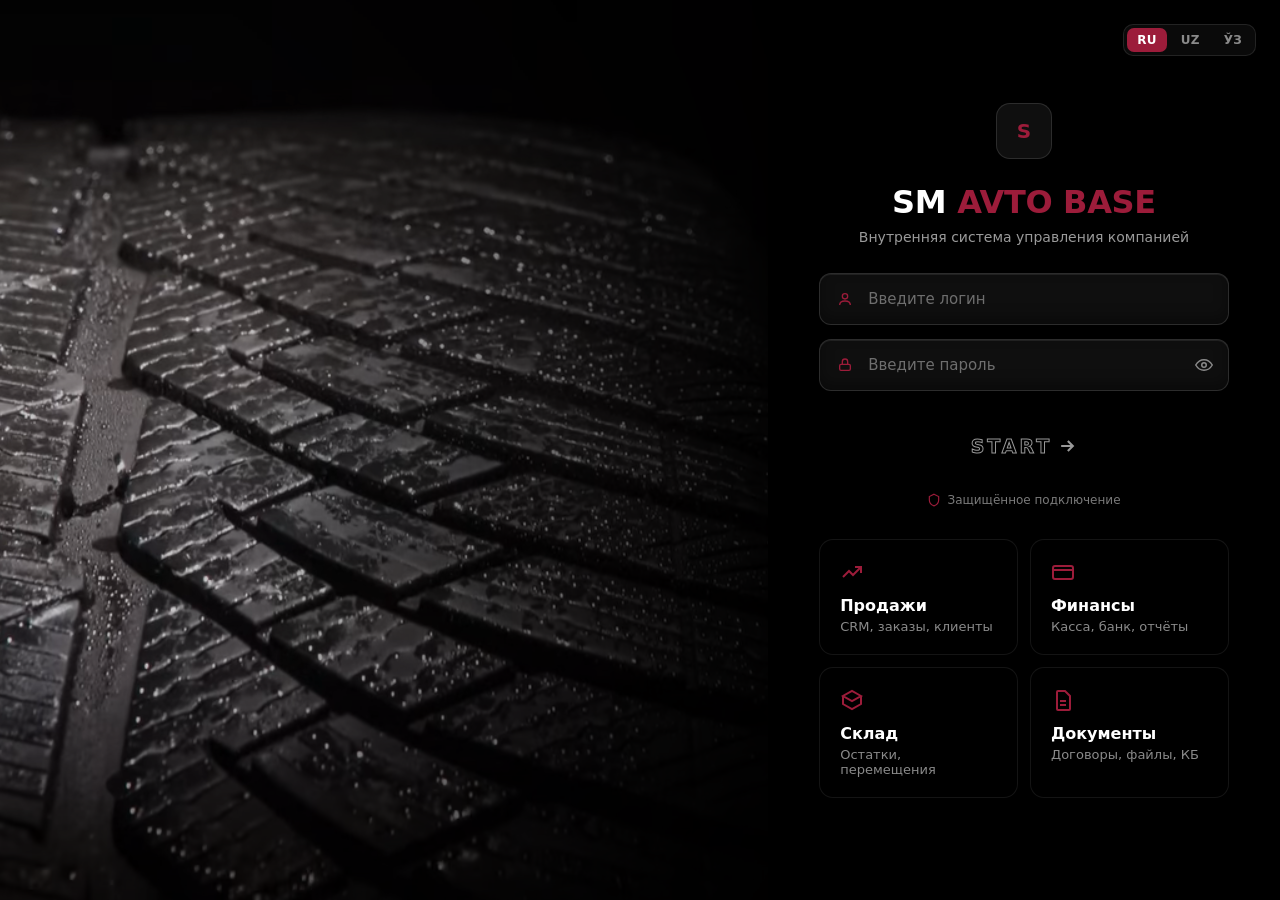
==== commit 91b7451c: "Плавная смена темы и журнал правки остатка - Свечение фона вынесено в отдельный неподвижный слой bod" ====
--- a/admin.html
+++ b/admin.html
@@ -17,22 +17,22 @@
     })();
   </script>
   <link rel="preload" href="assets/fonts/onest-cyr.woff2" as="font" type="font/woff2" crossorigin>
-  <link rel="stylesheet" href="assets/css/admin.css?v=4">
+  <link rel="stylesheet" href="assets/css/admin.css?v=5">
 </head>
 <body>
   <noscript>Для работы системы включите JavaScript.</noscript>
-  <script src="assets/js/core.js?v=4"></script>
-  <script src="assets/js/data.js?v=4"></script>
-  <script src="assets/js/ui.js?v=4"></script>
-  <script src="assets/js/lang-uz.js?v=4"></script>
-  <script src="assets/js/i18n-admin.js?v=4"></script>
-  <script src="assets/js/app.js?v=4"></script>
-  <script src="assets/js/pages/dashboard.js?v=4"></script>
-  <script src="assets/js/pages/sales.js?v=4"></script>
-  <script src="assets/js/pages/stock.js?v=4"></script>
-  <script src="assets/js/pages/money.js?v=4"></script>
-  <script src="assets/js/pages/docs.js?v=4"></script>
-  <script src="assets/js/pages/admin.js?v=4"></script>
+  <script src="assets/js/core.js?v=5"></script>
+  <script src="assets/js/data.js?v=5"></script>
+  <script src="assets/js/ui.js?v=5"></script>
+  <script src="assets/js/lang-uz.js?v=5"></script>
+  <script src="assets/js/i18n-admin.js?v=5"></script>
+  <script src="assets/js/app.js?v=5"></script>
+  <script src="assets/js/pages/dashboard.js?v=5"></script>
+  <script src="assets/js/pages/sales.js?v=5"></script>
+  <script src="assets/js/pages/stock.js?v=5"></script>
+  <script src="assets/js/pages/money.js?v=5"></script>
+  <script src="assets/js/pages/docs.js?v=5"></script>
+  <script src="assets/js/pages/admin.js?v=5"></script>
   <script>SM.boot();</script>
 </body>
 </html>
--- a/assets/css/admin.css
+++ b/assets/css/admin.css
@@ -80,13 +80,14 @@
 /* ---------- База ---------- */
 * { box-sizing: border-box; -webkit-tap-highlight-color: transparent; }
 html { -webkit-text-size-adjust: 100%; background: var(--bg); }
-body {
-  margin: 0; min-height: 100vh; font: 450 14px/1.5 var(--font); color: var(--text);
+body { margin: 0; min-height: 100vh; font: 450 14px/1.5 var(--font); color: var(--text); background: transparent; }
+/* свечение фона — отдельным неподвижным слоем: браузер держит его на видеокарте и не перерисовывает
+   весь экран на каждый кадр (с background-attachment: fixed смена темы и прокрутка дёргались) */
+body::before {
+  content: ''; position: fixed; inset: 0; z-index: -1; pointer-events: none; transform: translateZ(0);
   background:
     radial-gradient(900px 520px at 100% -8%, var(--bg-glow), transparent 62%),
-    radial-gradient(760px 520px at -10% 108%, var(--bg-glow-2), transparent 60%),
-    var(--bg);
-  background-attachment: fixed;
+    radial-gradient(760px 520px at -10% 108%, var(--bg-glow-2), transparent 60%);
 }
 h1, h2, h3, h4 { margin: 0; font-family: var(--display); font-weight: 700; letter-spacing: -.005em; line-height: 1.2; }
 h1 { font-size: 28px; } h2 { font-size: 19px; } h3 { font-size: 15.5px; font-weight: 700; } h4 { font-size: 14px; }
@@ -109,6 +110,9 @@
 .theme-fade, .theme-fade *, .theme-fade *::before, .theme-fade *::after { transition: background-color .6s ease, border-color .6s ease, color .45s ease, fill .45s ease, box-shadow .6s ease !important; }
 /* «волна» новой темы: старое состояние не анимируем — новое раскрывается кругом от кнопки */
 ::view-transition-old(root), ::view-transition-new(root) { animation: none; mix-blend-mode: normal; }
+/* пока идёт «волна», переходы цвета у кнопок, плиток и строк выключены: иначе сотни элементов
+   анимируют цвет внутри снимка страницы и круг раскрывается рывками */
+.theme-switching *, .theme-switching *::before, .theme-switching *::after { transition: none !important; }
 /* плавная смена языка: текст гаснет, меняется и проявляется (как на странице входа) */
 .lang-out #view, .lang-out .sb-nav, .lang-out .topbar .crumbs, .lang-out .bnav, .lang-out .drawer, .lang-out .modal { transition: opacity .22s ease, transform .22s ease, filter .22s ease; opacity: 0; transform: translateY(5px); filter: blur(2px); }
 .lang-in #view, .lang-in .sb-nav, .lang-in .topbar .crumbs, .lang-in .bnav { animation: langIn .3s var(--ease); }
@@ -740,7 +744,7 @@
 /* --- Телефон --- */
 @media (max-width: 720px) {
   :root { --topbar-h: 58px; }
-  body { font-size: 14.5px; background-attachment: scroll; }
+  body { font-size: 14.5px; }
   .app { padding-left: 0; }
   .sidebar { width: min(300px, 86vw); transform: translateX(-104%); transition: transform .32s var(--ease); }
   .sidebar .sb-fade { opacity: 1; visibility: visible; transition: none; }
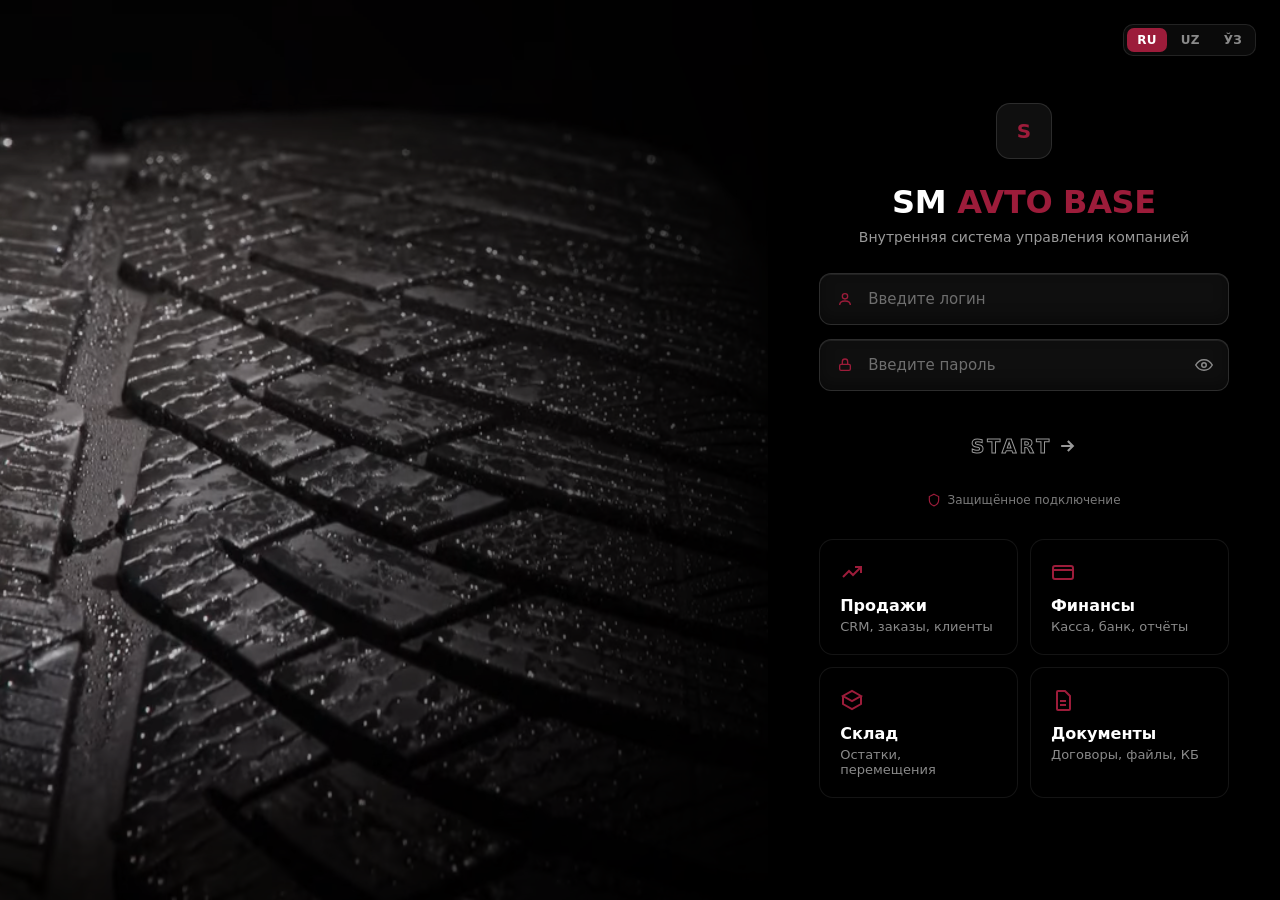
==== commit 30e894c7: "Доставка: канбан — карточку можно перетащить в другую колонку - Мышью карточка берётся сразу, пальце" ====
--- a/admin.html
+++ b/admin.html
@@ -17,22 +17,22 @@
     })();
   </script>
   <link rel="preload" href="assets/fonts/onest-cyr.woff2" as="font" type="font/woff2" crossorigin>
-  <link rel="stylesheet" href="assets/css/admin.css?v=5">
+  <link rel="stylesheet" href="assets/css/admin.css?v=6">
 </head>
 <body>
   <noscript>Для работы системы включите JavaScript.</noscript>
-  <script src="assets/js/core.js?v=5"></script>
-  <script src="assets/js/data.js?v=5"></script>
-  <script src="assets/js/ui.js?v=5"></script>
-  <script src="assets/js/lang-uz.js?v=5"></script>
-  <script src="assets/js/i18n-admin.js?v=5"></script>
-  <script src="assets/js/app.js?v=5"></script>
-  <script src="assets/js/pages/dashboard.js?v=5"></script>
-  <script src="assets/js/pages/sales.js?v=5"></script>
-  <script src="assets/js/pages/stock.js?v=5"></script>
-  <script src="assets/js/pages/money.js?v=5"></script>
-  <script src="assets/js/pages/docs.js?v=5"></script>
-  <script src="assets/js/pages/admin.js?v=5"></script>
+  <script src="assets/js/core.js?v=6"></script>
+  <script src="assets/js/data.js?v=6"></script>
+  <script src="assets/js/ui.js?v=6"></script>
+  <script src="assets/js/lang-uz.js?v=6"></script>
+  <script src="assets/js/i18n-admin.js?v=6"></script>
+  <script src="assets/js/app.js?v=6"></script>
+  <script src="assets/js/pages/dashboard.js?v=6"></script>
+  <script src="assets/js/pages/sales.js?v=6"></script>
+  <script src="assets/js/pages/stock.js?v=6"></script>
+  <script src="assets/js/pages/money.js?v=6"></script>
+  <script src="assets/js/pages/docs.js?v=6"></script>
+  <script src="assets/js/pages/admin.js?v=6"></script>
   <script>SM.boot();</script>
 </body>
 </html>
--- a/assets/css/admin.css
+++ b/assets/css/admin.css
@@ -508,6 +508,25 @@
 .ticket .t-sub { font-size: 12.5px; color: var(--text-2); margin-top: 3px; display: flex; gap: 6px; align-items: flex-start; }
 .ticket .t-sub svg { width: 14px; height: 14px; flex: none; margin-top: 2px; color: var(--text-3); }
 .ticket .t-foot { display: flex; align-items: center; gap: 6px; margin-top: 10px; flex-wrap: wrap; }
+/* канбан доставки: карточку можно перетащить в другую колонку */
+.board-hint { display: inline-flex; align-items: center; gap: 7px; font-size: 12.5px; font-weight: 600; color: var(--text-3); }
+.board-hint svg { width: 15px; height: 15px; flex: none; }
+.board-hint .h-touch { display: none; }
+@media (hover: none) { .board-hint .h-mouse { display: none; } .board-hint .h-touch { display: inline; } }
+.ticket.can-drag { cursor: grab; -webkit-user-select: none; user-select: none; -webkit-touch-callout: none; }
+.ticket.drag-src { opacity: .35; transform: none; border-style: dashed; box-shadow: none; }
+.ticket-ghost { position: fixed; left: 0; top: 0; z-index: 400; margin: 0; pointer-events: none; cursor: grabbing; opacity: .97; transition: none; will-change: transform;
+  border-color: rgba(var(--accent-rgb), .6); box-shadow: 0 20px 44px rgba(0, 0, 0, .32), 0 0 0 3px rgba(var(--accent-rgb), .18); }
+body.is-dragging, body.is-dragging * { cursor: grabbing !important; -webkit-user-select: none; user-select: none; }
+.board.dragging { scroll-snap-type: none; }
+.board.dragging .lane { transition: background-color .15s ease, border-color .15s ease, box-shadow .15s ease; }
+.lane > .lane-h { order: -1; }
+.lane.drop-ok { border-color: rgba(var(--accent-rgb), .6); background: var(--accent-50); box-shadow: inset 0 0 0 1px rgba(var(--accent-rgb), .35); }
+.lane.drop-no { border-color: var(--bad); background: var(--bad-bg); }
+.lane.drop-no::before { content: attr(data-why); padding: 8px 10px; border-radius: 10px; background: var(--panel); color: var(--bad); font-size: 12px; font-weight: 650; line-height: 1.35; }
+.ticket.landed { animation: ticketLand .55s var(--ease); }
+@keyframes ticketLand { from { transform: scale(.95); border-color: var(--accent-t); box-shadow: 0 0 0 4px rgba(var(--accent-rgb), .3); } }
+@media (prefers-reduced-motion: reduce) { .ticket.landed { animation: none; } }
 
 /* ---------- Пустые состояния и подсказки ---------- */
 .empty { display: flex; flex-direction: column; align-items: center; justify-content: center; text-align: center; gap: 6px; padding: 34px 16px; color: var(--text-3); font-size: 13px; font-weight: 500; }
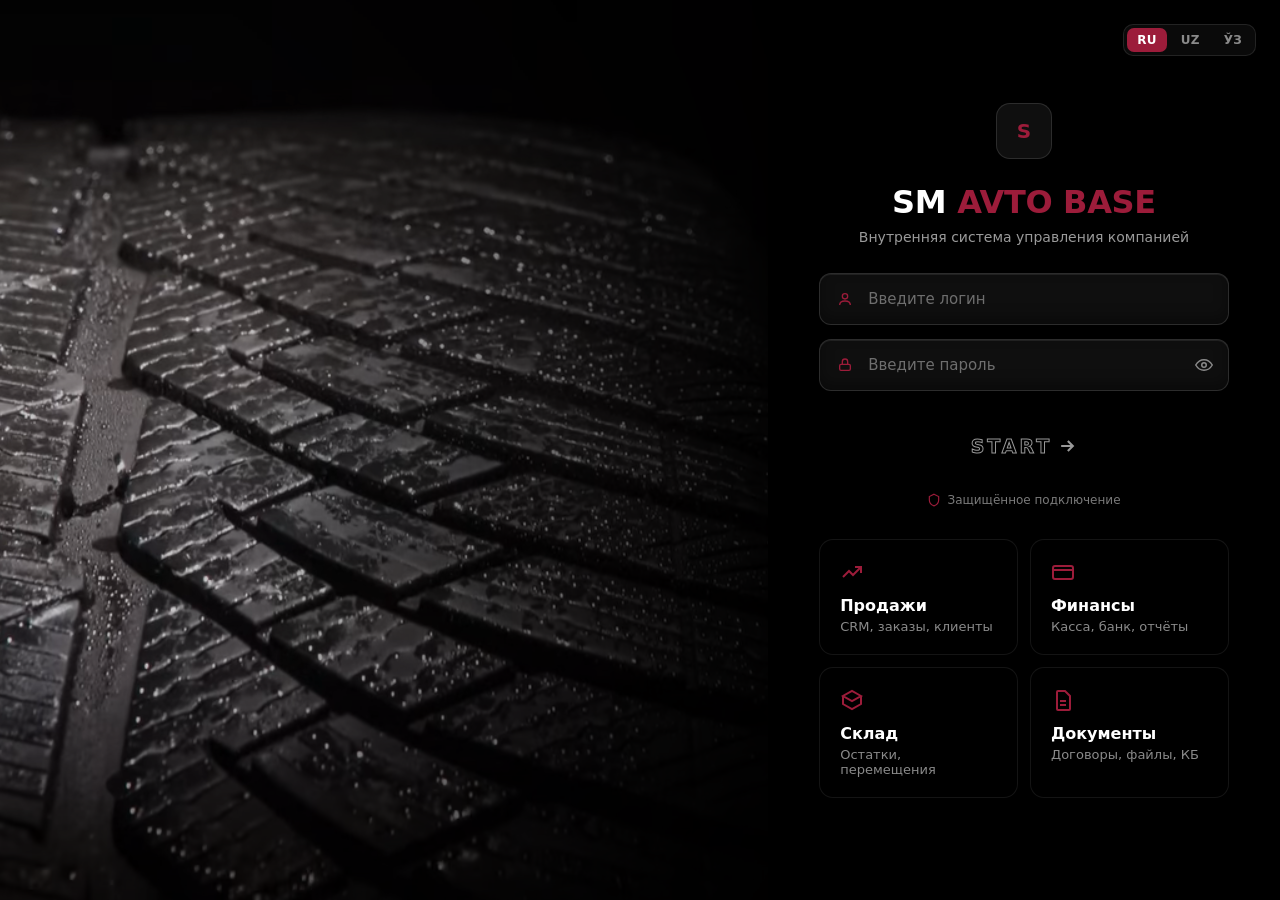
==== commit e355bfe5: "Перенос рабочей версии с mastershina.cloudplus.uz (сборка 2026-10-26.1) Интерфейс приведён к рабочей" ====
--- a/admin.html
+++ b/admin.html
@@ -4,6 +4,8 @@
   <meta charset="utf-8">
   <meta name="viewport" content="width=device-width, initial-scale=1, viewport-fit=cover">
   <meta name="theme-color" content="#0b0c0f">
+  <!-- версия сборки: html не кэшируется, поэтому плашка «обновите страницу» уходит после первого же обновления -->
+  <meta name="app-version" content="2026-10-26.1">
   <title>SM AVTO BASE</title>
   <link rel="icon" href="favicon.svg" type="image/svg+xml">
   <script>
@@ -17,22 +19,24 @@
     })();
   </script>
   <link rel="preload" href="assets/fonts/onest-cyr.woff2" as="font" type="font/woff2" crossorigin>
-  <link rel="stylesheet" href="assets/css/admin.css?v=6">
+  <link rel="stylesheet" href="assets/css/admin.css?v=34">
 </head>
 <body>
   <noscript>Для работы системы включите JavaScript.</noscript>
-  <script src="assets/js/core.js?v=6"></script>
-  <script src="assets/js/data.js?v=6"></script>
-  <script src="assets/js/ui.js?v=6"></script>
-  <script src="assets/js/lang-uz.js?v=6"></script>
-  <script src="assets/js/i18n-admin.js?v=6"></script>
-  <script src="assets/js/app.js?v=6"></script>
-  <script src="assets/js/pages/dashboard.js?v=6"></script>
-  <script src="assets/js/pages/sales.js?v=6"></script>
-  <script src="assets/js/pages/stock.js?v=6"></script>
-  <script src="assets/js/pages/money.js?v=6"></script>
-  <script src="assets/js/pages/docs.js?v=6"></script>
-  <script src="assets/js/pages/admin.js?v=6"></script>
+  <script src="assets/js/core.js?v=28"></script>
+  <script src="assets/js/data.js?v=20"></script>
+  <script src="assets/js/ui.js?v=19"></script>
+  <script src="assets/js/lang-uz.js?v=30"></script>
+  <script src="assets/js/i18n-admin.js?v=16"></script>
+  <script src="assets/js/datepicker.js?v=16"></script>
+  <script src="assets/js/app.js?v=22"></script>
+  <script src="assets/js/pages/dashboard.js?v=18"></script>
+  <script src="assets/js/pages/sales.js?v=33"></script>
+  <script src="assets/js/pages/stock.js?v=21"></script>
+  <script src="assets/js/pages/money.js?v=19"></script>
+  <script src="assets/js/pages/docs.js?v=20"></script>
+  <script src="assets/js/pages/contracts.js?v=3"></script>
+  <script src="assets/js/pages/admin.js?v=21"></script>
   <script>SM.boot();</script>
 </body>
 </html>
--- a/assets/css/admin.css
+++ b/assets/css/admin.css
@@ -125,7 +125,7 @@
 
 /* --- Сайдбар: свёрнут до иконок; при наведении выезжает поверх страницы --- */
 .sidebar {
-  position: fixed; left: 0; top: 0; bottom: 0; z-index: 90; width: var(--rail); overflow: hidden;
+  position: fixed; left: 0; top: 0; bottom: 0; z-index: 90; width: var(--rail); overflow: hidden; overflow: clip; /* clip: рельс не прокручивается вбок ни фокусом, ни скриптом */
   background: var(--sidebar); border-right: 1px solid var(--line);
   transition: width .28s var(--ease) .18s, box-shadow .28s ease .18s;
 }
@@ -203,6 +203,14 @@
 .menu-pop button small { display: block; color: var(--text-3); font-size: 12px; font-weight: 500; }
 .menu-pop button svg.ck { margin-left: auto; width: 16px; height: 16px; color: var(--accent-t); opacity: 0; flex: none; }
 .menu-pop button.on svg.ck { opacity: 1; }
+.period-dd { gap: 8px; }
+.period-dd .pd-chev { width: 16px; height: 16px; color: var(--text-3); margin-left: -2px; transition: transform .18s ease; }
+.period-dd[aria-expanded=true] .pd-chev { transform: rotate(180deg); }
+.period-pop { min-width: 250px; }
+.period-pop .pd-custom { display: grid; gap: 8px; margin-top: 4px; padding: 10px 6px 4px; border-top: 1px solid var(--line); }
+.period-pop .pd-custom[hidden] { display: none; }
+.period-pop .pd-custom label { display: grid; grid-template-columns: 26px 1fr; align-items: center; gap: 8px; color: var(--text-3); font-size: 13px; font-weight: 600; }
+.period-pop .pd-custom .btn { width: 100%; justify-content: center; }
 
 /* полоса перехода между разделами */
 #routebar { position: fixed; top: 0; left: 0; right: 0; height: 2px; z-index: 300; pointer-events: none; }
@@ -294,7 +302,34 @@
 .kpi.k-accent .k-label, .kpi.k-accent .k-foot, .kpi.k-accent .k-value small { color: rgba(255, 255, 255, .85); }
 .kpi.k-accent .k-label > svg { background: rgba(255, 255, 255, .18); color: #fff; }
 .kpi.k-accent .delta, .kpi.k-accent .badge { background: rgba(255, 255, 255, .2); color: #fff; }
+/* цветные надписи (ok-t и др.) на красном градиенте не читаются, особенно в светлой теме — здесь они белые */
+.kpi.k-accent :is(.ok-t, .warn-t, .bad-t, .info-t, .accent-t) { color: #fff; }
 .kpi.k-accent::after { background: repeating-linear-gradient(115deg, rgba(255, 255, 255, .5) 0 8px, transparent 8px 14px); }
+/* фон акцентной KPI: катится шина, дышит свет, изредка пробегает блик (слой под текстом) */
+.kpi.k-accent { isolation: isolate; }
+.k-fx { position: absolute; inset: 0; z-index: -1; border-radius: inherit; overflow: hidden; pointer-events: none; }
+.k-fx .k-glow { position: absolute; inset: -60%; background:
+  radial-gradient(closest-side at 32% 38%, rgba(255, 128, 160, .42), transparent 70%),
+  radial-gradient(closest-side at 70% 64%, rgba(70, 6, 24, .55), transparent 72%);
+  animation: kfx-drift 14s ease-in-out infinite alternate; }
+/* протектор — шашки по кругу */
+.k-fx .k-tire, .k-fx::before { position: absolute; right: -78px; bottom: -118px; width: 250px; aspect-ratio: 1; border-radius: 50%; opacity: .5; animation: kfx-roll 40s linear infinite; }
+.k-fx .k-tire { background: repeating-conic-gradient(rgba(255, 255, 255, .34) 0 5deg, transparent 5deg 11.25deg);
+  -webkit-mask: radial-gradient(closest-side, transparent 81%, #000 82% 99%, transparent 100%);
+          mask: radial-gradient(closest-side, transparent 81%, #000 82% 99%, transparent 100%); }
+/* обод и ступица со спицами — вращаются вместе с протектором */
+.k-fx::before { content: '';
+  background:
+    radial-gradient(closest-side, transparent 22%, rgba(255, 255, 255, .3) 23% 25%, transparent 26% 64%, rgba(255, 255, 255, .26) 65% 67%, transparent 68%),
+    repeating-conic-gradient(from 6deg, rgba(255, 255, 255, .2) 0 6deg, transparent 6deg 72deg);
+  -webkit-mask: radial-gradient(closest-side, #000 67%, transparent 68%);
+          mask: radial-gradient(closest-side, #000 67%, transparent 68%); }
+/* блик раз в 9 с */
+.k-fx::after { content: ''; position: absolute; inset: -20% -60%; background: linear-gradient(105deg, transparent 42%, rgba(255, 255, 255, .2) 50%, transparent 58%);
+  transform: translateX(-70%); animation: kfx-sheen 9s ease-in-out 2s infinite; }
+@keyframes kfx-roll { to { transform: rotate(-360deg); } }
+@keyframes kfx-drift { 0% { transform: translate(-6%, -4%) rotate(0deg); } 100% { transform: translate(8%, 6%) rotate(25deg); } }
+@keyframes kfx-sheen { 0% { transform: translateX(-70%); } 14%, 100% { transform: translateX(70%); } }
 .delta { font-weight: 800; font-size: 12px; padding: 1px 7px; border-radius: 999px; }
 .delta.up { color: var(--ok); background: var(--ok-bg); } .delta.down { color: var(--bad); background: var(--bad-bg); } .delta.flat { color: var(--text-3); background: var(--slate-bg); }
 
@@ -376,6 +411,13 @@
 .input-suffix { position: relative; }
 .input-suffix > .input { padding-right: 52px; }
 .input-suffix > em { position: absolute; right: 12px; top: 50%; transform: translateY(-50%); font-style: normal; font-size: 12.5px; font-weight: 700; color: var(--text-3); pointer-events: none; }
+.input-act { position: relative; }
+.input-act > .input { padding-right: 46px; }
+.input-act > .btn { position: absolute; right: 4px; top: 50%; transform: translateY(-50%); }
+.creds { display: grid; gap: 10px; }
+.creds > div { display: flex; align-items: center; justify-content: space-between; gap: 12px; padding: 12px 14px; border: 1px solid var(--line-2); border-radius: 12px; background: var(--panel-2); }
+.creds span { font-size: 12.5px; font-weight: 650; color: var(--text-2); }
+.creds b { font-size: 16px; letter-spacing: .02em; user-select: all; word-break: break-all; text-align: right; }
 .switch { display: inline-flex; align-items: center; gap: 10px; cursor: pointer; font-weight: 600; font-size: 13.5px; user-select: none; }
 .switch input { position: absolute; opacity: 0; pointer-events: none; }
 .switch i { width: 42px; height: 24px; border-radius: 12px; background: var(--panel-3); border: 1px solid var(--line-2); position: relative; flex: none; transition: background .2s ease, border-color .2s ease; }
@@ -425,6 +467,56 @@
 .chip.accent { color: var(--accent-t); background: var(--accent-50); border-color: rgba(var(--accent-rgb), .25); }
 .chip.site { color: var(--info); background: var(--info-bg); border-color: transparent; }
 .chip.code { font-family: var(--mono); font-size: 11px; }
+/* поле файлов (UI.fileField): кнопка и выбранные файлы чипами */
+.file-pick { display: flex; flex-wrap: wrap; align-items: center; gap: 8px; min-height: 44px; }
+.file-chips { display: contents; }
+.file-pick .chip { height: 30px; max-width: 100%; padding: 0 4px 0 9px; font-size: 12.5px; }
+.file-pick .chip .fc-n { overflow: hidden; text-overflow: ellipsis; min-width: 0; }
+.fc-x { display: grid; place-items: center; width: 22px; height: 22px; border: 0; border-radius: 6px; background: none; color: var(--text-3); cursor: pointer; flex: none; }
+.fc-x:hover { background: var(--panel-3); color: var(--text); } .fc-x svg { width: 13px; height: 13px; }
+/* значок направления: приход — зелёная стрелка вверх, расход — красная вниз */
+.dir-ic { display: inline-grid; place-items: center; width: 30px; height: 30px; border-radius: 9px; flex: none; vertical-align: middle; }
+.dir-ic svg { width: 16px; height: 16px; stroke-width: 2.4; }
+.dir-ic.in { background: var(--ok-bg); color: var(--ok); } .dir-ic.out { background: var(--bad-bg); color: var(--bad); }
+.dir-cell { display: flex; align-items: center; gap: 12px; } .dir-cell > div { min-width: 0; }
+.rc-goods { display: block; font-size: 13px; color: var(--text-2); font-weight: 550; line-height: 1.45; }
+.rc-goods .muted { font-weight: 600; }
+/* пример файла для импорта — как лист Excel */
+.xl-cap { font-size: 13.5px; color: var(--text-2); font-weight: 550; margin-bottom: 8px; }
+.xl-sample { overflow-x: auto; border: 1px solid var(--line-2); border-radius: 12px; background: var(--panel); -webkit-overflow-scrolling: touch; }
+.xl-sample table { border-collapse: collapse; font-size: 12.5px; white-space: nowrap; min-width: 100%; }
+.xl-sample th, .xl-sample td { border: 1px solid var(--line); padding: 7px 10px; text-align: left; }
+.xl-sample tr > :first-child { width: 34px; padding: 7px 6px; text-align: center; color: var(--text-3); background: var(--panel-2); font-weight: 600; position: sticky; left: 0; z-index: 1; }
+.xl-sample .xl-l th { background: var(--panel-2); color: var(--text-3); font-weight: 600; text-align: center; }
+.xl-sample .xl-h th:not(:first-child) { background: #1d6f42; color: #fff; font-weight: 700; border-color: #2b8a55; }
+.xl-sample .xl-h .req { color: #ffd84d; }
+.xl-sample td { color: var(--text); }
+.xl-notes { margin: 10px 0 0 18px; font-size: 13px; color: var(--text-2); line-height: 1.55; }
+.xl-notes b { color: var(--text); }
+.c1-ways { display: grid; grid-template-columns: 1fr 1fr; gap: 10px; }
+.c1-way { display: flex; align-items: center; gap: 12px; padding: 14px 16px; border: 1.5px solid var(--line); border-radius: 15px; background: var(--panel); color: var(--text); font: inherit; text-align: left; cursor: pointer; }
+.c1-way > svg { width: 22px; height: 22px; flex: none; color: var(--text-3); }
+.c1-way b { display: block; font-size: 14px; }
+.c1-way small { display: block; margin-top: 2px; font-size: 12.5px; color: var(--text-3); }
+.c1-way:hover { border-color: var(--line-2); }
+.c1-way.on { border-color: var(--accent); background: var(--accent-50); }
+.c1-way.on > svg { color: var(--accent-t); }
+.c1-steps { margin: 0 0 14px 20px; font-size: 13.5px; line-height: 1.6; color: var(--text-2); }
+.c1-steps b { color: var(--text); }
+.c1-xml { margin: 0; padding: 12px 14px; max-height: 210px; overflow: auto; border-radius: 12px; border: 1px solid var(--line); background: var(--panel-2); font: 12px/1.5 var(--mono, ui-monospace, monospace); color: var(--text-2); white-space: pre; }
+.c1-ptype { max-width: 320px; }
+.c1-map { display: grid; grid-template-columns: repeat(auto-fill, minmax(320px, 1fr)); gap: 8px; margin-top: 8px; }
+.c1-map-r { display: flex; align-items: center; gap: 10px; padding: 8px 10px; border: 1px solid var(--line); border-radius: 12px; background: var(--panel); min-width: 0; }
+.c1-map-r > svg { width: 16px; height: 16px; flex: none; color: var(--text-3); }
+.c1-map-r .select { width: 180px; flex: none; }
+.c1-map-r.miss { border-color: var(--warn); background: var(--warn-bg); }
+@media (max-width: 640px) {
+  .c1-ways { grid-template-columns: 1fr; }
+  .c1-map { grid-template-columns: 1fr; }
+  .c1-map-r { flex-wrap: wrap; }
+  .c1-map-r > svg { display: none; }
+  .c1-map-r .select { width: 100%; }
+}
 .avatar { width: 36px; height: 36px; flex: none; border-radius: 12px; display: grid; place-items: center; font: 700 13px/1 var(--display); color: #fff; text-transform: uppercase; box-shadow: inset 0 1px 0 rgba(255, 255, 255, .22); }
 .avatar.sm { width: 28px; height: 28px; border-radius: 9px; font-size: 11px; }
 .avatar.lg { width: 48px; height: 48px; border-radius: 15px; font-size: 17px; }
@@ -472,11 +564,27 @@
 .dl { display: grid; grid-template-columns: minmax(120px, 38%) minmax(0, 1fr); gap: 9px 16px; margin: 0; font-size: 13.5px; }
 .dl dt { color: var(--text-3); font-weight: 600; }
 .dl dd { margin: 0; font-weight: 650; min-width: 0; overflow-wrap: anywhere; }
+/* строка с карандашом справа (карточка доставки, «Вид») */
+.dl dd.dd-edit { display: flex; align-items: center; justify-content: space-between; gap: 8px; }
+.dl dd.dd-edit > .btn-icon { flex: none; margin: -6px 0; }
 .totals { display: grid; gap: 6px; font-size: 14px; }
 .totals .row { justify-content: space-between; flex-wrap: nowrap; }
 .totals .row span { color: var(--text-3); font-weight: 600; }
 .totals .grand { padding-top: 10px; margin-top: 4px; border-top: 1px solid var(--line-2); font-size: 18px; }
 .totals .grand b { font: 700 22px var(--display); }
+.sale-sum { padding: 12px 14px; border: 1px solid var(--line); border-radius: 14px; background: var(--panel-2); }
+.sale-sum-k { display: grid; grid-template-columns: repeat(3, minmax(0, 1fr)); gap: 12px; }
+.sale-sum-k > div { display: grid; gap: 2px; min-width: 0; }
+.sale-sum-k span { color: var(--text-3); font-size: 12.5px; font-weight: 600; }
+.sale-sum-k b { font: 700 19px var(--display); overflow-wrap: anywhere; }
+.sale-sum .row { font-size: 13px; }
+.sale-sum-k + .row { padding-top: 8px; border-top: 1px solid var(--line); }
+.sale-docs { gap: 8px; }
+@media (max-width: 720px) { .sale-sum-k { gap: 8px; } .sale-sum-k b { font-size: 15px; } }
+.dl-2 { gap: 6px 14px; }
+@media (min-width: 900px) { .dl-2 { grid-template-columns: max-content minmax(0, 1fr) max-content minmax(0, 1fr); } }
+.empty > p { margin: 0 0 8px; }
+.empty .btn svg { width: 18px; height: 18px; padding: 0; border: 0; background: none; margin: 0; color: inherit; border-radius: 0; }
 .timeline { list-style: none; margin: 0; padding: 0 0 0 4px; }
 .timeline li { position: relative; padding: 0 0 16px 24px; font-size: 13px; }
 .timeline li::before { content: ''; position: absolute; left: 4px; top: 5px; width: 10px; height: 10px; border-radius: 3px; transform: rotate(45deg); background: var(--panel-3); border: 2px solid var(--line-3); box-sizing: border-box; }
@@ -497,7 +605,7 @@
 @keyframes grow { from { transform: scaleX(.15); } to { transform: scaleX(1); } }
 
 /* ---------- Доска доставки ---------- */
-.board { display: grid; grid-auto-flow: column; grid-auto-columns: minmax(260px, 1fr); gap: 14px; overflow-x: auto; padding-bottom: 8px; }
+.board { display: grid; grid-auto-flow: column; grid-auto-columns: minmax(190px, 1fr); gap: 14px; overflow-x: auto; padding-bottom: 8px; }
 .lane { background: var(--panel-2); border: 1px solid var(--line); border-radius: 18px; padding: 12px; min-height: 240px; display: flex; flex-direction: column; gap: 10px; }
 .lane-h { display: flex; align-items: center; gap: 8px; font-weight: 700; font-size: 13px; padding: 2px 4px 4px; }
 .lane-h .pill { margin-left: auto; }
@@ -508,6 +616,14 @@
 .ticket .t-sub { font-size: 12.5px; color: var(--text-2); margin-top: 3px; display: flex; gap: 6px; align-items: flex-start; }
 .ticket .t-sub svg { width: 14px; height: 14px; flex: none; margin-top: 2px; color: var(--text-3); }
 .ticket .t-foot { display: flex; align-items: center; gap: 6px; margin-top: 10px; flex-wrap: wrap; }
+/* шаг заявки кнопками «←»/«→» (и «Вернуть» у отменённой); на касание — 40px */
+.ticket .t-steps { display: flex; align-items: center; gap: 8px; margin-top: 10px; padding-top: 8px; border-top: 1px dashed var(--line); }
+.t-step { display: inline-flex; align-items: center; justify-content: center; gap: 6px; min-width: 34px; height: 30px; padding: 0 8px; border-radius: 9px; border: 1px solid var(--line); background: var(--panel-2); color: var(--text-2); font: inherit; font-size: 12.5px; font-weight: 650; cursor: pointer; transition: background-color .15s ease, border-color .15s ease, color .15s ease; }
+.t-step svg { width: 16px; height: 16px; flex: none; }
+.t-step.next { margin-left: auto; }
+.t-step:hover { border-color: rgba(var(--accent-rgb), .55); color: var(--accent-t); background: var(--accent-50); }
+.t-step:focus-visible { outline: 2px solid var(--accent-t); outline-offset: 2px; }
+@media (pointer: coarse), (max-width: 720px) { .t-step { min-width: 44px; height: 40px; padding: 0 12px; border-radius: 11px; } }
 /* канбан доставки: карточку можно перетащить в другую колонку */
 .board-hint { display: inline-flex; align-items: center; gap: 7px; font-size: 12.5px; font-weight: 600; color: var(--text-3); }
 .board-hint svg { width: 15px; height: 15px; flex: none; }
@@ -515,7 +631,7 @@
 @media (hover: none) { .board-hint .h-mouse { display: none; } .board-hint .h-touch { display: inline; } }
 .ticket.can-drag { cursor: grab; -webkit-user-select: none; user-select: none; -webkit-touch-callout: none; }
 .ticket.drag-src { opacity: .35; transform: none; border-style: dashed; box-shadow: none; }
-.ticket-ghost { position: fixed; left: 0; top: 0; z-index: 400; margin: 0; pointer-events: none; cursor: grabbing; opacity: .97; transition: none; will-change: transform;
+.ticket-ghost { position: fixed; left: 0; top: 0; z-index: 400; margin: 0; pointer-events: none; cursor: grabbing; opacity: .97; animation: none !important; transition: none !important; will-change: transform;
   border-color: rgba(var(--accent-rgb), .6); box-shadow: 0 20px 44px rgba(0, 0, 0, .32), 0 0 0 3px rgba(var(--accent-rgb), .18); }
 body.is-dragging, body.is-dragging * { cursor: grabbing !important; -webkit-user-select: none; user-select: none; }
 .board.dragging { scroll-snap-type: none; }
@@ -551,6 +667,7 @@
 .toast.info .t-ic { background: var(--info-bg); color: var(--info); } .toast.load .t-ic { background: var(--accent-50); color: var(--accent-t); }
 .toast.load .t-ic svg { animation: spin 1s linear infinite; }
 .toast .grow { min-width: 0; }
+.toast .t-link { cursor: pointer; }
 .toast b { display: block; font-size: 13.5px; font-weight: 700; margin-top: 1px; }
 .toast small { display: block; color: var(--text-3); font-size: 12.5px; font-weight: 500; margin-top: 2px; overflow-wrap: anywhere; }
 .toast .t-x { position: absolute; right: 8px; top: 8px; width: 26px; height: 26px; border: 0; border-radius: 8px; background: none; color: var(--text-3); cursor: pointer; display: grid; place-items: center; padding: 0; }
@@ -636,6 +753,8 @@
 /* ---------- Подбор товара и строки документа ---------- */
 .picker { position: relative; }
 .picker-menu { position: absolute; left: 0; right: 0; top: calc(100% + 6px); z-index: 30; max-height: 340px; overflow-y: auto; padding: 6px; background: var(--pop); border: 1px solid var(--line-2); border-radius: 16px; box-shadow: var(--sh-lg); animation: popIn .15s var(--ease); }
+.picker-menu.picker-inline { position: static; max-height: min(360px, 55vh); box-shadow: none; animation: none; }
+.picker-inline .picker-opt { padding: 7px 10px; }
 .picker-opt { display: flex; align-items: center; gap: 10px; padding: 9px 10px; border-radius: 11px; cursor: pointer; }
 .picker-opt:hover, .picker-opt.act { background: var(--hover); }
 .picker-opt .grow b { display: block; font-size: 13.5px; }
@@ -648,6 +767,8 @@
 .line .ln-name small { display: block; font-size: 12px; color: var(--text-3); }
 .line .ln-sum { text-align: right; font-weight: 800; font-variant-numeric: tabular-nums; }
 .line .ln-avail { font-size: 11.5px; font-weight: 700; }
+/* подписи полей строки — только на телефоне, где шапки таблицы нет */
+.line .ln-cap { display: none; }
 .line-head { display: grid; grid-template-columns: minmax(0, 1fr) 84px 140px 80px 124px 34px; gap: 8px; padding: 0 10px; font-size: 11px; font-weight: 700; letter-spacing: .06em; text-transform: uppercase; color: var(--text-4); }
 .line-head .r { text-align: right; }
 .pay-row { display: grid; grid-template-columns: minmax(0, 1fr) auto 32px; gap: 6px 8px; align-items: center; padding: 10px; border-radius: 13px; background: var(--panel-2); border: 1px solid var(--line); animation: popIn .25s var(--ease); }
@@ -658,6 +779,8 @@
 .thumb svg { width: 23px; height: 23px; }
 .thumb.lg { width: 96px; height: 96px; border-radius: 22px; }
 .thumb.lg svg { width: 50px; height: 50px; }
+.thumb.photo { background: #eef0f3; }
+.thumb.photo img { width: 100%; height: 100%; object-fit: cover; display: block; }
 .thumb.tire { color: var(--accent-t); background: var(--accent-50); border-color: rgba(var(--accent-rgb), .2); }
 .attrs { display: flex; flex-wrap: wrap; gap: 6px; }
 .stock-cell { font-weight: 800; font-variant-numeric: tabular-nums; }
@@ -689,6 +812,8 @@
 .chart .c-dot { fill: var(--chart-dot); }
 @keyframes draw { to { stroke-dashoffset: 0; } }
 .k-spark path:last-child { stroke-dasharray: 300; stroke-dashoffset: 300; animation: draw 1.4s var(--ease) .2s forwards; }
+.k-spark.morph path:last-child { stroke-dasharray: none; stroke-dashoffset: 0; animation: none; }
+@media (prefers-reduced-motion: reduce) { .k-spark path:last-child { stroke-dasharray: none; stroke-dashoffset: 0; animation: none; } }
 .donut { display: block; }
 .donut .d-v { fill: var(--text); font: 700 17px var(--display); }
 .donut .d-l { fill: var(--text-3); font: 600 11px var(--font); }
@@ -786,6 +911,11 @@
   /* на телефоне все кнопки раздела видны сразу: переносятся и делят ширину */
   .page-head .ph-actions { width: 100%; flex-wrap: wrap; }
   .page-head .ph-actions .btn { flex: 1 1 auto; min-width: calc(50% - 4px); }
+  .page-head .ph-actions:has(.period-dd) { flex-wrap: nowrap; }
+  .page-head .ph-actions .period-dd { flex: 0 1 auto; min-width: 0; padding: 0 12px; }
+  .page-head .ph-actions .period-dd ~ .btn { min-width: 0; }
+  .period-dd > svg:first-child { display: none; }
+  .period-dd .pd-l { min-width: 0; overflow: hidden; text-overflow: ellipsis; }
   .g-2, .g-4, .g-5, .form-grid, .form-grid.g3 { grid-template-columns: minmax(0, 1fr); }
   .g-4.keep-2, .g-5.keep-2, .g-3.keep-2 { grid-template-columns: repeat(2, minmax(0, 1fr)); gap: 10px; }
   .g-4.keep-2 > :last-child:nth-child(odd), .g-5.keep-2 > :last-child:nth-child(odd), .g-3.keep-2 > :last-child:nth-child(odd) { grid-column: span 2; }
@@ -797,6 +927,8 @@
   .kpi .k-value { font-size: 20px; }
   .kpi .k-spark { display: none; }
   .kpi.has-spark .k-foot { padding-right: 0; }
+  .kpi.acc-tile .k-spark { display: block; }
+  .kpi.acc-tile.has-spark .k-foot { padding-right: 90px; }
   .card-h { padding: 14px 14px 0; }
   .card-b { padding: 14px; }
   .card-f { padding: 12px 14px; }
@@ -822,6 +954,9 @@
   .line { grid-template-columns: minmax(0, 1fr) minmax(0, 1fr); }
   .line .ln-name { grid-column: 1 / -1; }
   .line .ln-sum { text-align: left; }
+  .line .ln-cap { display: block; margin-bottom: 4px; font-size: 11.5px; font-weight: 650; color: var(--text-3); }
+  .line .ln-sum { align-self: start; }
+  .line .ln-sum [data-sum] { display: flex; align-items: center; min-height: 42px; }
   .perm-row { flex-wrap: wrap; }
   .perm-row .lv { width: 100%; overflow-x: auto; }
   .perm-row .lv button { flex: 1; }
@@ -862,13 +997,18 @@
   .table.stackable td:empty, .table.stackable td[data-label=""]::before { display: none; }
   .table.stackable td.td-act { justify-content: flex-start; padding-top: 8px; width: 100%; }
   .table.stackable td.td-act::before { display: none; }
+  /* договор в «Документах»: «Открыть» и «Отправить в Didox» — крупно и раздельно, «Открыть» слева, чтобы не нажать отправку случайно */
+  .table.stackable td.doc-act { display: grid; grid-auto-flow: column; grid-auto-columns: minmax(0, 1fr); gap: 12px; padding-top: 10px; }
+  .table.stackable td.doc-act::before { display: none; }
+  .table.stackable td.doc-act .btn { height: 44px; justify-content: center; }
+  .table.stackable td.doc-act [data-ctr-open] { order: -1; border: 1px solid var(--line-2); background: var(--panel); }
   .table.stackable tr.click:hover td:first-child { box-shadow: none; }
   .table.stackable tfoot tr { background: var(--panel-2); }
   .table.stackable tfoot td { background: none; border: 0; }
   .table.no-stack { min-width: 560px; }
   .table-wrap:has(.no-stack) { overflow-x: auto; }
   /* нижняя навигация */
-  .bnav { display: grid; grid-template-columns: repeat(5, minmax(0, 1fr)); position: fixed; left: 0; right: 0; bottom: 0; z-index: 80;
+  .bnav { display: grid; grid-template-columns: repeat(var(--n, 5), minmax(0, 1fr)); position: fixed; left: 0; right: 0; bottom: 0; z-index: 80;
     padding: 6px 6px calc(6px + env(safe-area-inset-bottom)); background: var(--sidebar); border-top: 1px solid var(--line-2); box-shadow: 0 -10px 30px rgba(0, 0, 0, .18); }
   .bnav a, .bnav button { position: relative; display: flex; flex-direction: column; align-items: center; justify-content: center; gap: 3px; height: 54px; border: 0; background: none; border-radius: 14px;
     color: var(--text-3); font: 650 10.5px/1.1 var(--font); text-decoration: none !important; cursor: pointer; min-width: 0; padding: 0 2px; }
@@ -891,3 +1031,96 @@
   .app { padding: 0; }
   .card { border-color: #ccc; background: #fff; box-shadow: none; }
 }
+
+/* ===== Поле даты и календарь (assets/js/datepicker.js) ===== */
+.dp-src { display: none !important; }
+.dp-wrap { position: relative; display: inline-flex; align-items: center; vertical-align: middle; min-width: 0; }
+.dp-wrap.dp-block { display: flex; width: 100%; }
+.dp-wrap .dp-input { width: 100%; padding-right: 42px; cursor: pointer; font-variant-numeric: tabular-nums; letter-spacing: .01em; }
+.dp-wrap .dp-input:disabled { cursor: not-allowed; }
+.dp-wrap .dp-input.dp-ro { cursor: default; }
+.dp-wrap .dp-input[readonly]:not(.dp-ro):not(:disabled) { color: var(--text); background: var(--field); }
+.dp-wrap.dp-on .dp-input { border-color: var(--accent); box-shadow: 0 0 0 3px rgba(var(--accent-rgb), .22); }
+.dp-ic { position: absolute; right: 5px; top: 50%; transform: translateY(-50%); width: 32px; height: 32px; display: grid; place-items: center; border: 0; border-radius: 9px; background: none; color: var(--text-3); cursor: pointer; transition: color .15s, background .15s; }
+.dp-ic svg { width: 18px; height: 18px; }
+.dp-ic:hover, .dp-on .dp-ic { color: var(--accent-t); background: var(--accent-50); }
+.input-sm + .dp-ic, .dp-wrap .input-sm ~ .dp-ic { width: 28px; height: 28px; right: 4px; }
+.dp-wrap .input-sm.dp-input { padding-right: 36px; }
+.dp-input:disabled ~ .dp-ic, .dp-input.dp-ro ~ .dp-ic { opacity: .45; pointer-events: none; }
+.dp-pop { position: fixed; z-index: 475; width: 300px; padding: 12px; border-radius: 18px; background: var(--pop); border: 1px solid var(--line-2); box-shadow: var(--sh-lg); animation: popIn .16s var(--ease); font: 600 13.5px/1 var(--font); color: var(--text); user-select: none; -webkit-user-select: none; }
+.dp-pop.up { animation-name: dpUp; }
+@keyframes dpUp { from { opacity: 0; transform: translateY(-6px) scale(.98); } }
+.dp-head { display: flex; align-items: center; gap: 6px; margin-bottom: 10px; }
+.dp-title { flex: 1; display: inline-flex; align-items: center; justify-content: center; gap: 6px; height: 36px; border: 0; border-radius: 10px; background: none; color: var(--text); font: 750 15px/1 var(--display); cursor: pointer; letter-spacing: .01em; }
+.dp-title svg { width: 14px; height: 14px; color: var(--text-3); }
+.dp-title:hover:not(:disabled) { background: var(--hover); }
+.dp-title:disabled { cursor: default; color: var(--text); }
+.dp-nav { width: 36px; height: 36px; flex: none; display: grid; place-items: center; border: 1px solid var(--line); border-radius: 10px; background: var(--panel-2); color: var(--text-2); cursor: pointer; transition: border-color .15s, color .15s; }
+.dp-nav svg { width: 16px; height: 16px; }
+.dp-nav:hover { border-color: rgba(var(--accent-rgb), .5); color: var(--accent-t); }
+.dp-wd, .dp-days { display: grid; grid-template-columns: repeat(7, 1fr); gap: 2px; }
+.dp-wd span { text-align: center; font-size: 11.5px; font-weight: 700; color: var(--text-3); padding: 4px 0 6px; text-transform: uppercase; letter-spacing: .03em; }
+.dp-wd span.we { color: var(--accent-t); opacity: .8; }
+.dp-d { position: relative; height: 36px; border: 0; border-radius: 10px; background: none; color: var(--text); font: 600 13.5px/1 var(--font); font-variant-numeric: tabular-nums; cursor: pointer; transition: background .12s, color .12s; }
+.dp-d:hover:not(:disabled):not(.sel) { background: var(--hover); }
+.dp-d.out { color: var(--text-4); }
+.dp-d.today { color: var(--accent-t); font-weight: 800; box-shadow: inset 0 0 0 1px rgba(var(--accent-rgb), .55); }
+.dp-d.foc:not(.sel) { background: var(--accent-50); }
+.dp-d.sel { background: var(--grad); color: #fff; font-weight: 800; box-shadow: 0 6px 16px rgba(var(--accent-rgb), .4); }
+.dp-d:disabled { color: var(--text-4); opacity: .4; cursor: not-allowed; text-decoration: line-through; }
+.dp-grid { display: grid; grid-template-columns: repeat(3, 1fr); gap: 6px; padding: 2px 0; }
+.dp-grid button { height: 46px; border: 1px solid var(--line); border-radius: 12px; background: var(--panel-2); color: var(--text); font: 650 13.5px/1 var(--font); cursor: pointer; text-transform: capitalize; transition: border-color .12s, background .12s; }
+.dp-grid button:hover:not(:disabled):not(.sel) { border-color: rgba(var(--accent-rgb), .5); }
+.dp-grid button.today { color: var(--accent-t); }
+.dp-grid button.sel { background: var(--grad); border-color: transparent; color: #fff; }
+.dp-grid button:disabled { opacity: .4; cursor: not-allowed; }
+.dp-foot { display: flex; justify-content: space-between; gap: 8px; margin-top: 10px; padding-top: 10px; border-top: 1px solid var(--line); }
+.dp-btn { height: 34px; padding: 0 12px; border: 0; border-radius: 10px; background: none; color: var(--text-2); font: 700 13px/1 var(--font); cursor: pointer; }
+.dp-btn:hover { background: var(--hover); color: var(--text); }
+.dp-btn-a { color: var(--accent-t); background: var(--accent-50); }
+.dp-btn-a:hover { color: var(--accent-t); background: rgba(var(--accent-rgb), .28); }
+.dp-btn:disabled { opacity: .4; cursor: not-allowed; }
+.dp-ov { position: fixed; inset: 0; z-index: 474; background: var(--overlay); animation: fadeIn .2s ease; }
+.dp-grip { display: block; width: 40px; height: 4px; border-radius: 4px; background: var(--line-3); margin: 0 auto 12px; }
+.dp-pop.dp-sheet { left: 0; right: 0; bottom: 0; top: auto; width: auto; border-radius: 24px 24px 0 0; padding: 10px 14px calc(14px + env(safe-area-inset-bottom)); animation: sheetIn .28s var(--ease); }
+.dp-sheet .dp-d { height: 46px; font-size: 15px; border-radius: 12px; }
+.dp-sheet .dp-title { font-size: 17px; height: 42px; }
+.dp-sheet .dp-nav { width: 42px; height: 42px; }
+.dp-sheet .dp-grid button { height: 54px; font-size: 15px; }
+.dp-sheet .dp-btn { height: 44px; padding: 0 18px; font-size: 14px; }
+@media (prefers-reduced-motion: reduce) { .dp-pop, .dp-ov { animation: none; } }
+@media print { .dp-ic { display: none; } }
+.line-head[hidden] { display: none; }
+
+/* ---------- Конструктор договоров: форма слева, лист A4 справа; на планшете и телефоне — лист под формой ---------- */
+.ctr-grid { display: grid; grid-template-columns: minmax(0, 5fr) minmax(0, 6fr); gap: 16px; align-items: start; }
+.ctr-paper { position: sticky; top: 16px; min-width: 0; }
+.ctr-paper-h { display: flex; align-items: center; justify-content: space-between; gap: 10px; margin: 2px 2px 10px; }
+.ctr-paper .doc-preview { aspect-ratio: 210 / 297; overflow: auto; padding: 34px 38px; font-size: 12.5px; }
+.ctr-paper .doc-preview p { margin: 0 0 8px; text-align: justify; }
+.ctr-opts { display: grid; grid-template-columns: repeat(2, minmax(0, 1fr)); gap: 10px; }
+.ctr-opt { display: flex; align-items: flex-start; justify-content: space-between; gap: 8px; padding: 12px; border-radius: 13px; border: 1px solid var(--line); background: var(--panel-2); }
+.ctr-opt .switch { align-items: flex-start; }
+.ctr-pct { display: inline-flex; align-items: center; gap: 4px; font-weight: 700; color: var(--text-2); }
+.ctr-pct .input { width: 58px; text-align: right; }
+.ctr-actions { display: flex; flex-wrap: wrap; gap: 8px; margin-top: 18px; padding-top: 16px; border-top: 1px solid var(--line); }
+.dx-key input { position: absolute; opacity: 0; pointer-events: none; }
+.dx-key > span { display: flex; gap: 12px; align-items: flex-start; padding: 12px 14px; border-radius: 13px; border: 1px solid var(--accent); background: var(--accent-50); cursor: pointer; }
+.dx-key > span > svg { width: 20px; height: 20px; color: var(--accent-t); flex: none; margin-top: 2px; }
+.dx-steps { list-style: none; margin: 0; padding: 0; display: grid; gap: 4px; }
+.dx-step { display: flex; gap: 12px; align-items: flex-start; padding: 10px 4px; color: var(--text-3); transition: color .25s ease; }
+.dx-ic { width: 28px; height: 28px; border-radius: 50%; display: grid; place-items: center; flex: none; border: 1px solid var(--line-2); background: var(--panel-2); transition: all .25s ease; }
+.dx-ic svg { width: 14px; height: 14px; opacity: 0; transition: opacity .2s ease; }
+.dx-step.run { color: var(--text); } .dx-step.run .dx-ic { border-color: var(--accent); animation: pulse 1.4s ease infinite; color: var(--accent-t); }
+.dx-step.done { color: var(--text); } .dx-step.done .dx-ic { background: var(--ok-bg); border-color: transparent; color: var(--ok); animation: none; } .dx-step.done .dx-ic svg { opacity: 1; }
+@media (max-width: 1080px) {
+  .ctr-grid { grid-template-columns: minmax(0, 1fr); }
+  .ctr-paper { position: static; }
+  .ctr-paper .doc-preview { aspect-ratio: auto; }
+}
+@media (max-width: 720px) {
+  .ctr-opts { grid-template-columns: minmax(0, 1fr); }
+  .ctr-paper .doc-preview { padding: 20px 16px; }
+  .ctr-actions .btn { flex: 1 1 auto; }
+}
+@media (prefers-reduced-motion: reduce) { .dx-step.run .dx-ic { animation: none; } }
